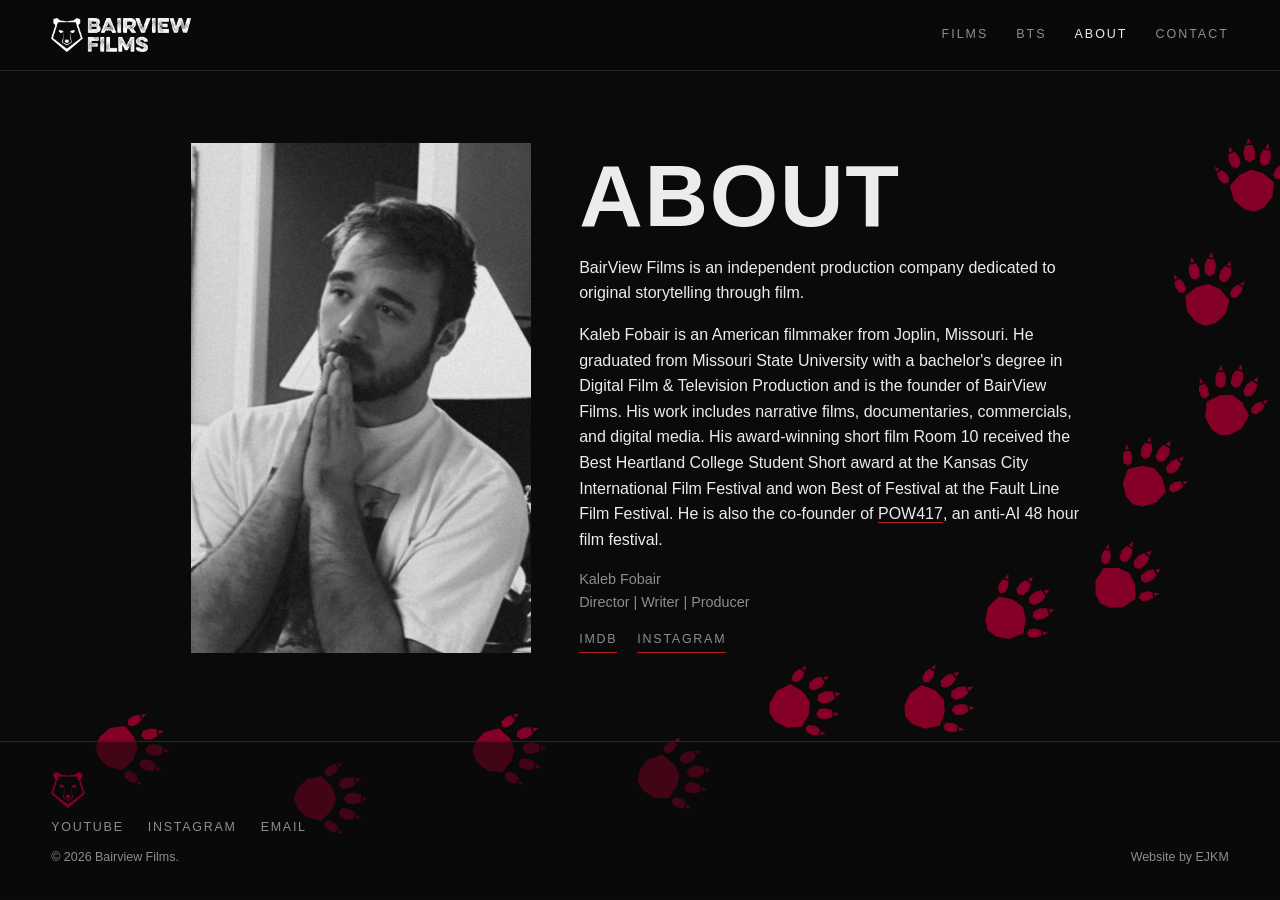
==== about.html @ 6b361c8d "Paw: pad sticks out at the top instead of notching in" ====
<!doctype html>
<html lang="en">
<head>
<meta charset="utf-8">
<meta name="viewport" content="width=device-width, initial-scale=1">
<title>About | Bairview Films</title>
<meta name="description" content="BairView Films is an independent production company dedicated to original storytelling through film.">
<meta property="og:title" content="About | Bairview Films">
<meta property="og:description" content="BairView Films is an independent production company dedicated to original storytelling through film.">
<meta property="og:image" content="https://bairviewfilms.com/assets/reel-poster.jpg">
<link rel="icon" type="image/png" href="assets/favicon.png">
<link rel="stylesheet" href="style.css">
<script>if ("scrollRestoration" in history) history.scrollRestoration = "manual";</script>
</head>
<body>
<header class="top">
  <a class="brand" href="index.html"><img src="assets/logo.png" alt="Bairview Films"></a>
  <nav>
    <a href="index.html">Films</a>
    <a href="bts.html">BTS</a>
    <a href="about.html" aria-current="page">About</a>
    <a href="contact.html">Contact</a>
  </nav>
</header>
<main>
<div class="paws" aria-hidden="true">
<svg width="0" height="0" style="position:absolute" aria-hidden="true"><defs><g id="paw-l"><path d="M200.0,186.0 L262.0,208.0 L318.0,262.0 L302.0,340.0 L252.0,392.0 L200.0,410.0 L148.0,392.0 L98.0,340.0 L82.0,262.0 L138.0,208.0Z"/><path d="M26.2,220.4 L17.5,191.4 L44.0,173.5 L67.6,192.5 L83.0,222.4 L73.2,245.5 L48.2,245.9Z"/><path d="M87.3,128.1 L88.3,93.8 L124.0,83.5 L143.0,112.1 L149.0,149.7 L129.9,171.3 L102.2,163.2Z"/><path d="M169.0,89.0 L180.2,54.0 L219.8,54.0 L231.0,89.0 L226.0,129.4 L200.0,146.0 L174.0,129.4Z"/><path d="M257.0,112.1 L276.0,83.5 L311.7,93.8 L312.7,128.1 L297.8,163.2 L270.1,171.3 L251.0,149.7Z"/><path d="M332.4,192.5 L356.0,173.5 L382.5,191.4 L373.8,220.4 L351.8,245.9 L326.8,245.5 L317.0,222.4Z"/><path d="M17.4,180.6 L9.5,151.0 L34.0,169.4Z"/><path d="M92.5,83.2 L95.7,52.1 L114.8,76.8Z"/><path d="M187.6,45.0 L200.0,16.0 L212.4,45.0Z"/><path d="M285.2,76.8 L304.3,52.1 L307.5,83.2Z"/><path d="M366.0,169.4 L390.5,151.0 L382.6,180.6Z"/></g><g id="paw-r"><path d="M200.0,186.0 L138.0,208.0 L82.0,262.0 L98.0,340.0 L148.0,392.0 L200.0,410.0 L252.0,392.0 L302.0,340.0 L318.0,262.0 L262.0,208.0Z"/><path d="M373.8,220.4 L382.5,191.4 L356.0,173.5 L332.4,192.5 L317.0,222.4 L326.8,245.5 L351.8,245.9Z"/><path d="M312.7,128.1 L311.7,93.8 L276.0,83.5 L257.0,112.1 L251.0,149.7 L270.1,171.3 L297.8,163.2Z"/><path d="M231.0,89.0 L219.8,54.0 L180.2,54.0 L169.0,89.0 L174.0,129.4 L200.0,146.0 L226.0,129.4Z"/><path d="M143.0,112.1 L124.0,83.5 L88.3,93.8 L87.3,128.1 L102.2,163.2 L129.9,171.3 L149.0,149.7Z"/><path d="M67.6,192.5 L44.0,173.5 L17.5,191.4 L26.2,220.4 L48.2,245.9 L73.2,245.5 L83.0,222.4Z"/><path d="M382.6,180.6 L390.5,151.0 L366.0,169.4Z"/><path d="M307.5,83.2 L304.3,52.1 L285.2,76.8Z"/><path d="M212.4,45.0 L200.0,16.0 L187.6,45.0Z"/><path d="M114.8,76.8 L95.7,52.1 L92.5,83.2Z"/><path d="M34.0,169.4 L9.5,151.0 L17.4,180.6Z"/></g></defs></svg>
<svg class="trail-wide" viewBox="0 0 1600 1000" preserveAspectRatio="xMidYMid slice" width="100%" height="100%" fill="#850026">
<g class="paw" style="--d:0.40s" transform="translate(234.7 831.8) rotate(93.5) scale(0.2091) translate(-200.0 -220.0)"><use href="#paw-l"/></g>
<g class="paw" style="--d:1.05s" transform="translate(455.2 887.1) rotate(90.2) scale(0.2091) translate(-200.0 -220.0)"><use href="#paw-r"/></g>
<g class="paw" style="--d:1.70s" transform="translate(653.6 833.1) rotate(86.1) scale(0.2091) translate(-200.0 -220.0)"><use href="#paw-l"/></g>
<g class="paw" style="--d:2.35s" transform="translate(836.6 861.3) rotate(81.1) scale(0.2091) translate(-200.0 -220.0)"><use href="#paw-r"/></g>
<g class="paw" style="--d:3.00s" transform="translate(982.0 781.5) rotate(74.6) scale(0.2091) translate(-200.0 -220.0)"><use href="#paw-l"/></g>
<g class="paw" style="--d:3.65s" transform="translate(1131.2 780.2) rotate(66.5) scale(0.2091) translate(-200.0 -220.0)"><use href="#paw-r"/></g>
<g class="paw" style="--d:4.30s" transform="translate(1219.5 678.4) rotate(56.4) scale(0.2091) translate(-200.0 -220.0)"><use href="#paw-l"/></g>
<g class="paw" style="--d:4.95s" transform="translate(1338.9 641.9) rotate(44.2) scale(0.2091) translate(-200.0 -220.0)"><use href="#paw-r"/></g>
<g class="paw" style="--d:5.60s" transform="translate(1367.7 526.2) rotate(30.8) scale(0.2091) translate(-200.0 -220.0)"><use href="#paw-l"/></g>
<g class="paw" style="--d:6.25s" transform="translate(1455.8 445.5) rotate(17.4) scale(0.2091) translate(-200.0 -220.0)"><use href="#paw-r"/></g>
<g class="paw" style="--d:6.90s" transform="translate(1431.2 322.5) rotate(5.3) scale(0.2091) translate(-200.0 -220.0)"><use href="#paw-l"/></g>
<g class="paw" style="--d:7.55s" transform="translate(1479.2 195.8) rotate(-4.7) scale(0.2091) translate(-200.0 -220.0)"><use href="#paw-r"/></g>
</svg>
<svg class="trail-tall" viewBox="0 0 400 1000" preserveAspectRatio="xMidYMid slice" width="100%" height="100%" fill="#850026">
<g class="paw" style="--d:0.40s" transform="translate(378.9 907.9) rotate(7.7) scale(0.1636) translate(-200.0 -220.0)"><use href="#paw-l"/></g>
<g class="paw" style="--d:1.05s" transform="translate(419.2 839.6) rotate(5.7) scale(0.1636) translate(-200.0 -220.0)"><use href="#paw-r"/></g>
<g class="paw" style="--d:1.70s" transform="translate(393.7 760.9) rotate(4.0) scale(0.1636) translate(-200.0 -220.0)"><use href="#paw-l"/></g>
<g class="paw" style="--d:2.35s" transform="translate(430.1 682.9) rotate(2.4) scale(0.1636) translate(-200.0 -220.0)"><use href="#paw-r"/></g>
<g class="paw" style="--d:3.00s" transform="translate(400.5 598.1) rotate(0.9) scale(0.1636) translate(-200.0 -220.0)"><use href="#paw-l"/></g>
<g class="paw" style="--d:3.65s" transform="translate(433.0 510.5) rotate(-0.4) scale(0.1636) translate(-200.0 -220.0)"><use href="#paw-r"/></g>
<g class="paw" style="--d:4.30s" transform="translate(399.4 419.4) rotate(-1.6) scale(0.1636) translate(-200.0 -220.0)"><use href="#paw-l"/></g>
<g class="paw" style="--d:4.95s" transform="translate(427.8 322.6) rotate(-2.7) scale(0.1636) translate(-200.0 -220.0)"><use href="#paw-r"/></g>
<g class="paw" style="--d:5.60s" transform="translate(390.2 224.9) rotate(-3.7) scale(0.1636) translate(-200.0 -220.0)"><use href="#paw-l"/></g>
<g class="paw" style="--d:6.25s" transform="translate(414.5 119.1) rotate(-4.7) scale(0.1636) translate(-200.0 -220.0)"><use href="#paw-r"/></g>
</svg>
</div>
<section class="wrap about">
  <img class="portrait" src="assets/kaleb.jpg" alt="Kaleb Fobair">
  <div>
    <h1>About</h1>
    <p>BairView Films is an independent production company dedicated to original storytelling through film.</p>
    <p>Kaleb Fobair is an American filmmaker from Joplin, Missouri. He graduated from Missouri State University with a bachelor&#x27;s degree in Digital Film &amp; Television Production and is the founder of BairView Films. His work includes narrative films, documentaries, commercials, and digital media. His award-winning short film Room 10 received the Best Heartland College Student Short award at the Kansas City International Film Festival and won Best of Festival at the Fault Line Film Festival. He is also the co-founder of <a href="https://pow417.com" rel="noopener">POW417</a>, an anti-AI 48 hour film festival.</p>
    <p class="facts">Kaleb Fobair<br>Director | Writer | Producer</p>
    <p class="ext"><a href="https://www.imdb.com/name/nm16239884/" rel="noopener">IMDb</a><a href="https://www.instagram.com/kalebfobair/" rel="noopener">Instagram</a></p>
  </div>
</section>
</main>
<footer>
  <img class="foot-bear" src="assets/bear.png" alt="">
  <div class="foot-links"><a href="https://www.youtube.com/@BairViewFilms" rel="noopener">YouTube</a><a href="https://www.instagram.com/bairviewfilms/" rel="noopener">Instagram</a><a href="mailto:kalebfobair@gmail.com">Email</a></div>
  <div class="foot-small"><span>&copy; 2026 Bairview Films.</span><a href="https://elishajkmiller.com" rel="noopener">Website by EJKM</a></div>
</footer>
</body>
</html>
---- style.css ----
:root { --bg:#0a0a0a; --fg:#ececec; --dim:#8d8d8d; --accent:#b3201f; --brand:#800e13; --line:#262626; }
* { box-sizing:border-box; margin:0; }
html { scroll-behavior:smooth; }
body { background:var(--bg); color:var(--fg); font:16px/1.6 "Helvetica Neue",Helvetica,Arial,sans-serif; }
a { color:inherit; text-decoration:none; }
.top { position:sticky; top:0; z-index:5; display:flex; justify-content:space-between; align-items:center; padding:18px 4vw; background:rgba(10,10,10,.92); border-bottom:1px solid var(--line); }
.brand { font-weight:700; letter-spacing:.22em; text-transform:uppercase; font-size:.95rem; }
nav { display:flex; gap:28px; }
nav a { text-transform:uppercase; letter-spacing:.16em; font-size:.78rem; color:var(--dim); }
nav a:hover, nav a[aria-current] { color:var(--fg); }
.hero { min-height:78vh; display:flex; align-items:flex-end; padding:0 4vw 8vh; background:#161616 center/cover; position:relative; }
.hero::before { content:""; position:absolute; inset:0; background:linear-gradient(to top,var(--bg) 5%,rgba(10,10,10,.1) 70%); }
.hero.short { min-height:55vh; }
.hero-inner { position:relative; max-width:720px; }
h1 { font-size:clamp(2.4rem,7vw,5.5rem); line-height:1.02; letter-spacing:.02em; text-transform:uppercase; margin:8px 0 14px; }
h2 { text-transform:uppercase; letter-spacing:.2em; font-size:.85rem; color:var(--dim); margin:36px 0 14px; }
.status { color:var(--accent); text-transform:uppercase; letter-spacing:.2em; font-size:.72rem; font-weight:700; }
.facts, .meta p { color:var(--dim); font-size:.9rem; }
.btn { display:inline-block; margin-top:20px; padding:12px 28px; background:var(--fg); color:var(--bg); text-transform:uppercase; letter-spacing:.16em; font-size:.78rem; font-weight:700; }
.btn:hover { background:var(--brand); color:var(--fg); }
.btn.ghost { background:none; color:var(--fg); border:1px solid var(--dim); }
.wrap { padding:8vh 4vw; }
.narrow { max-width:760px; margin:0 auto; }
.narrow p { margin-bottom:16px; }
.logline { font-size:1.35rem; line-height:1.45; }
.laurel-list { list-style:none; padding:0; }
.laurel-list li { padding:10px 0; border-bottom:1px solid var(--line); }
.grid { display:grid; grid-template-columns:repeat(auto-fill,minmax(260px,1fr)); gap:28px; }
.card .art { aspect-ratio:2/3; overflow:hidden; background:#161616; }
.card img, .ph { width:100%; height:100%; object-fit:cover; transition:transform .4s; }
.card:hover img, .card:hover .ph { transform:scale(1.04); }
.ph { display:flex; align-items:center; justify-content:center; padding:20px; text-align:center; background:linear-gradient(160deg,#1d1d1d,#0f0f0f); text-transform:uppercase; letter-spacing:.14em; font-weight:700; }
.meta { padding-top:14px; }
.meta h3 { font-size:1.15rem; text-transform:uppercase; letter-spacing:.08em; margin:4px 0; }
footer { background:rgba(10,10,10,.55); border-top:1px solid var(--line); padding:30px 4vw; display:grid; gap:10px; }
.foot-brand { font-weight:700; letter-spacing:.22em; text-transform:uppercase; }
.foot-links { display:flex; gap:24px; text-transform:uppercase; letter-spacing:.14em; font-size:.78rem; color:var(--dim); }
.foot-links a:hover { color:var(--fg); }
.foot-small { color:var(--dim); font-size:.78rem; display:flex; justify-content:space-between; flex-wrap:wrap; gap:6px 24px; }
.foot-small a:hover { color:var(--fg); }
@media (max-width:600px) { nav { gap:16px; } .brand { font-size:.8rem; } }
.video { aspect-ratio:16/9; margin-bottom:20px; } .video iframe { width:100%; height:100%; border:0; }

.brand img { display:block; height:34px; width:auto; }
.film-top { display:grid; grid-template-columns:200px 1fr; gap:32px; align-items:start; margin-bottom:8px; }
.film-top:not(:has(.poster)) { grid-template-columns:1fr; }
.poster { width:100%; display:block; }
.ext { display:flex; gap:20px; flex-wrap:wrap; text-transform:uppercase; letter-spacing:.14em; font-size:.78rem; color:var(--dim); }
.ext a { border-bottom:1px solid var(--line); padding-bottom:2px; }
.ext a:hover { color:var(--fg); border-color:var(--brand); }
.laurels { display:flex; flex-wrap:wrap; gap:8px 20px; align-items:center; }
.laurels img { height:110px; width:auto; }
.about { display:grid; grid-template-columns:minmax(220px,340px) 1fr; gap:48px; max-width:1000px; margin:0 auto; align-items:start; }
.about p { margin-bottom:16px; }
.portrait { width:100%; display:block; }
.foot-bear { height:36px; width:auto; }
@media (max-width:700px) { .film-top, .about { grid-template-columns:1fr; } .poster { max-width:220px; } .portrait { max-width:300px; } .laurels img { height:84px; } }
.reel { position:fixed; inset:0; z-index:-1; background:#000; }
.reel video { display:block; width:100%; height:100%; object-fit:cover; }
.over { background:linear-gradient(to bottom,rgba(10,10,10,.3),rgba(10,10,10,.55)); padding-top:28px; min-height:calc(100vh - 70px); }
.over h2 { margin-top:0; }
@media (max-aspect-ratio:1/1) { .reel video { object-fit:contain; object-position:center 30%; } }
#films { scroll-margin-top:70px; }
.car-nav { position:absolute; top:50%; transform:translateY(-50%); z-index:2; width:40px; height:40px; border:0; border-radius:50%; background:rgba(0,0,0,.55); color:#fff; font-size:28px; line-height:1; cursor:pointer; padding:0; }
.car-nav:hover { background:var(--brand); }
.car-lb { position:fixed; inset:0; z-index:1000; background:rgba(0,0,0,.93); display:flex; align-items:center; justify-content:center; padding:24px 16px; cursor:zoom-out; }
.car-lb[hidden] { display:none; }
.car-lb img { max-width:100%; max-height:100%; object-fit:contain; cursor:default; }
.car-x { position:absolute; top:12px; right:14px; z-index:2; width:44px; height:44px; border:0; border-radius:50%; background:#fff; color:#111; font:400 30px/44px Arial,sans-serif; text-align:center; padding:0; cursor:pointer; }
.car-x:hover, .car-x:focus-visible { background:var(--accent); color:#fff; }
.car-lb .car-nav { width:48px; height:48px; font-size:32px; }
@media (max-width:600px) { .car-nav { width:34px; height:34px; font-size:24px; } .car-prev { left:6px; } .car-next { right:6px; } }
.car-prev { left:16px; }
.car-next { right:16px; }
.strip { padding-top:6vh; padding-bottom:0; }
.strip-row { max-width:1080px; margin:0 auto; display:flex; align-items:flex-start; }
.poster-col { flex:none; }
.poster-col .ext { margin-top:14px; }
.strip > .ext { max-width:1080px; margin:14px auto 0; }
.back { padding-top:0; padding-left:max(4vw,calc((100% - 1080px) / 2)); padding-right:max(4vw,calc((100% - 1080px) / 2)); text-align:right; }
.strip-row .poster { height:300px; width:auto; display:block; }
.rail { flex:1; min-width:0; overflow:hidden; height:300px; }
.rail-track { display:flex; height:100%; width:max-content; animation:rail-run var(--dur,60s) linear infinite; }
.rail-t { flex:none; width:300px; height:100%; padding:0; border:3px solid var(--avg,#2a2a2a); background:#111; cursor:zoom-in; }
.rail-t:focus-visible { outline:3px solid var(--accent); outline-offset:-3px; }
.rail-t img { width:100%; height:100%; object-fit:cover; display:block; }
@keyframes rail-run { to { transform:translateX(-50%); } }
@media (prefers-reduced-motion:reduce) { .rail { overflow-x:auto; } .rail-track { animation:none; } }
@media (max-width:700px) { .strip-row { flex-direction:column; align-items:stretch; } .poster-col { margin:0 auto 12px; } .rail { height:200px; } .rail-t { width:240px; } }
.card img.whole { object-fit:contain; }
.about p a { border-bottom:1px solid var(--accent); transition:color .2s; }
.about p a:hover { color:var(--accent); }
[hidden] { display:none !important; }
.lead { color:var(--dim); font-size:1.1rem; margin-bottom:8px; }
.bts { max-width:1180px; margin:0 auto; }
.bts h2 a:hover { color:var(--fg); }
.bts h2 { margin-top:56px; }
.bts .video { max-width:760px; }
.cform { margin-top:24px; }
.cform label { display:block; margin:18px 0 6px; font-size:.82rem; text-transform:uppercase; letter-spacing:.12em; color:var(--dim); }
.cform .opt { text-transform:none; letter-spacing:0; font-size:.78rem; opacity:.7; margin-left:6px; }
.cform input[type=text], .cform input[type=email], .cform input[type=url], .cform input[type=date], .cform select, .cform textarea { width:100%; padding:12px 14px; background:#141414; color:var(--fg); border:1px solid var(--line); border-radius:0; font:inherit; }
.cform input:focus, .cform select:focus, .cform textarea:focus { outline:2px solid var(--brand); outline-offset:0; border-color:var(--brand); }
.cform .row2 { display:grid; grid-template-columns:1fr 1fr; gap:0 20px; }
.cform fieldset { border:0; padding:0; margin:0; min-width:0; }
.cform legend { padding:0; margin:28px 0 12px; font-size:.82rem; text-transform:uppercase; letter-spacing:.12em; color:var(--dim); }
.types { display:flex; flex-wrap:wrap; gap:10px; }
.types legend { width:100%; margin-top:36px; }
.cform .pick { margin:0; cursor:pointer; }
.pick input { position:absolute; opacity:0; pointer-events:none; }
.pick span { display:block; padding:11px 20px; border:1px solid var(--dim); color:var(--fg); letter-spacing:.1em; font-size:.78rem; text-transform:uppercase; font-weight:700; }
.pick:hover span { border-color:var(--fg); }
.pick input:checked + span { background:var(--fg); color:var(--bg); border-color:var(--fg); }
.pick input:focus-visible + span { outline:3px solid var(--accent); outline-offset:2px; }
.cform small { display:block; margin-top:6px; color:var(--dim); }
.cform .note a { border-bottom:1px solid var(--accent); }
.cform .note { margin-top:16px; }
.cform .hp { position:absolute; left:-9999px; width:1px; height:1px; opacity:0; }
.cform .btn { border:0; cursor:pointer; font-family:inherit; margin-top:24px; }
.cform .btn:disabled { opacity:.5; cursor:default; }
.status-line { margin-top:14px; color:var(--dim); min-height:1.6em; }
@media (max-width:600px) { .cform .row2 { grid-template-columns:1fr; } }

.top { gap:12px; }
@media (max-width:600px) {
  .top { padding:14px 4vw; }
  .brand img { height:28px; }
  nav { gap:14px; }
  nav a { font-size:.7rem; letter-spacing:.1em; }
}
@media (max-width:400px) {
  .top { padding:12px 3vw; }
  .brand img { height:24px; }
  nav { gap:10px; }
  nav a { font-size:.64rem; letter-spacing:.06em; }
}

.vthumb { position:relative; display:block; aspect-ratio:16/9; background:#111; overflow:hidden; }
.vthumb i { position:absolute; left:12px; top:12px; width:40px; height:40px; border-radius:50%; background:rgba(10,10,10,.7); border:2px solid var(--fg); }
.vthumb i::after { content:""; position:absolute; left:15px; top:10px; border-left:12px solid var(--fg); border-top:8px solid transparent; border-bottom:8px solid transparent; }

.bts .strip-row { max-width:none; }
.vid-col { flex:none; width:min(420px,45%); }
.vid-col .vthumb { width:100%; border:0; padding:0; cursor:pointer; }
.vid-col .vthumb.playing { cursor:default; }
.vtabs { display:flex; flex-wrap:wrap; gap:6px; margin-top:8px; }
.vtabs button { padding:6px 12px; background:var(--bg); border:1px solid var(--line); color:var(--dim); font:inherit; font-size:.72rem; letter-spacing:.12em; text-transform:uppercase; cursor:pointer; }
.vtabs button:hover { color:var(--fg); border-color:var(--dim); }
.vtabs button.on { background:var(--fg); color:var(--bg); border-color:var(--fg); }
.vcap { margin:8px 0 0; font-size:.8rem; line-height:1.4; color:var(--dim); }
@media (max-width:700px) { .vid-col { width:100%; margin-bottom:12px; } }

.vthumb img, .vthumb iframe { width:100%; height:100%; object-fit:cover; display:block; border:0; transition:opacity .2s; }
.vthumb:hover img { opacity:.8; }
.vthumb:hover i { background:var(--brand); }
.vthumb:focus-visible { outline:3px solid var(--accent); outline-offset:3px; }
@media (max-width:700px) { .bts .rail { flex:none; height:200px; } }

/* BTS page: claw marks in the BairView palette red #800E13. A fixed layer of small inline SVGs (assets/claws.html,
   made by make_claws.py): the fade runs on the compositor and only each tiny SVG repaints for the scratch-in. */
.claws { position:fixed; inset:0; z-index:-1; pointer-events:none; overflow:hidden; }
.claw { position:absolute; fill:#800E13; will-change:opacity; animation:claw-fade 10s both infinite; }
.claw path { clip-path:inset(0 0 100% 0); animation:claw-draw 10s both infinite; }
@keyframes claw-draw { 0% { clip-path:inset(0 0 100% 0); animation-timing-function:cubic-bezier(.2,.7,.3,1); } 8%,92% { clip-path:inset(0); } 93%,100% { clip-path:inset(0 0 100% 0); } }
@keyframes claw-fade { 0%,78% { opacity:1; } 92%,100% { opacity:0; } }
@media (prefers-reduced-motion:reduce) { .claw, .claw path { animation:none; clip-path:none; } }
.bts .rail { contain:paint; }
.bts .rail-track { will-change:transform; }

/* About page: a trail of bear paw prints (assets/paws.html, made by make_paws.py) in the bear logo's red #850026.
   One fixed layer; each print fades in once, one after another, then stays. */
.paws { position:fixed; inset:0; z-index:-1; pointer-events:none; overflow:hidden; }
.paws svg { display:block; position:absolute; inset:0; }
.paws .trail-tall { display:none; }
@media (max-aspect-ratio:1/1) { .paws .trail-wide { display:none; } .paws .trail-tall { display:block; } }
.paw { opacity:0; animation:paw-in .6s ease-out var(--d) both; }
@keyframes paw-in { from { opacity:0; } to { opacity:1; } }
@media (prefers-reduced-motion:reduce) { .paw { animation:none; opacity:1; } }
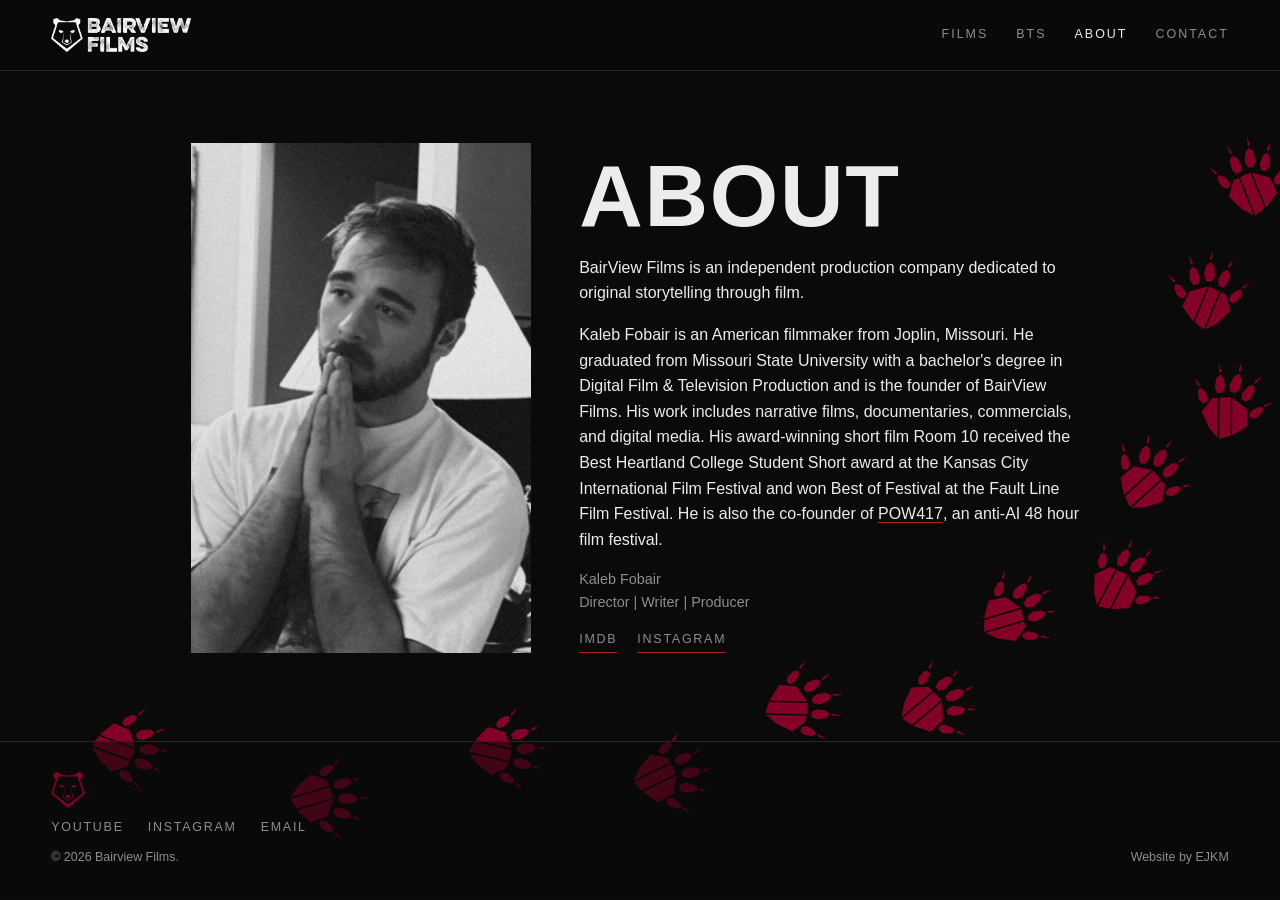
==== commit 426893d1: "Paw redesign: slashed faceted pad, blade toes, curved claw marks" ====
--- a/about.html
+++ b/about.html
@@ -24,32 +24,32 @@
 </header>
 <main>
 <div class="paws" aria-hidden="true">
-<svg width="0" height="0" style="position:absolute" aria-hidden="true"><defs><g id="paw-l"><path d="M200.0,186.0 L262.0,208.0 L318.0,262.0 L302.0,340.0 L252.0,392.0 L200.0,410.0 L148.0,392.0 L98.0,340.0 L82.0,262.0 L138.0,208.0Z"/><path d="M26.2,220.4 L17.5,191.4 L44.0,173.5 L67.6,192.5 L83.0,222.4 L73.2,245.5 L48.2,245.9Z"/><path d="M87.3,128.1 L88.3,93.8 L124.0,83.5 L143.0,112.1 L149.0,149.7 L129.9,171.3 L102.2,163.2Z"/><path d="M169.0,89.0 L180.2,54.0 L219.8,54.0 L231.0,89.0 L226.0,129.4 L200.0,146.0 L174.0,129.4Z"/><path d="M257.0,112.1 L276.0,83.5 L311.7,93.8 L312.7,128.1 L297.8,163.2 L270.1,171.3 L251.0,149.7Z"/><path d="M332.4,192.5 L356.0,173.5 L382.5,191.4 L373.8,220.4 L351.8,245.9 L326.8,245.5 L317.0,222.4Z"/><path d="M17.4,180.6 L9.5,151.0 L34.0,169.4Z"/><path d="M92.5,83.2 L95.7,52.1 L114.8,76.8Z"/><path d="M187.6,45.0 L200.0,16.0 L212.4,45.0Z"/><path d="M285.2,76.8 L304.3,52.1 L307.5,83.2Z"/><path d="M366.0,169.4 L390.5,151.0 L382.6,180.6Z"/></g><g id="paw-r"><path d="M200.0,186.0 L138.0,208.0 L82.0,262.0 L98.0,340.0 L148.0,392.0 L200.0,410.0 L252.0,392.0 L302.0,340.0 L318.0,262.0 L262.0,208.0Z"/><path d="M373.8,220.4 L382.5,191.4 L356.0,173.5 L332.4,192.5 L317.0,222.4 L326.8,245.5 L351.8,245.9Z"/><path d="M312.7,128.1 L311.7,93.8 L276.0,83.5 L257.0,112.1 L251.0,149.7 L270.1,171.3 L297.8,163.2Z"/><path d="M231.0,89.0 L219.8,54.0 L180.2,54.0 L169.0,89.0 L174.0,129.4 L200.0,146.0 L226.0,129.4Z"/><path d="M143.0,112.1 L124.0,83.5 L88.3,93.8 L87.3,128.1 L102.2,163.2 L129.9,171.3 L149.0,149.7Z"/><path d="M67.6,192.5 L44.0,173.5 L17.5,191.4 L26.2,220.4 L48.2,245.9 L73.2,245.5 L83.0,222.4Z"/><path d="M382.6,180.6 L390.5,151.0 L366.0,169.4Z"/><path d="M307.5,83.2 L304.3,52.1 L285.2,76.8Z"/><path d="M212.4,45.0 L200.0,16.0 L187.6,45.0Z"/><path d="M114.8,76.8 L95.7,52.1 L92.5,83.2Z"/><path d="M34.0,169.4 L9.5,151.0 L17.4,180.6Z"/></g></defs></svg>
+<svg width="0" height="0" style="position:absolute" aria-hidden="true"><defs><g id="paw-l"><path d="M172.3,414.1 L169.1,412.0 L103.1,338.0 L137.1,248.0 L234.1,211.9Z"/><path d="M243.6,211.7 L302.7,233.7 L235.0,455.3 L180.1,419.2Z"/><path d="M311.2,236.8 L341.1,248.0 L375.1,338.0 L309.1,412.0 L244.7,454.3Z"/><path d="M68.4,277.8 L48.7,238.7 L52.7,213.6 L77.8,217.6 L108.9,248.4 L115.3,279.4 L95.9,293.5Z"/><path d="M131.4,184.0 L125.5,133.8 L139.8,108.0 L165.6,122.3 L187.2,168.0 L181.9,204.1 L155.1,211.8Z"/><path d="M208.1,147.8 L216.8,95.0 L239.1,73.0 L261.5,95.0 L270.1,147.8 L254.0,183.0 L224.3,183.0Z"/><path d="M291.1,168.0 L312.7,122.3 L338.5,108.0 L352.8,133.8 L346.9,184.0 L323.2,211.8 L296.4,204.1Z"/><path d="M369.4,248.4 L400.5,217.6 L425.6,213.6 L429.6,238.7 L409.8,277.8 L382.4,293.5 L363.0,279.4Z"/><path d="M47.4,206.3 L43.7,205.3 L40.0,204.2 L36.5,203.1 L34.8,200.6 L33.0,198.3 L31.1,195.9 L29.2,193.6 L27.3,191.3 L25.3,189.0 L23.4,186.7 L21.5,184.4 L19.6,182.0 L17.8,179.6 L16.0,177.2 L14.3,174.7 L12.8,172.2 L11.3,169.5 L10.0,166.7 L10.0,166.7 L12.3,168.8 L14.6,170.8 L17.0,172.8 L19.4,174.7 L21.9,176.7 L24.4,178.5 L26.9,180.4 L29.5,182.2 L32.1,184.1 L34.6,185.9 L37.2,187.8 L39.7,189.7 L42.2,191.6 L44.6,193.5 L46.9,195.5 L47.4,198.9 L47.5,202.5 L47.4,206.3Z"/><path d="M137.3,99.4 L134.2,97.2 L131.1,94.9 L128.2,92.6 L127.4,89.7 L126.5,86.9 L125.6,84.0 L124.6,81.2 L123.6,78.3 L122.5,75.5 L121.5,72.7 L120.5,69.9 L119.5,67.0 L118.6,64.2 L117.8,61.3 L117.1,58.4 L116.5,55.4 L116.0,52.4 L115.7,49.4 L115.7,49.4 L117.2,52.1 L118.7,54.8 L120.2,57.5 L121.8,60.1 L123.5,62.8 L125.2,65.4 L126.9,68.0 L128.7,70.6 L130.5,73.2 L132.3,75.8 L134.1,78.5 L135.8,81.1 L137.5,83.7 L139.1,86.4 L140.6,89.1 L139.8,92.4 L138.7,95.8 L137.3,99.4Z"/><path d="M239.1,64.0 L236.8,61.0 L234.8,58.0 L233.1,55.0 L233.7,52.0 L234.3,49.0 L235.1,46.0 L235.9,43.0 L236.7,40.0 L237.5,37.0 L238.3,34.0 L239.1,31.0 L239.9,28.0 L240.7,25.0 L241.5,22.0 L242.2,19.0 L242.8,16.0 L243.5,13.0 L244.1,10.0 L244.1,10.0 L244.7,13.0 L245.2,16.0 L245.4,19.0 L245.6,22.0 L245.8,25.0 L245.8,28.0 L245.9,31.0 L245.8,34.0 L245.8,37.0 L245.8,40.0 L245.7,43.0 L245.7,46.0 L245.7,49.0 L245.8,52.0 L245.9,55.0 L243.8,58.0 L241.6,61.0 L239.1,64.0Z"/><path d="M341.0,99.4 L339.5,95.8 L338.5,92.4 L337.7,89.1 L339.2,86.4 L340.8,83.7 L342.5,81.1 L344.2,78.5 L346.0,75.8 L347.8,73.2 L349.6,70.6 L351.3,68.0 L353.1,65.4 L354.8,62.8 L356.5,60.1 L358.1,57.5 L359.6,54.8 L361.1,52.1 L362.6,49.4 L362.6,49.4 L362.3,52.4 L361.8,55.4 L361.2,58.4 L360.5,61.3 L359.7,64.2 L358.8,67.0 L357.8,69.9 L356.8,72.7 L355.8,75.5 L354.7,78.3 L353.7,81.2 L352.7,84.0 L351.8,86.9 L350.9,89.7 L350.1,92.6 L347.2,94.9 L344.1,97.2 L341.0,99.4Z"/><path d="M430.9,206.3 L430.8,202.5 L430.9,198.9 L431.4,195.5 L433.7,193.5 L436.1,191.6 L438.6,189.7 L441.1,187.8 L443.6,185.9 L446.2,184.1 L448.8,182.2 L451.4,180.4 L453.9,178.5 L456.4,176.7 L458.9,174.7 L461.3,172.8 L463.7,170.8 L466.0,168.8 L468.3,166.7 L468.3,166.7 L467.0,169.5 L465.5,172.2 L463.9,174.7 L462.3,177.2 L460.5,179.6 L458.7,182.0 L456.8,184.4 L454.9,186.7 L453.0,189.0 L451.0,191.3 L449.1,193.6 L447.2,195.9 L445.3,198.3 L443.5,200.6 L441.8,203.1 L438.2,204.2 L434.6,205.3 L430.9,206.3Z"/></g><g id="paw-r"><path d="M306.7,414.1 L309.9,412.0 L375.9,338.0 L341.9,248.0 L244.9,211.9Z"/><path d="M235.4,211.7 L176.3,233.7 L244.0,455.3 L298.9,419.2Z"/><path d="M167.8,236.8 L137.9,248.0 L103.9,338.0 L169.9,412.0 L234.3,454.3Z"/><path d="M410.6,277.8 L430.3,238.7 L426.3,213.6 L401.2,217.6 L370.1,248.4 L363.7,279.4 L383.1,293.5Z"/><path d="M347.6,184.0 L353.5,133.8 L339.2,108.0 L313.4,122.3 L291.8,168.0 L297.1,204.1 L323.9,211.8Z"/><path d="M270.9,147.8 L262.2,95.0 L239.9,73.0 L217.5,95.0 L208.9,147.8 L225.0,183.0 L254.7,183.0Z"/><path d="M187.9,168.0 L166.3,122.3 L140.5,108.0 L126.2,133.8 L132.1,184.0 L155.8,211.8 L182.6,204.1Z"/><path d="M109.6,248.4 L78.5,217.6 L53.4,213.6 L49.4,238.7 L69.2,277.8 L96.6,293.5 L116.0,279.4Z"/><path d="M431.6,206.3 L435.3,205.3 L439.0,204.2 L442.5,203.1 L444.2,200.6 L446.0,198.3 L447.9,195.9 L449.8,193.6 L451.7,191.3 L453.7,189.0 L455.6,186.7 L457.5,184.4 L459.4,182.0 L461.2,179.6 L463.0,177.2 L464.7,174.7 L466.2,172.2 L467.7,169.5 L469.0,166.7 L469.0,166.7 L466.7,168.8 L464.4,170.8 L462.0,172.8 L459.6,174.7 L457.1,176.7 L454.6,178.5 L452.1,180.4 L449.5,182.2 L446.9,184.1 L444.4,185.9 L441.8,187.8 L439.3,189.7 L436.8,191.6 L434.4,193.5 L432.1,195.5 L431.6,198.9 L431.5,202.5 L431.6,206.3Z"/><path d="M341.7,99.4 L344.8,97.2 L347.9,94.9 L350.8,92.6 L351.6,89.7 L352.5,86.9 L353.4,84.0 L354.4,81.2 L355.4,78.3 L356.5,75.5 L357.5,72.7 L358.5,69.9 L359.5,67.0 L360.4,64.2 L361.2,61.3 L361.9,58.4 L362.5,55.4 L363.0,52.4 L363.3,49.4 L363.3,49.4 L361.8,52.1 L360.3,54.8 L358.8,57.5 L357.2,60.1 L355.5,62.8 L353.8,65.4 L352.1,68.0 L350.3,70.6 L348.5,73.2 L346.7,75.8 L344.9,78.5 L343.2,81.1 L341.5,83.7 L339.9,86.4 L338.4,89.1 L339.2,92.4 L340.3,95.8 L341.7,99.4Z"/><path d="M239.9,64.0 L242.2,61.0 L244.2,58.0 L245.9,55.0 L245.3,52.0 L244.7,49.0 L243.9,46.0 L243.1,43.0 L242.3,40.0 L241.5,37.0 L240.7,34.0 L239.9,31.0 L239.1,28.0 L238.3,25.0 L237.5,22.0 L236.8,19.0 L236.2,16.0 L235.5,13.0 L234.9,10.0 L234.9,10.0 L234.3,13.0 L233.8,16.0 L233.6,19.0 L233.4,22.0 L233.2,25.0 L233.2,28.0 L233.1,31.0 L233.2,34.0 L233.2,37.0 L233.2,40.0 L233.3,43.0 L233.3,46.0 L233.3,49.0 L233.2,52.0 L233.1,55.0 L235.2,58.0 L237.4,61.0 L239.9,64.0Z"/><path d="M138.0,99.4 L139.5,95.8 L140.5,92.4 L141.3,89.1 L139.8,86.4 L138.2,83.7 L136.5,81.1 L134.8,78.5 L133.0,75.8 L131.2,73.2 L129.4,70.6 L127.7,68.0 L125.9,65.4 L124.2,62.8 L122.5,60.1 L120.9,57.5 L119.4,54.8 L117.9,52.1 L116.4,49.4 L116.4,49.4 L116.7,52.4 L117.2,55.4 L117.8,58.4 L118.5,61.3 L119.3,64.2 L120.2,67.0 L121.2,69.9 L122.2,72.7 L123.2,75.5 L124.3,78.3 L125.3,81.2 L126.3,84.0 L127.2,86.9 L128.1,89.7 L128.9,92.6 L131.8,94.9 L134.9,97.2 L138.0,99.4Z"/><path d="M48.1,206.3 L48.2,202.5 L48.1,198.9 L47.6,195.5 L45.3,193.5 L42.9,191.6 L40.4,189.7 L37.9,187.8 L35.4,185.9 L32.8,184.1 L30.2,182.2 L27.6,180.4 L25.1,178.5 L22.6,176.7 L20.1,174.7 L17.7,172.8 L15.3,170.8 L13.0,168.8 L10.7,166.7 L10.7,166.7 L12.0,169.5 L13.5,172.2 L15.1,174.7 L16.7,177.2 L18.5,179.6 L20.3,182.0 L22.2,184.4 L24.1,186.7 L26.0,189.0 L28.0,191.3 L29.9,193.6 L31.8,195.9 L33.7,198.3 L35.5,200.6 L37.2,203.1 L40.8,204.2 L44.4,205.3 L48.1,206.3Z"/></g></defs></svg>
 <svg class="trail-wide" viewBox="0 0 1600 1000" preserveAspectRatio="xMidYMid slice" width="100%" height="100%" fill="#850026">
-<g class="paw" style="--d:0.40s" transform="translate(234.7 831.8) rotate(93.5) scale(0.2091) translate(-200.0 -220.0)"><use href="#paw-l"/></g>
-<g class="paw" style="--d:1.05s" transform="translate(455.2 887.1) rotate(90.2) scale(0.2091) translate(-200.0 -220.0)"><use href="#paw-r"/></g>
-<g class="paw" style="--d:1.70s" transform="translate(653.6 833.1) rotate(86.1) scale(0.2091) translate(-200.0 -220.0)"><use href="#paw-l"/></g>
-<g class="paw" style="--d:2.35s" transform="translate(836.6 861.3) rotate(81.1) scale(0.2091) translate(-200.0 -220.0)"><use href="#paw-r"/></g>
-<g class="paw" style="--d:3.00s" transform="translate(982.0 781.5) rotate(74.6) scale(0.2091) translate(-200.0 -220.0)"><use href="#paw-l"/></g>
-<g class="paw" style="--d:3.65s" transform="translate(1131.2 780.2) rotate(66.5) scale(0.2091) translate(-200.0 -220.0)"><use href="#paw-r"/></g>
-<g class="paw" style="--d:4.30s" transform="translate(1219.5 678.4) rotate(56.4) scale(0.2091) translate(-200.0 -220.0)"><use href="#paw-l"/></g>
-<g class="paw" style="--d:4.95s" transform="translate(1338.9 641.9) rotate(44.2) scale(0.2091) translate(-200.0 -220.0)"><use href="#paw-r"/></g>
-<g class="paw" style="--d:5.60s" transform="translate(1367.7 526.2) rotate(30.8) scale(0.2091) translate(-200.0 -220.0)"><use href="#paw-l"/></g>
-<g class="paw" style="--d:6.25s" transform="translate(1455.8 445.5) rotate(17.4) scale(0.2091) translate(-200.0 -220.0)"><use href="#paw-r"/></g>
-<g class="paw" style="--d:6.90s" transform="translate(1431.2 322.5) rotate(5.3) scale(0.2091) translate(-200.0 -220.0)"><use href="#paw-l"/></g>
-<g class="paw" style="--d:7.55s" transform="translate(1479.2 195.8) rotate(-4.7) scale(0.2091) translate(-200.0 -220.0)"><use href="#paw-r"/></g>
+<g class="paw" style="--d:0.40s" transform="translate(234.7 831.8) rotate(93.5) scale(0.1974) translate(-239.5 -233.0)"><use href="#paw-l"/></g>
+<g class="paw" style="--d:1.05s" transform="translate(455.2 887.1) rotate(90.2) scale(0.1974) translate(-239.5 -233.0)"><use href="#paw-r"/></g>
+<g class="paw" style="--d:1.70s" transform="translate(653.6 833.1) rotate(86.1) scale(0.1974) translate(-239.5 -233.0)"><use href="#paw-l"/></g>
+<g class="paw" style="--d:2.35s" transform="translate(836.6 861.3) rotate(81.1) scale(0.1974) translate(-239.5 -233.0)"><use href="#paw-r"/></g>
+<g class="paw" style="--d:3.00s" transform="translate(982.0 781.5) rotate(74.6) scale(0.1974) translate(-239.5 -233.0)"><use href="#paw-l"/></g>
+<g class="paw" style="--d:3.65s" transform="translate(1131.2 780.2) rotate(66.5) scale(0.1974) translate(-239.5 -233.0)"><use href="#paw-r"/></g>
+<g class="paw" style="--d:4.30s" transform="translate(1219.5 678.4) rotate(56.4) scale(0.1974) translate(-239.5 -233.0)"><use href="#paw-l"/></g>
+<g class="paw" style="--d:4.95s" transform="translate(1338.9 641.9) rotate(44.2) scale(0.1974) translate(-239.5 -233.0)"><use href="#paw-r"/></g>
+<g class="paw" style="--d:5.60s" transform="translate(1367.7 526.2) rotate(30.8) scale(0.1974) translate(-239.5 -233.0)"><use href="#paw-l"/></g>
+<g class="paw" style="--d:6.25s" transform="translate(1455.8 445.5) rotate(17.4) scale(0.1974) translate(-239.5 -233.0)"><use href="#paw-r"/></g>
+<g class="paw" style="--d:6.90s" transform="translate(1431.2 322.5) rotate(5.3) scale(0.1974) translate(-239.5 -233.0)"><use href="#paw-l"/></g>
+<g class="paw" style="--d:7.55s" transform="translate(1479.2 195.8) rotate(-4.7) scale(0.1974) translate(-239.5 -233.0)"><use href="#paw-r"/></g>
 </svg>
 <svg class="trail-tall" viewBox="0 0 400 1000" preserveAspectRatio="xMidYMid slice" width="100%" height="100%" fill="#850026">
-<g class="paw" style="--d:0.40s" transform="translate(378.9 907.9) rotate(7.7) scale(0.1636) translate(-200.0 -220.0)"><use href="#paw-l"/></g>
-<g class="paw" style="--d:1.05s" transform="translate(419.2 839.6) rotate(5.7) scale(0.1636) translate(-200.0 -220.0)"><use href="#paw-r"/></g>
-<g class="paw" style="--d:1.70s" transform="translate(393.7 760.9) rotate(4.0) scale(0.1636) translate(-200.0 -220.0)"><use href="#paw-l"/></g>
-<g class="paw" style="--d:2.35s" transform="translate(430.1 682.9) rotate(2.4) scale(0.1636) translate(-200.0 -220.0)"><use href="#paw-r"/></g>
-<g class="paw" style="--d:3.00s" transform="translate(400.5 598.1) rotate(0.9) scale(0.1636) translate(-200.0 -220.0)"><use href="#paw-l"/></g>
-<g class="paw" style="--d:3.65s" transform="translate(433.0 510.5) rotate(-0.4) scale(0.1636) translate(-200.0 -220.0)"><use href="#paw-r"/></g>
-<g class="paw" style="--d:4.30s" transform="translate(399.4 419.4) rotate(-1.6) scale(0.1636) translate(-200.0 -220.0)"><use href="#paw-l"/></g>
-<g class="paw" style="--d:4.95s" transform="translate(427.8 322.6) rotate(-2.7) scale(0.1636) translate(-200.0 -220.0)"><use href="#paw-r"/></g>
-<g class="paw" style="--d:5.60s" transform="translate(390.2 224.9) rotate(-3.7) scale(0.1636) translate(-200.0 -220.0)"><use href="#paw-l"/></g>
-<g class="paw" style="--d:6.25s" transform="translate(414.5 119.1) rotate(-4.7) scale(0.1636) translate(-200.0 -220.0)"><use href="#paw-r"/></g>
+<g class="paw" style="--d:0.40s" transform="translate(378.9 907.9) rotate(7.7) scale(0.1545) translate(-239.5 -233.0)"><use href="#paw-l"/></g>
+<g class="paw" style="--d:1.05s" transform="translate(419.2 839.6) rotate(5.7) scale(0.1545) translate(-239.5 -233.0)"><use href="#paw-r"/></g>
+<g class="paw" style="--d:1.70s" transform="translate(393.7 760.9) rotate(4.0) scale(0.1545) translate(-239.5 -233.0)"><use href="#paw-l"/></g>
+<g class="paw" style="--d:2.35s" transform="translate(430.1 682.9) rotate(2.4) scale(0.1545) translate(-239.5 -233.0)"><use href="#paw-r"/></g>
+<g class="paw" style="--d:3.00s" transform="translate(400.5 598.1) rotate(0.9) scale(0.1545) translate(-239.5 -233.0)"><use href="#paw-l"/></g>
+<g class="paw" style="--d:3.65s" transform="translate(433.0 510.5) rotate(-0.4) scale(0.1545) translate(-239.5 -233.0)"><use href="#paw-r"/></g>
+<g class="paw" style="--d:4.30s" transform="translate(399.4 419.4) rotate(-1.6) scale(0.1545) translate(-239.5 -233.0)"><use href="#paw-l"/></g>
+<g class="paw" style="--d:4.95s" transform="translate(427.8 322.6) rotate(-2.7) scale(0.1545) translate(-239.5 -233.0)"><use href="#paw-r"/></g>
+<g class="paw" style="--d:5.60s" transform="translate(390.2 224.9) rotate(-3.7) scale(0.1545) translate(-239.5 -233.0)"><use href="#paw-l"/></g>
+<g class="paw" style="--d:6.25s" transform="translate(414.5 119.1) rotate(-4.7) scale(0.1545) translate(-239.5 -233.0)"><use href="#paw-r"/></g>
 </svg>
 </div>
 <section class="wrap about">
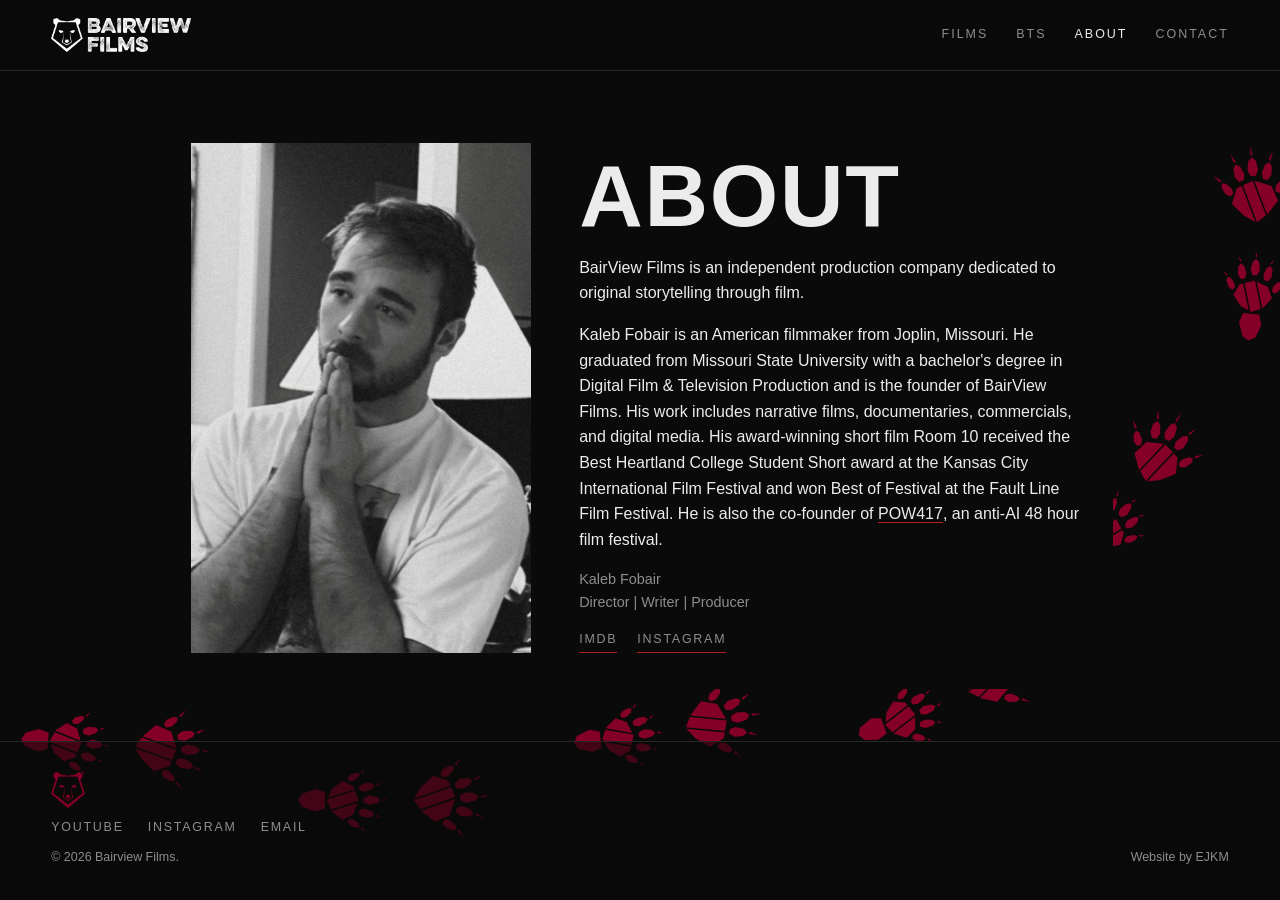
==== commit 168f1d30: "Bear tracks: front and hind prints, trail walks in pairs" ====
--- a/about.html
+++ b/about.html
@@ -24,32 +24,30 @@
 </header>
 <main>
 <div class="paws" aria-hidden="true">
-<svg width="0" height="0" style="position:absolute" aria-hidden="true"><defs><g id="paw-l"><path d="M172.3,414.1 L169.1,412.0 L103.1,338.0 L137.1,248.0 L234.1,211.9Z"/><path d="M243.6,211.7 L302.7,233.7 L235.0,455.3 L180.1,419.2Z"/><path d="M311.2,236.8 L341.1,248.0 L375.1,338.0 L309.1,412.0 L244.7,454.3Z"/><path d="M68.4,277.8 L48.7,238.7 L52.7,213.6 L77.8,217.6 L108.9,248.4 L115.3,279.4 L95.9,293.5Z"/><path d="M131.4,184.0 L125.5,133.8 L139.8,108.0 L165.6,122.3 L187.2,168.0 L181.9,204.1 L155.1,211.8Z"/><path d="M208.1,147.8 L216.8,95.0 L239.1,73.0 L261.5,95.0 L270.1,147.8 L254.0,183.0 L224.3,183.0Z"/><path d="M291.1,168.0 L312.7,122.3 L338.5,108.0 L352.8,133.8 L346.9,184.0 L323.2,211.8 L296.4,204.1Z"/><path d="M369.4,248.4 L400.5,217.6 L425.6,213.6 L429.6,238.7 L409.8,277.8 L382.4,293.5 L363.0,279.4Z"/><path d="M47.4,206.3 L43.7,205.3 L40.0,204.2 L36.5,203.1 L34.8,200.6 L33.0,198.3 L31.1,195.9 L29.2,193.6 L27.3,191.3 L25.3,189.0 L23.4,186.7 L21.5,184.4 L19.6,182.0 L17.8,179.6 L16.0,177.2 L14.3,174.7 L12.8,172.2 L11.3,169.5 L10.0,166.7 L10.0,166.7 L12.3,168.8 L14.6,170.8 L17.0,172.8 L19.4,174.7 L21.9,176.7 L24.4,178.5 L26.9,180.4 L29.5,182.2 L32.1,184.1 L34.6,185.9 L37.2,187.8 L39.7,189.7 L42.2,191.6 L44.6,193.5 L46.9,195.5 L47.4,198.9 L47.5,202.5 L47.4,206.3Z"/><path d="M137.3,99.4 L134.2,97.2 L131.1,94.9 L128.2,92.6 L127.4,89.7 L126.5,86.9 L125.6,84.0 L124.6,81.2 L123.6,78.3 L122.5,75.5 L121.5,72.7 L120.5,69.9 L119.5,67.0 L118.6,64.2 L117.8,61.3 L117.1,58.4 L116.5,55.4 L116.0,52.4 L115.7,49.4 L115.7,49.4 L117.2,52.1 L118.7,54.8 L120.2,57.5 L121.8,60.1 L123.5,62.8 L125.2,65.4 L126.9,68.0 L128.7,70.6 L130.5,73.2 L132.3,75.8 L134.1,78.5 L135.8,81.1 L137.5,83.7 L139.1,86.4 L140.6,89.1 L139.8,92.4 L138.7,95.8 L137.3,99.4Z"/><path d="M239.1,64.0 L236.8,61.0 L234.8,58.0 L233.1,55.0 L233.7,52.0 L234.3,49.0 L235.1,46.0 L235.9,43.0 L236.7,40.0 L237.5,37.0 L238.3,34.0 L239.1,31.0 L239.9,28.0 L240.7,25.0 L241.5,22.0 L242.2,19.0 L242.8,16.0 L243.5,13.0 L244.1,10.0 L244.1,10.0 L244.7,13.0 L245.2,16.0 L245.4,19.0 L245.6,22.0 L245.8,25.0 L245.8,28.0 L245.9,31.0 L245.8,34.0 L245.8,37.0 L245.8,40.0 L245.7,43.0 L245.7,46.0 L245.7,49.0 L245.8,52.0 L245.9,55.0 L243.8,58.0 L241.6,61.0 L239.1,64.0Z"/><path d="M341.0,99.4 L339.5,95.8 L338.5,92.4 L337.7,89.1 L339.2,86.4 L340.8,83.7 L342.5,81.1 L344.2,78.5 L346.0,75.8 L347.8,73.2 L349.6,70.6 L351.3,68.0 L353.1,65.4 L354.8,62.8 L356.5,60.1 L358.1,57.5 L359.6,54.8 L361.1,52.1 L362.6,49.4 L362.6,49.4 L362.3,52.4 L361.8,55.4 L361.2,58.4 L360.5,61.3 L359.7,64.2 L358.8,67.0 L357.8,69.9 L356.8,72.7 L355.8,75.5 L354.7,78.3 L353.7,81.2 L352.7,84.0 L351.8,86.9 L350.9,89.7 L350.1,92.6 L347.2,94.9 L344.1,97.2 L341.0,99.4Z"/><path d="M430.9,206.3 L430.8,202.5 L430.9,198.9 L431.4,195.5 L433.7,193.5 L436.1,191.6 L438.6,189.7 L441.1,187.8 L443.6,185.9 L446.2,184.1 L448.8,182.2 L451.4,180.4 L453.9,178.5 L456.4,176.7 L458.9,174.7 L461.3,172.8 L463.7,170.8 L466.0,168.8 L468.3,166.7 L468.3,166.7 L467.0,169.5 L465.5,172.2 L463.9,174.7 L462.3,177.2 L460.5,179.6 L458.7,182.0 L456.8,184.4 L454.9,186.7 L453.0,189.0 L451.0,191.3 L449.1,193.6 L447.2,195.9 L445.3,198.3 L443.5,200.6 L441.8,203.1 L438.2,204.2 L434.6,205.3 L430.9,206.3Z"/></g><g id="paw-r"><path d="M306.7,414.1 L309.9,412.0 L375.9,338.0 L341.9,248.0 L244.9,211.9Z"/><path d="M235.4,211.7 L176.3,233.7 L244.0,455.3 L298.9,419.2Z"/><path d="M167.8,236.8 L137.9,248.0 L103.9,338.0 L169.9,412.0 L234.3,454.3Z"/><path d="M410.6,277.8 L430.3,238.7 L426.3,213.6 L401.2,217.6 L370.1,248.4 L363.7,279.4 L383.1,293.5Z"/><path d="M347.6,184.0 L353.5,133.8 L339.2,108.0 L313.4,122.3 L291.8,168.0 L297.1,204.1 L323.9,211.8Z"/><path d="M270.9,147.8 L262.2,95.0 L239.9,73.0 L217.5,95.0 L208.9,147.8 L225.0,183.0 L254.7,183.0Z"/><path d="M187.9,168.0 L166.3,122.3 L140.5,108.0 L126.2,133.8 L132.1,184.0 L155.8,211.8 L182.6,204.1Z"/><path d="M109.6,248.4 L78.5,217.6 L53.4,213.6 L49.4,238.7 L69.2,277.8 L96.6,293.5 L116.0,279.4Z"/><path d="M431.6,206.3 L435.3,205.3 L439.0,204.2 L442.5,203.1 L444.2,200.6 L446.0,198.3 L447.9,195.9 L449.8,193.6 L451.7,191.3 L453.7,189.0 L455.6,186.7 L457.5,184.4 L459.4,182.0 L461.2,179.6 L463.0,177.2 L464.7,174.7 L466.2,172.2 L467.7,169.5 L469.0,166.7 L469.0,166.7 L466.7,168.8 L464.4,170.8 L462.0,172.8 L459.6,174.7 L457.1,176.7 L454.6,178.5 L452.1,180.4 L449.5,182.2 L446.9,184.1 L444.4,185.9 L441.8,187.8 L439.3,189.7 L436.8,191.6 L434.4,193.5 L432.1,195.5 L431.6,198.9 L431.5,202.5 L431.6,206.3Z"/><path d="M341.7,99.4 L344.8,97.2 L347.9,94.9 L350.8,92.6 L351.6,89.7 L352.5,86.9 L353.4,84.0 L354.4,81.2 L355.4,78.3 L356.5,75.5 L357.5,72.7 L358.5,69.9 L359.5,67.0 L360.4,64.2 L361.2,61.3 L361.9,58.4 L362.5,55.4 L363.0,52.4 L363.3,49.4 L363.3,49.4 L361.8,52.1 L360.3,54.8 L358.8,57.5 L357.2,60.1 L355.5,62.8 L353.8,65.4 L352.1,68.0 L350.3,70.6 L348.5,73.2 L346.7,75.8 L344.9,78.5 L343.2,81.1 L341.5,83.7 L339.9,86.4 L338.4,89.1 L339.2,92.4 L340.3,95.8 L341.7,99.4Z"/><path d="M239.9,64.0 L242.2,61.0 L244.2,58.0 L245.9,55.0 L245.3,52.0 L244.7,49.0 L243.9,46.0 L243.1,43.0 L242.3,40.0 L241.5,37.0 L240.7,34.0 L239.9,31.0 L239.1,28.0 L238.3,25.0 L237.5,22.0 L236.8,19.0 L236.2,16.0 L235.5,13.0 L234.9,10.0 L234.9,10.0 L234.3,13.0 L233.8,16.0 L233.6,19.0 L233.4,22.0 L233.2,25.0 L233.2,28.0 L233.1,31.0 L233.2,34.0 L233.2,37.0 L233.2,40.0 L233.3,43.0 L233.3,46.0 L233.3,49.0 L233.2,52.0 L233.1,55.0 L235.2,58.0 L237.4,61.0 L239.9,64.0Z"/><path d="M138.0,99.4 L139.5,95.8 L140.5,92.4 L141.3,89.1 L139.8,86.4 L138.2,83.7 L136.5,81.1 L134.8,78.5 L133.0,75.8 L131.2,73.2 L129.4,70.6 L127.7,68.0 L125.9,65.4 L124.2,62.8 L122.5,60.1 L120.9,57.5 L119.4,54.8 L117.9,52.1 L116.4,49.4 L116.4,49.4 L116.7,52.4 L117.2,55.4 L117.8,58.4 L118.5,61.3 L119.3,64.2 L120.2,67.0 L121.2,69.9 L122.2,72.7 L123.2,75.5 L124.3,78.3 L125.3,81.2 L126.3,84.0 L127.2,86.9 L128.1,89.7 L128.9,92.6 L131.8,94.9 L134.9,97.2 L138.0,99.4Z"/><path d="M48.1,206.3 L48.2,202.5 L48.1,198.9 L47.6,195.5 L45.3,193.5 L42.9,191.6 L40.4,189.7 L37.9,187.8 L35.4,185.9 L32.8,184.1 L30.2,182.2 L27.6,180.4 L25.1,178.5 L22.6,176.7 L20.1,174.7 L17.7,172.8 L15.3,170.8 L13.0,168.8 L10.7,166.7 L10.7,166.7 L12.0,169.5 L13.5,172.2 L15.1,174.7 L16.7,177.2 L18.5,179.6 L20.3,182.0 L22.2,184.4 L24.1,186.7 L26.0,189.0 L28.0,191.3 L29.9,193.6 L31.8,195.9 L33.7,198.3 L35.5,200.6 L37.2,203.1 L40.8,204.2 L44.4,205.3 L48.1,206.3Z"/></g></defs></svg>
+<svg width="0" height="0" style="position:absolute" aria-hidden="true"><defs><g id="paw-fl"><path d="M172.3,414.1 L169.1,412.0 L103.1,338.0 L137.1,248.0 L234.1,211.9Z"/><path d="M243.6,211.7 L302.7,233.7 L235.0,455.3 L180.1,419.2Z"/><path d="M311.2,236.8 L341.1,248.0 L375.1,338.0 L309.1,412.0 L244.7,454.3Z"/><path d="M68.4,277.8 L48.7,238.7 L52.7,213.6 L77.8,217.6 L108.9,248.4 L115.3,279.4 L95.9,293.5Z"/><path d="M131.4,184.0 L125.5,133.8 L139.8,108.0 L165.6,122.3 L187.2,168.0 L181.9,204.1 L155.1,211.8Z"/><path d="M208.1,147.8 L216.8,95.0 L239.1,73.0 L261.5,95.0 L270.1,147.8 L254.0,183.0 L224.3,183.0Z"/><path d="M291.1,168.0 L312.7,122.3 L338.5,108.0 L352.8,133.8 L346.9,184.0 L323.2,211.8 L296.4,204.1Z"/><path d="M369.4,248.4 L400.5,217.6 L425.6,213.6 L429.6,238.7 L409.8,277.8 L382.4,293.5 L363.0,279.4Z"/><path d="M47.4,206.3 L43.7,205.3 L40.0,204.2 L36.5,203.1 L34.8,200.6 L33.0,198.3 L31.1,195.9 L29.2,193.6 L27.3,191.3 L25.3,189.0 L23.4,186.7 L21.5,184.4 L19.6,182.0 L17.8,179.6 L16.0,177.2 L14.3,174.7 L12.8,172.2 L11.3,169.5 L10.0,166.7 L10.0,166.7 L12.3,168.8 L14.6,170.8 L17.0,172.8 L19.4,174.7 L21.9,176.7 L24.4,178.5 L26.9,180.4 L29.5,182.2 L32.1,184.1 L34.6,185.9 L37.2,187.8 L39.7,189.7 L42.2,191.6 L44.6,193.5 L46.9,195.5 L47.4,198.9 L47.5,202.5 L47.4,206.3Z"/><path d="M137.3,99.4 L134.2,97.2 L131.1,94.9 L128.2,92.6 L127.4,89.7 L126.5,86.9 L125.6,84.0 L124.6,81.2 L123.6,78.3 L122.5,75.5 L121.5,72.7 L120.5,69.9 L119.5,67.0 L118.6,64.2 L117.8,61.3 L117.1,58.4 L116.5,55.4 L116.0,52.4 L115.7,49.4 L115.7,49.4 L117.2,52.1 L118.7,54.8 L120.2,57.5 L121.8,60.1 L123.5,62.8 L125.2,65.4 L126.9,68.0 L128.7,70.6 L130.5,73.2 L132.3,75.8 L134.1,78.5 L135.8,81.1 L137.5,83.7 L139.1,86.4 L140.6,89.1 L139.8,92.4 L138.7,95.8 L137.3,99.4Z"/><path d="M239.1,64.0 L236.8,61.0 L234.8,58.0 L233.1,55.0 L233.7,52.0 L234.3,49.0 L235.1,46.0 L235.9,43.0 L236.7,40.0 L237.5,37.0 L238.3,34.0 L239.1,31.0 L239.9,28.0 L240.7,25.0 L241.5,22.0 L242.2,19.0 L242.8,16.0 L243.5,13.0 L244.1,10.0 L244.1,10.0 L244.7,13.0 L245.2,16.0 L245.4,19.0 L245.6,22.0 L245.8,25.0 L245.8,28.0 L245.9,31.0 L245.8,34.0 L245.8,37.0 L245.8,40.0 L245.7,43.0 L245.7,46.0 L245.7,49.0 L245.8,52.0 L245.9,55.0 L243.8,58.0 L241.6,61.0 L239.1,64.0Z"/><path d="M341.0,99.4 L339.5,95.8 L338.5,92.4 L337.7,89.1 L339.2,86.4 L340.8,83.7 L342.5,81.1 L344.2,78.5 L346.0,75.8 L347.8,73.2 L349.6,70.6 L351.3,68.0 L353.1,65.4 L354.8,62.8 L356.5,60.1 L358.1,57.5 L359.6,54.8 L361.1,52.1 L362.6,49.4 L362.6,49.4 L362.3,52.4 L361.8,55.4 L361.2,58.4 L360.5,61.3 L359.7,64.2 L358.8,67.0 L357.8,69.9 L356.8,72.7 L355.8,75.5 L354.7,78.3 L353.7,81.2 L352.7,84.0 L351.8,86.9 L350.9,89.7 L350.1,92.6 L347.2,94.9 L344.1,97.2 L341.0,99.4Z"/><path d="M430.9,206.3 L430.8,202.5 L430.9,198.9 L431.4,195.5 L433.7,193.5 L436.1,191.6 L438.6,189.7 L441.1,187.8 L443.6,185.9 L446.2,184.1 L448.8,182.2 L451.4,180.4 L453.9,178.5 L456.4,176.7 L458.9,174.7 L461.3,172.8 L463.7,170.8 L466.0,168.8 L468.3,166.7 L468.3,166.7 L467.0,169.5 L465.5,172.2 L463.9,174.7 L462.3,177.2 L460.5,179.6 L458.7,182.0 L456.8,184.4 L454.9,186.7 L453.0,189.0 L451.0,191.3 L449.1,193.6 L447.2,195.9 L445.3,198.3 L443.5,200.6 L441.8,203.1 L438.2,204.2 L434.6,205.3 L430.9,206.3Z"/></g><g id="paw-fr"><path d="M306.7,414.1 L309.9,412.0 L375.9,338.0 L341.9,248.0 L244.9,211.9Z"/><path d="M235.4,211.7 L176.3,233.7 L244.0,455.3 L298.9,419.2Z"/><path d="M167.8,236.8 L137.9,248.0 L103.9,338.0 L169.9,412.0 L234.3,454.3Z"/><path d="M410.6,277.8 L430.3,238.7 L426.3,213.6 L401.2,217.6 L370.1,248.4 L363.7,279.4 L383.1,293.5Z"/><path d="M347.6,184.0 L353.5,133.8 L339.2,108.0 L313.4,122.3 L291.8,168.0 L297.1,204.1 L323.9,211.8Z"/><path d="M270.9,147.8 L262.2,95.0 L239.9,73.0 L217.5,95.0 L208.9,147.8 L225.0,183.0 L254.7,183.0Z"/><path d="M187.9,168.0 L166.3,122.3 L140.5,108.0 L126.2,133.8 L132.1,184.0 L155.8,211.8 L182.6,204.1Z"/><path d="M109.6,248.4 L78.5,217.6 L53.4,213.6 L49.4,238.7 L69.2,277.8 L96.6,293.5 L116.0,279.4Z"/><path d="M431.6,206.3 L435.3,205.3 L439.0,204.2 L442.5,203.1 L444.2,200.6 L446.0,198.3 L447.9,195.9 L449.8,193.6 L451.7,191.3 L453.7,189.0 L455.6,186.7 L457.5,184.4 L459.4,182.0 L461.2,179.6 L463.0,177.2 L464.7,174.7 L466.2,172.2 L467.7,169.5 L469.0,166.7 L469.0,166.7 L466.7,168.8 L464.4,170.8 L462.0,172.8 L459.6,174.7 L457.1,176.7 L454.6,178.5 L452.1,180.4 L449.5,182.2 L446.9,184.1 L444.4,185.9 L441.8,187.8 L439.3,189.7 L436.8,191.6 L434.4,193.5 L432.1,195.5 L431.6,198.9 L431.5,202.5 L431.6,206.3Z"/><path d="M341.7,99.4 L344.8,97.2 L347.9,94.9 L350.8,92.6 L351.6,89.7 L352.5,86.9 L353.4,84.0 L354.4,81.2 L355.4,78.3 L356.5,75.5 L357.5,72.7 L358.5,69.9 L359.5,67.0 L360.4,64.2 L361.2,61.3 L361.9,58.4 L362.5,55.4 L363.0,52.4 L363.3,49.4 L363.3,49.4 L361.8,52.1 L360.3,54.8 L358.8,57.5 L357.2,60.1 L355.5,62.8 L353.8,65.4 L352.1,68.0 L350.3,70.6 L348.5,73.2 L346.7,75.8 L344.9,78.5 L343.2,81.1 L341.5,83.7 L339.9,86.4 L338.4,89.1 L339.2,92.4 L340.3,95.8 L341.7,99.4Z"/><path d="M239.9,64.0 L242.2,61.0 L244.2,58.0 L245.9,55.0 L245.3,52.0 L244.7,49.0 L243.9,46.0 L243.1,43.0 L242.3,40.0 L241.5,37.0 L240.7,34.0 L239.9,31.0 L239.1,28.0 L238.3,25.0 L237.5,22.0 L236.8,19.0 L236.2,16.0 L235.5,13.0 L234.9,10.0 L234.9,10.0 L234.3,13.0 L233.8,16.0 L233.6,19.0 L233.4,22.0 L233.2,25.0 L233.2,28.0 L233.1,31.0 L233.2,34.0 L233.2,37.0 L233.2,40.0 L233.3,43.0 L233.3,46.0 L233.3,49.0 L233.2,52.0 L233.1,55.0 L235.2,58.0 L237.4,61.0 L239.9,64.0Z"/><path d="M138.0,99.4 L139.5,95.8 L140.5,92.4 L141.3,89.1 L139.8,86.4 L138.2,83.7 L136.5,81.1 L134.8,78.5 L133.0,75.8 L131.2,73.2 L129.4,70.6 L127.7,68.0 L125.9,65.4 L124.2,62.8 L122.5,60.1 L120.9,57.5 L119.4,54.8 L117.9,52.1 L116.4,49.4 L116.4,49.4 L116.7,52.4 L117.2,55.4 L117.8,58.4 L118.5,61.3 L119.3,64.2 L120.2,67.0 L121.2,69.9 L122.2,72.7 L123.2,75.5 L124.3,78.3 L125.3,81.2 L126.3,84.0 L127.2,86.9 L128.1,89.7 L128.9,92.6 L131.8,94.9 L134.9,97.2 L138.0,99.4Z"/><path d="M48.1,206.3 L48.2,202.5 L48.1,198.9 L47.6,195.5 L45.3,193.5 L42.9,191.6 L40.4,189.7 L37.9,187.8 L35.4,185.9 L32.8,184.1 L30.2,182.2 L27.6,180.4 L25.1,178.5 L22.6,176.7 L20.1,174.7 L17.7,172.8 L15.3,170.8 L13.0,168.8 L10.7,166.7 L10.7,166.7 L12.0,169.5 L13.5,172.2 L15.1,174.7 L16.7,177.2 L18.5,179.6 L20.3,182.0 L22.2,184.4 L24.1,186.7 L26.0,189.0 L28.0,191.3 L29.9,193.6 L31.8,195.9 L33.7,198.3 L35.5,200.6 L37.2,203.1 L40.8,204.2 L44.4,205.3 L48.1,206.3Z"/></g><g id="paw-hl"><path d="M131.9,337.8 L128.1,336.0 L80.1,274.0 L110.1,210.0 L178.4,185.6Z"/><path d="M194.1,180.0 L249.4,199.8 L199.3,363.6 L194.1,366.0 L140.2,341.5 L189.0,181.8Z"/><path d="M257.9,202.8 L278.1,210.0 L308.1,274.0 L260.1,336.0 L210.2,358.7Z"/><path d="M146.1,376.0 L242.1,376.0 L260.1,432.0 L232.1,512.0 L194.1,534.0 L156.1,512.0 L128.1,436.0Z"/><path d="M44.9,228.7 L31.3,193.3 L36.6,172.2 L57.5,178.2 L81.3,207.7 L84.3,234.7 L66.8,244.8Z"/><path d="M95.1,151.4 L92.7,106.7 L106.5,85.0 L127.9,99.3 L144.0,141.0 L137.4,172.5 L113.9,177.5Z"/><path d="M167.1,117.6 L174.6,70.6 L194.1,51.0 L213.5,70.6 L221.1,117.6 L207.0,149.0 L181.1,149.0Z"/><path d="M244.2,141.0 L260.2,99.3 L281.6,85.0 L295.4,106.7 L293.1,151.4 L274.2,177.5 L250.8,172.5Z"/><path d="M306.9,207.7 L330.7,178.2 L351.6,172.2 L356.9,193.3 L343.2,228.7 L321.3,244.8 L303.8,234.7Z"/><path d="M32.1,164.4 L29.5,163.9 L27.0,163.3 L24.5,162.6 L23.6,161.1 L22.6,159.6 L21.5,158.2 L20.4,156.8 L19.3,155.4 L18.1,154.0 L17.0,152.6 L15.9,151.2 L14.8,149.8 L13.8,148.3 L12.8,146.8 L11.9,145.3 L11.2,143.7 L10.5,142.0 L10.0,140.2 L10.0,140.2 L11.4,141.5 L12.8,142.7 L14.2,143.9 L15.7,145.1 L17.3,146.3 L18.9,147.4 L20.5,148.5 L22.2,149.6 L23.9,150.7 L25.6,151.7 L27.3,152.8 L28.9,153.9 L30.5,155.1 L32.0,156.3 L33.4,157.5 L33.2,159.6 L32.8,162.0 L32.1,164.4Z"/><path d="M104.6,76.2 L102.3,74.9 L100.1,73.5 L98.0,72.2 L97.6,70.4 L97.1,68.7 L96.5,67.0 L95.9,65.3 L95.3,63.6 L94.6,62.0 L94.0,60.3 L93.3,58.6 L92.7,56.9 L92.2,55.2 L91.8,53.5 L91.4,51.7 L91.2,50.0 L91.0,48.2 L91.1,46.4 L91.1,46.4 L92.1,48.0 L93.0,49.6 L94.0,51.2 L95.0,52.8 L96.2,54.4 L97.4,55.9 L98.6,57.5 L99.9,59.0 L101.1,60.6 L102.4,62.1 L103.6,63.7 L104.9,65.2 L106.0,66.8 L107.1,68.4 L108.1,70.0 L107.2,72.0 L106.1,74.1 L104.6,76.2Z"/><path d="M194.1,42.0 L192.2,40.2 L190.6,38.4 L189.3,36.7 L189.8,34.9 L190.4,33.1 L191.1,31.3 L191.8,29.6 L192.5,27.8 L193.2,26.0 L194.0,24.2 L194.7,22.4 L195.5,20.7 L196.1,18.9 L196.8,17.1 L197.4,15.3 L198.0,13.6 L198.5,11.8 L199.1,10.0 L199.1,10.0 L199.5,11.8 L199.8,13.6 L200.0,15.3 L200.1,17.1 L200.2,18.9 L200.2,20.7 L200.1,22.4 L200.0,24.2 L199.9,26.0 L199.8,27.8 L199.7,29.6 L199.6,31.3 L199.5,33.1 L199.5,34.9 L199.5,36.7 L197.8,38.4 L196.0,40.2 L194.1,42.0Z"/><path d="M283.5,76.2 L282.1,74.1 L280.9,72.0 L280.0,70.0 L281.0,68.4 L282.1,66.8 L283.3,65.2 L284.5,63.7 L285.7,62.1 L287.0,60.6 L288.3,59.0 L289.5,57.5 L290.8,55.9 L292.0,54.4 L293.1,52.8 L294.2,51.2 L295.1,49.6 L296.1,48.0 L297.0,46.4 L297.0,46.4 L297.1,48.2 L297.0,50.0 L296.7,51.7 L296.4,53.5 L295.9,55.2 L295.4,56.9 L294.8,58.6 L294.2,60.3 L293.5,62.0 L292.8,63.6 L292.2,65.3 L291.6,67.0 L291.0,68.7 L290.5,70.4 L290.1,72.2 L288.0,73.5 L285.8,74.9 L283.5,76.2Z"/><path d="M356.1,164.4 L355.3,162.0 L354.9,159.6 L354.7,157.5 L356.1,156.3 L357.6,155.1 L359.2,153.9 L360.9,152.8 L362.5,151.7 L364.2,150.7 L365.9,149.6 L367.6,148.5 L369.2,147.4 L370.8,146.3 L372.4,145.1 L373.9,143.9 L375.4,142.7 L376.7,141.5 L378.1,140.2 L378.1,140.2 L377.6,142.0 L377.0,143.7 L376.2,145.3 L375.3,146.8 L374.3,148.3 L373.3,149.8 L372.2,151.2 L371.1,152.6 L370.0,154.0 L368.8,155.4 L367.7,156.8 L366.6,158.2 L365.5,159.6 L364.5,161.1 L363.6,162.6 L361.2,163.3 L358.6,163.9 L356.1,164.4Z"/></g><g id="paw-hr"><path d="M257.1,337.8 L260.9,336.0 L308.9,274.0 L278.9,210.0 L210.6,185.6Z"/><path d="M194.9,180.0 L139.6,199.8 L189.7,363.6 L194.9,366.0 L248.8,341.5 L200.0,181.8Z"/><path d="M131.1,202.8 L110.9,210.0 L80.9,274.0 L128.9,336.0 L178.8,358.7Z"/><path d="M242.9,376.0 L146.9,376.0 L128.9,432.0 L156.9,512.0 L194.9,534.0 L232.9,512.0 L260.9,436.0Z"/><path d="M344.1,228.7 L357.7,193.3 L352.4,172.2 L331.5,178.2 L307.7,207.7 L304.7,234.7 L322.2,244.8Z"/><path d="M293.9,151.4 L296.3,106.7 L282.5,85.0 L261.1,99.3 L245.0,141.0 L251.6,172.5 L275.1,177.5Z"/><path d="M221.9,117.6 L214.4,70.6 L194.9,51.0 L175.5,70.6 L167.9,117.6 L182.0,149.0 L207.9,149.0Z"/><path d="M144.8,141.0 L128.8,99.3 L107.4,85.0 L93.6,106.7 L95.9,151.4 L114.8,177.5 L138.2,172.5Z"/><path d="M82.1,207.7 L58.3,178.2 L37.4,172.2 L32.1,193.3 L45.8,228.7 L67.7,244.8 L85.2,234.7Z"/><path d="M356.9,164.4 L359.5,163.9 L362.0,163.3 L364.5,162.6 L365.4,161.1 L366.4,159.6 L367.5,158.2 L368.6,156.8 L369.7,155.4 L370.9,154.0 L372.0,152.6 L373.1,151.2 L374.2,149.8 L375.2,148.3 L376.2,146.8 L377.1,145.3 L377.8,143.7 L378.5,142.0 L379.0,140.2 L379.0,140.2 L377.6,141.5 L376.2,142.7 L374.8,143.9 L373.3,145.1 L371.7,146.3 L370.1,147.4 L368.5,148.5 L366.8,149.6 L365.1,150.7 L363.4,151.7 L361.7,152.8 L360.1,153.9 L358.5,155.1 L357.0,156.3 L355.6,157.5 L355.8,159.6 L356.2,162.0 L356.9,164.4Z"/><path d="M284.4,76.2 L286.7,74.9 L288.9,73.5 L291.0,72.2 L291.4,70.4 L291.9,68.7 L292.5,67.0 L293.1,65.3 L293.7,63.6 L294.4,62.0 L295.0,60.3 L295.7,58.6 L296.3,56.9 L296.8,55.2 L297.2,53.5 L297.6,51.7 L297.8,50.0 L298.0,48.2 L297.9,46.4 L297.9,46.4 L296.9,48.0 L296.0,49.6 L295.0,51.2 L294.0,52.8 L292.8,54.4 L291.6,55.9 L290.4,57.5 L289.1,59.0 L287.9,60.6 L286.6,62.1 L285.4,63.7 L284.1,65.2 L283.0,66.8 L281.9,68.4 L280.9,70.0 L281.8,72.0 L282.9,74.1 L284.4,76.2Z"/><path d="M194.9,42.0 L196.8,40.2 L198.4,38.4 L199.7,36.7 L199.2,34.9 L198.6,33.1 L197.9,31.3 L197.2,29.6 L196.5,27.8 L195.8,26.0 L195.0,24.2 L194.3,22.4 L193.5,20.7 L192.9,18.9 L192.2,17.1 L191.6,15.3 L191.0,13.6 L190.5,11.8 L189.9,10.0 L189.9,10.0 L189.5,11.8 L189.2,13.6 L189.0,15.3 L188.9,17.1 L188.8,18.9 L188.8,20.7 L188.9,22.4 L189.0,24.2 L189.1,26.0 L189.2,27.8 L189.3,29.6 L189.4,31.3 L189.5,33.1 L189.5,34.9 L189.5,36.7 L191.2,38.4 L193.0,40.2 L194.9,42.0Z"/><path d="M105.5,76.2 L106.9,74.1 L108.1,72.0 L109.0,70.0 L108.0,68.4 L106.9,66.8 L105.7,65.2 L104.5,63.7 L103.3,62.1 L102.0,60.6 L100.7,59.0 L99.5,57.5 L98.2,55.9 L97.0,54.4 L95.9,52.8 L94.8,51.2 L93.9,49.6 L92.9,48.0 L92.0,46.4 L92.0,46.4 L91.9,48.2 L92.0,50.0 L92.3,51.7 L92.6,53.5 L93.1,55.2 L93.6,56.9 L94.2,58.6 L94.8,60.3 L95.5,62.0 L96.2,63.6 L96.8,65.3 L97.4,67.0 L98.0,68.7 L98.5,70.4 L98.9,72.2 L101.0,73.5 L103.2,74.9 L105.5,76.2Z"/><path d="M32.9,164.4 L33.7,162.0 L34.1,159.6 L34.3,157.5 L32.9,156.3 L31.4,155.1 L29.8,153.9 L28.1,152.8 L26.5,151.7 L24.8,150.7 L23.1,149.6 L21.4,148.5 L19.8,147.4 L18.2,146.3 L16.6,145.1 L15.1,143.9 L13.6,142.7 L12.3,141.5 L10.9,140.2 L10.9,140.2 L11.4,142.0 L12.0,143.7 L12.8,145.3 L13.7,146.8 L14.7,148.3 L15.7,149.8 L16.8,151.2 L17.9,152.6 L19.0,154.0 L20.2,155.4 L21.3,156.8 L22.4,158.2 L23.5,159.6 L24.5,161.1 L25.4,162.6 L27.8,163.3 L30.4,163.9 L32.9,164.4Z"/></g></defs></svg>
 <svg class="trail-wide" viewBox="0 0 1600 1000" preserveAspectRatio="xMidYMid slice" width="100%" height="100%" fill="#850026">
-<g class="paw" style="--d:0.40s" transform="translate(234.7 831.8) rotate(93.5) scale(0.1974) translate(-239.5 -233.0)"><use href="#paw-l"/></g>
-<g class="paw" style="--d:1.05s" transform="translate(455.2 887.1) rotate(90.2) scale(0.1974) translate(-239.5 -233.0)"><use href="#paw-r"/></g>
-<g class="paw" style="--d:1.70s" transform="translate(653.6 833.1) rotate(86.1) scale(0.1974) translate(-239.5 -233.0)"><use href="#paw-l"/></g>
-<g class="paw" style="--d:2.35s" transform="translate(836.6 861.3) rotate(81.1) scale(0.1974) translate(-239.5 -233.0)"><use href="#paw-r"/></g>
-<g class="paw" style="--d:3.00s" transform="translate(982.0 781.5) rotate(74.6) scale(0.1974) translate(-239.5 -233.0)"><use href="#paw-l"/></g>
-<g class="paw" style="--d:3.65s" transform="translate(1131.2 780.2) rotate(66.5) scale(0.1974) translate(-239.5 -233.0)"><use href="#paw-r"/></g>
-<g class="paw" style="--d:4.30s" transform="translate(1219.5 678.4) rotate(56.4) scale(0.1974) translate(-239.5 -233.0)"><use href="#paw-l"/></g>
-<g class="paw" style="--d:4.95s" transform="translate(1338.9 641.9) rotate(44.2) scale(0.1974) translate(-239.5 -233.0)"><use href="#paw-r"/></g>
-<g class="paw" style="--d:5.60s" transform="translate(1367.7 526.2) rotate(30.8) scale(0.1974) translate(-239.5 -233.0)"><use href="#paw-l"/></g>
-<g class="paw" style="--d:6.25s" transform="translate(1455.8 445.5) rotate(17.4) scale(0.1974) translate(-239.5 -233.0)"><use href="#paw-r"/></g>
-<g class="paw" style="--d:6.90s" transform="translate(1431.2 322.5) rotate(5.3) scale(0.1974) translate(-239.5 -233.0)"><use href="#paw-l"/></g>
-<g class="paw" style="--d:7.55s" transform="translate(1479.2 195.8) rotate(-4.7) scale(0.1974) translate(-239.5 -233.0)"><use href="#paw-r"/></g>
+<g class="paw" style="--d:0.40s" transform="translate(281.0 832.4) rotate(92.9) scale(0.1888) translate(-239.5 -233.0)"><use href="#paw-fl"/></g>
+<g class="paw" style="--d:0.95s" transform="translate(161.9 824.8) rotate(94.3) scale(0.1888) translate(-194.5 -272.0)"><use href="#paw-hl"/></g>
+<g class="paw" style="--d:1.50s" transform="translate(590.7 886.6) rotate(87.6) scale(0.1888) translate(-239.5 -233.0)"><use href="#paw-fr"/></g>
+<g class="paw" style="--d:2.05s" transform="translate(469.7 889.1) rotate(89.9) scale(0.1888) translate(-194.5 -272.0)"><use href="#paw-hr"/></g>
+<g class="paw" style="--d:2.60s" transform="translate(892.2 800.6) rotate(78.6) scale(0.1888) translate(-239.5 -233.0)"><use href="#paw-fl"/></g>
+<g class="paw" style="--d:3.15s" transform="translate(775.7 819.4) rotate(82.8) scale(0.1888) translate(-194.5 -272.0)"><use href="#paw-hl"/></g>
+<g class="paw" style="--d:3.70s" transform="translate(1201.7 747.7) rotate(61.0) scale(0.1888) translate(-239.5 -233.0)"><use href="#paw-fr"/></g>
+<g class="paw" style="--d:4.25s" transform="translate(1089.3 799.4) rotate(69.4) scale(0.1888) translate(-194.5 -272.0)"><use href="#paw-hr"/></g>
+<g class="paw" style="--d:4.80s" transform="translate(1381.3 497.2) rotate(26.4) scale(0.1888) translate(-239.5 -233.0)"><use href="#paw-fl"/></g>
+<g class="paw" style="--d:5.35s" transform="translate(1318.1 590.7) rotate(41.4) scale(0.1888) translate(-194.5 -272.0)"><use href="#paw-hl"/></g>
+<g class="paw" style="--d:5.90s" transform="translate(1481.9 205.0) rotate(-4.0) scale(0.1888) translate(-239.5 -233.0)"><use href="#paw-fr"/></g>
+<g class="paw" style="--d:6.45s" transform="translate(1480.8 329.1) rotate(5.4) scale(0.1888) translate(-194.5 -272.0)"><use href="#paw-hr"/></g>
 </svg>
 <svg class="trail-tall" viewBox="0 0 400 1000" preserveAspectRatio="xMidYMid slice" width="100%" height="100%" fill="#850026">
-<g class="paw" style="--d:0.40s" transform="translate(378.9 907.9) rotate(7.7) scale(0.1545) translate(-239.5 -233.0)"><use href="#paw-l"/></g>
-<g class="paw" style="--d:1.05s" transform="translate(419.2 839.6) rotate(5.7) scale(0.1545) translate(-239.5 -233.0)"><use href="#paw-r"/></g>
-<g class="paw" style="--d:1.70s" transform="translate(393.7 760.9) rotate(4.0) scale(0.1545) translate(-239.5 -233.0)"><use href="#paw-l"/></g>
-<g class="paw" style="--d:2.35s" transform="translate(430.1 682.9) rotate(2.4) scale(0.1545) translate(-239.5 -233.0)"><use href="#paw-r"/></g>
-<g class="paw" style="--d:3.00s" transform="translate(400.5 598.1) rotate(0.9) scale(0.1545) translate(-239.5 -233.0)"><use href="#paw-l"/></g>
-<g class="paw" style="--d:3.65s" transform="translate(433.0 510.5) rotate(-0.4) scale(0.1545) translate(-239.5 -233.0)"><use href="#paw-r"/></g>
-<g class="paw" style="--d:4.30s" transform="translate(399.4 419.4) rotate(-1.6) scale(0.1545) translate(-239.5 -233.0)"><use href="#paw-l"/></g>
-<g class="paw" style="--d:4.95s" transform="translate(427.8 322.6) rotate(-2.7) scale(0.1545) translate(-239.5 -233.0)"><use href="#paw-r"/></g>
-<g class="paw" style="--d:5.60s" transform="translate(390.2 224.9) rotate(-3.7) scale(0.1545) translate(-239.5 -233.0)"><use href="#paw-l"/></g>
-<g class="paw" style="--d:6.25s" transform="translate(414.5 119.1) rotate(-4.7) scale(0.1545) translate(-239.5 -233.0)"><use href="#paw-r"/></g>
+<g class="paw" style="--d:0.40s" transform="translate(386.1 829.0) rotate(5.6) scale(0.1416) translate(-239.5 -233.0)"><use href="#paw-fl"/></g>
+<g class="paw" style="--d:0.95s" transform="translate(375.6 917.6) rotate(8.0) scale(0.1416) translate(-194.5 -272.0)"><use href="#paw-hl"/></g>
+<g class="paw" style="--d:1.50s" transform="translate(434.7 591.4) rotate(0.8) scale(0.1416) translate(-239.5 -233.0)"><use href="#paw-fr"/></g>
+<g class="paw" style="--d:2.05s" transform="translate(432.1 681.8) rotate(2.4) scale(0.1416) translate(-194.5 -272.0)"><use href="#paw-hr"/></g>
+<g class="paw" style="--d:2.60s" transform="translate(395.0 351.9) rotate(-2.4) scale(0.1416) translate(-239.5 -233.0)"><use href="#paw-fl"/></g>
+<g class="paw" style="--d:3.15s" transform="translate(397.9 441.6) rotate(-1.3) scale(0.1416) translate(-194.5 -272.0)"><use href="#paw-hl"/></g>
+<g class="paw" style="--d:3.70s" transform="translate(415.8 110.2) rotate(-4.7) scale(0.1416) translate(-239.5 -233.0)"><use href="#paw-fr"/></g>
+<g class="paw" style="--d:4.25s" transform="translate(422.6 200.2) rotate(-3.9) scale(0.1416) translate(-194.5 -272.0)"><use href="#paw-hr"/></g>
 </svg>
 </div>
 <section class="wrap about">
--- a/style.css
+++ b/style.css
@@ -176,3 +176,4 @@
 .paw { opacity:0; animation:paw-in .6s ease-out var(--d) both; }
 @keyframes paw-in { from { opacity:0; } to { opacity:1; } }
 @media (prefers-reduced-motion:reduce) { .paw { animation:none; opacity:1; } }
+.about > div { background:var(--bg); padding:20px 24px; margin:-20px -24px; }
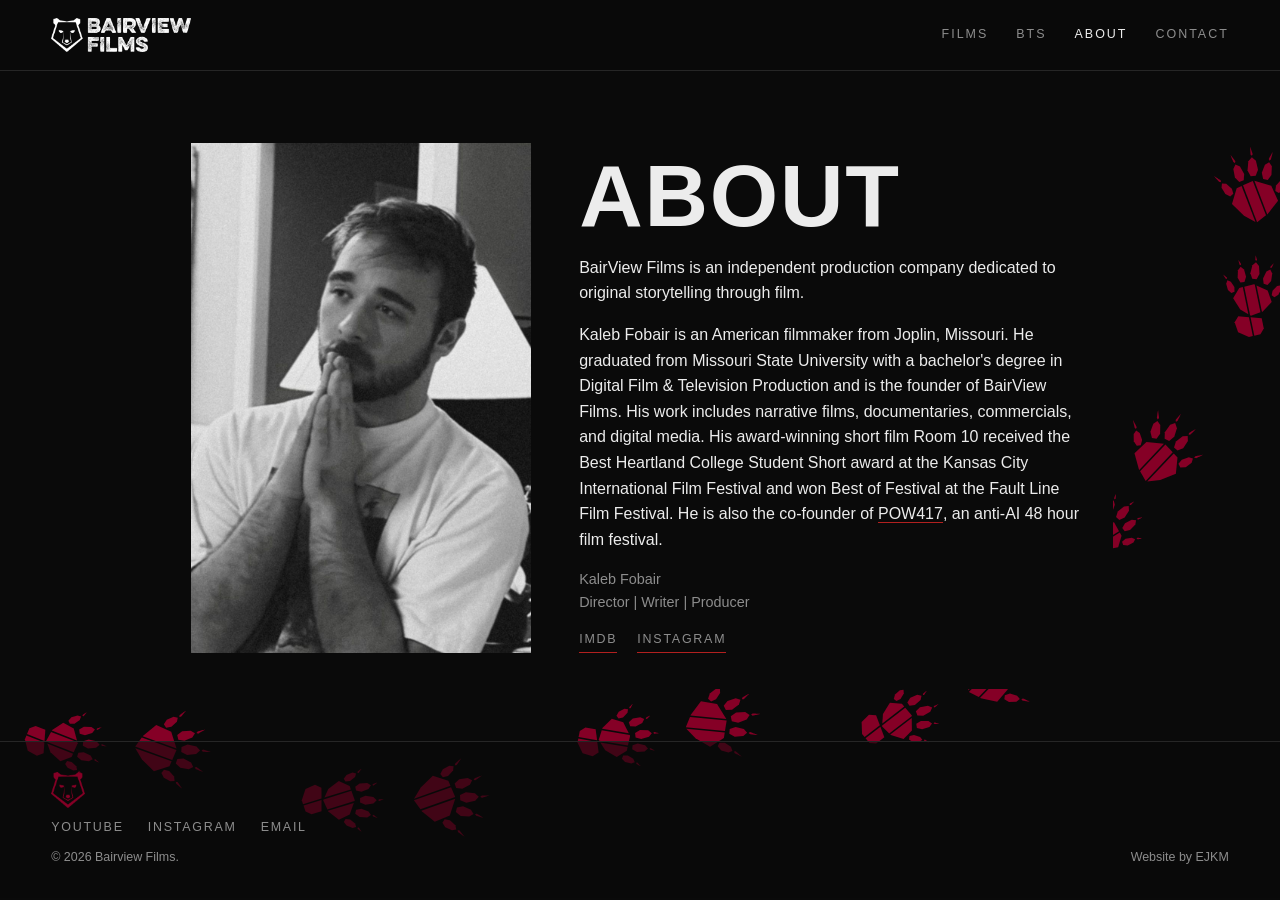
==== commit ad134e87: "Hind print: shorter, wider heel cut by the same slashes as the pad" ====
--- a/about.html
+++ b/about.html
@@ -24,30 +24,30 @@
 </header>
 <main>
 <div class="paws" aria-hidden="true">
-<svg width="0" height="0" style="position:absolute" aria-hidden="true"><defs><g id="paw-fl"><path d="M172.3,414.1 L169.1,412.0 L103.1,338.0 L137.1,248.0 L234.1,211.9Z"/><path d="M243.6,211.7 L302.7,233.7 L235.0,455.3 L180.1,419.2Z"/><path d="M311.2,236.8 L341.1,248.0 L375.1,338.0 L309.1,412.0 L244.7,454.3Z"/><path d="M68.4,277.8 L48.7,238.7 L52.7,213.6 L77.8,217.6 L108.9,248.4 L115.3,279.4 L95.9,293.5Z"/><path d="M131.4,184.0 L125.5,133.8 L139.8,108.0 L165.6,122.3 L187.2,168.0 L181.9,204.1 L155.1,211.8Z"/><path d="M208.1,147.8 L216.8,95.0 L239.1,73.0 L261.5,95.0 L270.1,147.8 L254.0,183.0 L224.3,183.0Z"/><path d="M291.1,168.0 L312.7,122.3 L338.5,108.0 L352.8,133.8 L346.9,184.0 L323.2,211.8 L296.4,204.1Z"/><path d="M369.4,248.4 L400.5,217.6 L425.6,213.6 L429.6,238.7 L409.8,277.8 L382.4,293.5 L363.0,279.4Z"/><path d="M47.4,206.3 L43.7,205.3 L40.0,204.2 L36.5,203.1 L34.8,200.6 L33.0,198.3 L31.1,195.9 L29.2,193.6 L27.3,191.3 L25.3,189.0 L23.4,186.7 L21.5,184.4 L19.6,182.0 L17.8,179.6 L16.0,177.2 L14.3,174.7 L12.8,172.2 L11.3,169.5 L10.0,166.7 L10.0,166.7 L12.3,168.8 L14.6,170.8 L17.0,172.8 L19.4,174.7 L21.9,176.7 L24.4,178.5 L26.9,180.4 L29.5,182.2 L32.1,184.1 L34.6,185.9 L37.2,187.8 L39.7,189.7 L42.2,191.6 L44.6,193.5 L46.9,195.5 L47.4,198.9 L47.5,202.5 L47.4,206.3Z"/><path d="M137.3,99.4 L134.2,97.2 L131.1,94.9 L128.2,92.6 L127.4,89.7 L126.5,86.9 L125.6,84.0 L124.6,81.2 L123.6,78.3 L122.5,75.5 L121.5,72.7 L120.5,69.9 L119.5,67.0 L118.6,64.2 L117.8,61.3 L117.1,58.4 L116.5,55.4 L116.0,52.4 L115.7,49.4 L115.7,49.4 L117.2,52.1 L118.7,54.8 L120.2,57.5 L121.8,60.1 L123.5,62.8 L125.2,65.4 L126.9,68.0 L128.7,70.6 L130.5,73.2 L132.3,75.8 L134.1,78.5 L135.8,81.1 L137.5,83.7 L139.1,86.4 L140.6,89.1 L139.8,92.4 L138.7,95.8 L137.3,99.4Z"/><path d="M239.1,64.0 L236.8,61.0 L234.8,58.0 L233.1,55.0 L233.7,52.0 L234.3,49.0 L235.1,46.0 L235.9,43.0 L236.7,40.0 L237.5,37.0 L238.3,34.0 L239.1,31.0 L239.9,28.0 L240.7,25.0 L241.5,22.0 L242.2,19.0 L242.8,16.0 L243.5,13.0 L244.1,10.0 L244.1,10.0 L244.7,13.0 L245.2,16.0 L245.4,19.0 L245.6,22.0 L245.8,25.0 L245.8,28.0 L245.9,31.0 L245.8,34.0 L245.8,37.0 L245.8,40.0 L245.7,43.0 L245.7,46.0 L245.7,49.0 L245.8,52.0 L245.9,55.0 L243.8,58.0 L241.6,61.0 L239.1,64.0Z"/><path d="M341.0,99.4 L339.5,95.8 L338.5,92.4 L337.7,89.1 L339.2,86.4 L340.8,83.7 L342.5,81.1 L344.2,78.5 L346.0,75.8 L347.8,73.2 L349.6,70.6 L351.3,68.0 L353.1,65.4 L354.8,62.8 L356.5,60.1 L358.1,57.5 L359.6,54.8 L361.1,52.1 L362.6,49.4 L362.6,49.4 L362.3,52.4 L361.8,55.4 L361.2,58.4 L360.5,61.3 L359.7,64.2 L358.8,67.0 L357.8,69.9 L356.8,72.7 L355.8,75.5 L354.7,78.3 L353.7,81.2 L352.7,84.0 L351.8,86.9 L350.9,89.7 L350.1,92.6 L347.2,94.9 L344.1,97.2 L341.0,99.4Z"/><path d="M430.9,206.3 L430.8,202.5 L430.9,198.9 L431.4,195.5 L433.7,193.5 L436.1,191.6 L438.6,189.7 L441.1,187.8 L443.6,185.9 L446.2,184.1 L448.8,182.2 L451.4,180.4 L453.9,178.5 L456.4,176.7 L458.9,174.7 L461.3,172.8 L463.7,170.8 L466.0,168.8 L468.3,166.7 L468.3,166.7 L467.0,169.5 L465.5,172.2 L463.9,174.7 L462.3,177.2 L460.5,179.6 L458.7,182.0 L456.8,184.4 L454.9,186.7 L453.0,189.0 L451.0,191.3 L449.1,193.6 L447.2,195.9 L445.3,198.3 L443.5,200.6 L441.8,203.1 L438.2,204.2 L434.6,205.3 L430.9,206.3Z"/></g><g id="paw-fr"><path d="M306.7,414.1 L309.9,412.0 L375.9,338.0 L341.9,248.0 L244.9,211.9Z"/><path d="M235.4,211.7 L176.3,233.7 L244.0,455.3 L298.9,419.2Z"/><path d="M167.8,236.8 L137.9,248.0 L103.9,338.0 L169.9,412.0 L234.3,454.3Z"/><path d="M410.6,277.8 L430.3,238.7 L426.3,213.6 L401.2,217.6 L370.1,248.4 L363.7,279.4 L383.1,293.5Z"/><path d="M347.6,184.0 L353.5,133.8 L339.2,108.0 L313.4,122.3 L291.8,168.0 L297.1,204.1 L323.9,211.8Z"/><path d="M270.9,147.8 L262.2,95.0 L239.9,73.0 L217.5,95.0 L208.9,147.8 L225.0,183.0 L254.7,183.0Z"/><path d="M187.9,168.0 L166.3,122.3 L140.5,108.0 L126.2,133.8 L132.1,184.0 L155.8,211.8 L182.6,204.1Z"/><path d="M109.6,248.4 L78.5,217.6 L53.4,213.6 L49.4,238.7 L69.2,277.8 L96.6,293.5 L116.0,279.4Z"/><path d="M431.6,206.3 L435.3,205.3 L439.0,204.2 L442.5,203.1 L444.2,200.6 L446.0,198.3 L447.9,195.9 L449.8,193.6 L451.7,191.3 L453.7,189.0 L455.6,186.7 L457.5,184.4 L459.4,182.0 L461.2,179.6 L463.0,177.2 L464.7,174.7 L466.2,172.2 L467.7,169.5 L469.0,166.7 L469.0,166.7 L466.7,168.8 L464.4,170.8 L462.0,172.8 L459.6,174.7 L457.1,176.7 L454.6,178.5 L452.1,180.4 L449.5,182.2 L446.9,184.1 L444.4,185.9 L441.8,187.8 L439.3,189.7 L436.8,191.6 L434.4,193.5 L432.1,195.5 L431.6,198.9 L431.5,202.5 L431.6,206.3Z"/><path d="M341.7,99.4 L344.8,97.2 L347.9,94.9 L350.8,92.6 L351.6,89.7 L352.5,86.9 L353.4,84.0 L354.4,81.2 L355.4,78.3 L356.5,75.5 L357.5,72.7 L358.5,69.9 L359.5,67.0 L360.4,64.2 L361.2,61.3 L361.9,58.4 L362.5,55.4 L363.0,52.4 L363.3,49.4 L363.3,49.4 L361.8,52.1 L360.3,54.8 L358.8,57.5 L357.2,60.1 L355.5,62.8 L353.8,65.4 L352.1,68.0 L350.3,70.6 L348.5,73.2 L346.7,75.8 L344.9,78.5 L343.2,81.1 L341.5,83.7 L339.9,86.4 L338.4,89.1 L339.2,92.4 L340.3,95.8 L341.7,99.4Z"/><path d="M239.9,64.0 L242.2,61.0 L244.2,58.0 L245.9,55.0 L245.3,52.0 L244.7,49.0 L243.9,46.0 L243.1,43.0 L242.3,40.0 L241.5,37.0 L240.7,34.0 L239.9,31.0 L239.1,28.0 L238.3,25.0 L237.5,22.0 L236.8,19.0 L236.2,16.0 L235.5,13.0 L234.9,10.0 L234.9,10.0 L234.3,13.0 L233.8,16.0 L233.6,19.0 L233.4,22.0 L233.2,25.0 L233.2,28.0 L233.1,31.0 L233.2,34.0 L233.2,37.0 L233.2,40.0 L233.3,43.0 L233.3,46.0 L233.3,49.0 L233.2,52.0 L233.1,55.0 L235.2,58.0 L237.4,61.0 L239.9,64.0Z"/><path d="M138.0,99.4 L139.5,95.8 L140.5,92.4 L141.3,89.1 L139.8,86.4 L138.2,83.7 L136.5,81.1 L134.8,78.5 L133.0,75.8 L131.2,73.2 L129.4,70.6 L127.7,68.0 L125.9,65.4 L124.2,62.8 L122.5,60.1 L120.9,57.5 L119.4,54.8 L117.9,52.1 L116.4,49.4 L116.4,49.4 L116.7,52.4 L117.2,55.4 L117.8,58.4 L118.5,61.3 L119.3,64.2 L120.2,67.0 L121.2,69.9 L122.2,72.7 L123.2,75.5 L124.3,78.3 L125.3,81.2 L126.3,84.0 L127.2,86.9 L128.1,89.7 L128.9,92.6 L131.8,94.9 L134.9,97.2 L138.0,99.4Z"/><path d="M48.1,206.3 L48.2,202.5 L48.1,198.9 L47.6,195.5 L45.3,193.5 L42.9,191.6 L40.4,189.7 L37.9,187.8 L35.4,185.9 L32.8,184.1 L30.2,182.2 L27.6,180.4 L25.1,178.5 L22.6,176.7 L20.1,174.7 L17.7,172.8 L15.3,170.8 L13.0,168.8 L10.7,166.7 L10.7,166.7 L12.0,169.5 L13.5,172.2 L15.1,174.7 L16.7,177.2 L18.5,179.6 L20.3,182.0 L22.2,184.4 L24.1,186.7 L26.0,189.0 L28.0,191.3 L29.9,193.6 L31.8,195.9 L33.7,198.3 L35.5,200.6 L37.2,203.1 L40.8,204.2 L44.4,205.3 L48.1,206.3Z"/></g><g id="paw-hl"><path d="M131.9,337.8 L128.1,336.0 L80.1,274.0 L110.1,210.0 L178.4,185.6Z"/><path d="M194.1,180.0 L249.4,199.8 L199.3,363.6 L194.1,366.0 L140.2,341.5 L189.0,181.8Z"/><path d="M257.9,202.8 L278.1,210.0 L308.1,274.0 L260.1,336.0 L210.2,358.7Z"/><path d="M146.1,376.0 L242.1,376.0 L260.1,432.0 L232.1,512.0 L194.1,534.0 L156.1,512.0 L128.1,436.0Z"/><path d="M44.9,228.7 L31.3,193.3 L36.6,172.2 L57.5,178.2 L81.3,207.7 L84.3,234.7 L66.8,244.8Z"/><path d="M95.1,151.4 L92.7,106.7 L106.5,85.0 L127.9,99.3 L144.0,141.0 L137.4,172.5 L113.9,177.5Z"/><path d="M167.1,117.6 L174.6,70.6 L194.1,51.0 L213.5,70.6 L221.1,117.6 L207.0,149.0 L181.1,149.0Z"/><path d="M244.2,141.0 L260.2,99.3 L281.6,85.0 L295.4,106.7 L293.1,151.4 L274.2,177.5 L250.8,172.5Z"/><path d="M306.9,207.7 L330.7,178.2 L351.6,172.2 L356.9,193.3 L343.2,228.7 L321.3,244.8 L303.8,234.7Z"/><path d="M32.1,164.4 L29.5,163.9 L27.0,163.3 L24.5,162.6 L23.6,161.1 L22.6,159.6 L21.5,158.2 L20.4,156.8 L19.3,155.4 L18.1,154.0 L17.0,152.6 L15.9,151.2 L14.8,149.8 L13.8,148.3 L12.8,146.8 L11.9,145.3 L11.2,143.7 L10.5,142.0 L10.0,140.2 L10.0,140.2 L11.4,141.5 L12.8,142.7 L14.2,143.9 L15.7,145.1 L17.3,146.3 L18.9,147.4 L20.5,148.5 L22.2,149.6 L23.9,150.7 L25.6,151.7 L27.3,152.8 L28.9,153.9 L30.5,155.1 L32.0,156.3 L33.4,157.5 L33.2,159.6 L32.8,162.0 L32.1,164.4Z"/><path d="M104.6,76.2 L102.3,74.9 L100.1,73.5 L98.0,72.2 L97.6,70.4 L97.1,68.7 L96.5,67.0 L95.9,65.3 L95.3,63.6 L94.6,62.0 L94.0,60.3 L93.3,58.6 L92.7,56.9 L92.2,55.2 L91.8,53.5 L91.4,51.7 L91.2,50.0 L91.0,48.2 L91.1,46.4 L91.1,46.4 L92.1,48.0 L93.0,49.6 L94.0,51.2 L95.0,52.8 L96.2,54.4 L97.4,55.9 L98.6,57.5 L99.9,59.0 L101.1,60.6 L102.4,62.1 L103.6,63.7 L104.9,65.2 L106.0,66.8 L107.1,68.4 L108.1,70.0 L107.2,72.0 L106.1,74.1 L104.6,76.2Z"/><path d="M194.1,42.0 L192.2,40.2 L190.6,38.4 L189.3,36.7 L189.8,34.9 L190.4,33.1 L191.1,31.3 L191.8,29.6 L192.5,27.8 L193.2,26.0 L194.0,24.2 L194.7,22.4 L195.5,20.7 L196.1,18.9 L196.8,17.1 L197.4,15.3 L198.0,13.6 L198.5,11.8 L199.1,10.0 L199.1,10.0 L199.5,11.8 L199.8,13.6 L200.0,15.3 L200.1,17.1 L200.2,18.9 L200.2,20.7 L200.1,22.4 L200.0,24.2 L199.9,26.0 L199.8,27.8 L199.7,29.6 L199.6,31.3 L199.5,33.1 L199.5,34.9 L199.5,36.7 L197.8,38.4 L196.0,40.2 L194.1,42.0Z"/><path d="M283.5,76.2 L282.1,74.1 L280.9,72.0 L280.0,70.0 L281.0,68.4 L282.1,66.8 L283.3,65.2 L284.5,63.7 L285.7,62.1 L287.0,60.6 L288.3,59.0 L289.5,57.5 L290.8,55.9 L292.0,54.4 L293.1,52.8 L294.2,51.2 L295.1,49.6 L296.1,48.0 L297.0,46.4 L297.0,46.4 L297.1,48.2 L297.0,50.0 L296.7,51.7 L296.4,53.5 L295.9,55.2 L295.4,56.9 L294.8,58.6 L294.2,60.3 L293.5,62.0 L292.8,63.6 L292.2,65.3 L291.6,67.0 L291.0,68.7 L290.5,70.4 L290.1,72.2 L288.0,73.5 L285.8,74.9 L283.5,76.2Z"/><path d="M356.1,164.4 L355.3,162.0 L354.9,159.6 L354.7,157.5 L356.1,156.3 L357.6,155.1 L359.2,153.9 L360.9,152.8 L362.5,151.7 L364.2,150.7 L365.9,149.6 L367.6,148.5 L369.2,147.4 L370.8,146.3 L372.4,145.1 L373.9,143.9 L375.4,142.7 L376.7,141.5 L378.1,140.2 L378.1,140.2 L377.6,142.0 L377.0,143.7 L376.2,145.3 L375.3,146.8 L374.3,148.3 L373.3,149.8 L372.2,151.2 L371.1,152.6 L370.0,154.0 L368.8,155.4 L367.7,156.8 L366.6,158.2 L365.5,159.6 L364.5,161.1 L363.6,162.6 L361.2,163.3 L358.6,163.9 L356.1,164.4Z"/></g><g id="paw-hr"><path d="M257.1,337.8 L260.9,336.0 L308.9,274.0 L278.9,210.0 L210.6,185.6Z"/><path d="M194.9,180.0 L139.6,199.8 L189.7,363.6 L194.9,366.0 L248.8,341.5 L200.0,181.8Z"/><path d="M131.1,202.8 L110.9,210.0 L80.9,274.0 L128.9,336.0 L178.8,358.7Z"/><path d="M242.9,376.0 L146.9,376.0 L128.9,432.0 L156.9,512.0 L194.9,534.0 L232.9,512.0 L260.9,436.0Z"/><path d="M344.1,228.7 L357.7,193.3 L352.4,172.2 L331.5,178.2 L307.7,207.7 L304.7,234.7 L322.2,244.8Z"/><path d="M293.9,151.4 L296.3,106.7 L282.5,85.0 L261.1,99.3 L245.0,141.0 L251.6,172.5 L275.1,177.5Z"/><path d="M221.9,117.6 L214.4,70.6 L194.9,51.0 L175.5,70.6 L167.9,117.6 L182.0,149.0 L207.9,149.0Z"/><path d="M144.8,141.0 L128.8,99.3 L107.4,85.0 L93.6,106.7 L95.9,151.4 L114.8,177.5 L138.2,172.5Z"/><path d="M82.1,207.7 L58.3,178.2 L37.4,172.2 L32.1,193.3 L45.8,228.7 L67.7,244.8 L85.2,234.7Z"/><path d="M356.9,164.4 L359.5,163.9 L362.0,163.3 L364.5,162.6 L365.4,161.1 L366.4,159.6 L367.5,158.2 L368.6,156.8 L369.7,155.4 L370.9,154.0 L372.0,152.6 L373.1,151.2 L374.2,149.8 L375.2,148.3 L376.2,146.8 L377.1,145.3 L377.8,143.7 L378.5,142.0 L379.0,140.2 L379.0,140.2 L377.6,141.5 L376.2,142.7 L374.8,143.9 L373.3,145.1 L371.7,146.3 L370.1,147.4 L368.5,148.5 L366.8,149.6 L365.1,150.7 L363.4,151.7 L361.7,152.8 L360.1,153.9 L358.5,155.1 L357.0,156.3 L355.6,157.5 L355.8,159.6 L356.2,162.0 L356.9,164.4Z"/><path d="M284.4,76.2 L286.7,74.9 L288.9,73.5 L291.0,72.2 L291.4,70.4 L291.9,68.7 L292.5,67.0 L293.1,65.3 L293.7,63.6 L294.4,62.0 L295.0,60.3 L295.7,58.6 L296.3,56.9 L296.8,55.2 L297.2,53.5 L297.6,51.7 L297.8,50.0 L298.0,48.2 L297.9,46.4 L297.9,46.4 L296.9,48.0 L296.0,49.6 L295.0,51.2 L294.0,52.8 L292.8,54.4 L291.6,55.9 L290.4,57.5 L289.1,59.0 L287.9,60.6 L286.6,62.1 L285.4,63.7 L284.1,65.2 L283.0,66.8 L281.9,68.4 L280.9,70.0 L281.8,72.0 L282.9,74.1 L284.4,76.2Z"/><path d="M194.9,42.0 L196.8,40.2 L198.4,38.4 L199.7,36.7 L199.2,34.9 L198.6,33.1 L197.9,31.3 L197.2,29.6 L196.5,27.8 L195.8,26.0 L195.0,24.2 L194.3,22.4 L193.5,20.7 L192.9,18.9 L192.2,17.1 L191.6,15.3 L191.0,13.6 L190.5,11.8 L189.9,10.0 L189.9,10.0 L189.5,11.8 L189.2,13.6 L189.0,15.3 L188.9,17.1 L188.8,18.9 L188.8,20.7 L188.9,22.4 L189.0,24.2 L189.1,26.0 L189.2,27.8 L189.3,29.6 L189.4,31.3 L189.5,33.1 L189.5,34.9 L189.5,36.7 L191.2,38.4 L193.0,40.2 L194.9,42.0Z"/><path d="M105.5,76.2 L106.9,74.1 L108.1,72.0 L109.0,70.0 L108.0,68.4 L106.9,66.8 L105.7,65.2 L104.5,63.7 L103.3,62.1 L102.0,60.6 L100.7,59.0 L99.5,57.5 L98.2,55.9 L97.0,54.4 L95.9,52.8 L94.8,51.2 L93.9,49.6 L92.9,48.0 L92.0,46.4 L92.0,46.4 L91.9,48.2 L92.0,50.0 L92.3,51.7 L92.6,53.5 L93.1,55.2 L93.6,56.9 L94.2,58.6 L94.8,60.3 L95.5,62.0 L96.2,63.6 L96.8,65.3 L97.4,67.0 L98.0,68.7 L98.5,70.4 L98.9,72.2 L101.0,73.5 L103.2,74.9 L105.5,76.2Z"/><path d="M32.9,164.4 L33.7,162.0 L34.1,159.6 L34.3,157.5 L32.9,156.3 L31.4,155.1 L29.8,153.9 L28.1,152.8 L26.5,151.7 L24.8,150.7 L23.1,149.6 L21.4,148.5 L19.8,147.4 L18.2,146.3 L16.6,145.1 L15.1,143.9 L13.6,142.7 L12.3,141.5 L10.9,140.2 L10.9,140.2 L11.4,142.0 L12.0,143.7 L12.8,145.3 L13.7,146.8 L14.7,148.3 L15.7,149.8 L16.8,151.2 L17.9,152.6 L19.0,154.0 L20.2,155.4 L21.3,156.8 L22.4,158.2 L23.5,159.6 L24.5,161.1 L25.4,162.6 L27.8,163.3 L30.4,163.9 L32.9,164.4Z"/></g></defs></svg>
+<svg width="0" height="0" style="position:absolute" aria-hidden="true"><defs><g id="paw-fl"><path d="M172.3,414.1 L169.1,412.0 L103.1,338.0 L137.1,248.0 L234.1,211.9Z"/><path d="M243.6,211.7 L302.7,233.7 L235.0,455.3 L180.1,419.2Z"/><path d="M311.2,236.8 L341.1,248.0 L375.1,338.0 L309.1,412.0 L244.7,454.3Z"/><path d="M68.4,277.8 L48.7,238.7 L52.7,213.6 L77.8,217.6 L108.9,248.4 L115.3,279.4 L95.9,293.5Z"/><path d="M131.4,184.0 L125.5,133.8 L139.8,108.0 L165.6,122.3 L187.2,168.0 L181.9,204.1 L155.1,211.8Z"/><path d="M208.1,147.8 L216.8,95.0 L239.1,73.0 L261.5,95.0 L270.1,147.8 L254.0,183.0 L224.3,183.0Z"/><path d="M291.1,168.0 L312.7,122.3 L338.5,108.0 L352.8,133.8 L346.9,184.0 L323.2,211.8 L296.4,204.1Z"/><path d="M369.4,248.4 L400.5,217.6 L425.6,213.6 L429.6,238.7 L409.8,277.8 L382.4,293.5 L363.0,279.4Z"/><path d="M47.4,206.3 L43.7,205.3 L40.0,204.2 L36.5,203.1 L34.8,200.6 L33.0,198.3 L31.1,195.9 L29.2,193.6 L27.3,191.3 L25.3,189.0 L23.4,186.7 L21.5,184.4 L19.6,182.0 L17.8,179.6 L16.0,177.2 L14.3,174.7 L12.8,172.2 L11.3,169.5 L10.0,166.7 L10.0,166.7 L12.3,168.8 L14.6,170.8 L17.0,172.8 L19.4,174.7 L21.9,176.7 L24.4,178.5 L26.9,180.4 L29.5,182.2 L32.1,184.1 L34.6,185.9 L37.2,187.8 L39.7,189.7 L42.2,191.6 L44.6,193.5 L46.9,195.5 L47.4,198.9 L47.5,202.5 L47.4,206.3Z"/><path d="M137.3,99.4 L134.2,97.2 L131.1,94.9 L128.2,92.6 L127.4,89.7 L126.5,86.9 L125.6,84.0 L124.6,81.2 L123.6,78.3 L122.5,75.5 L121.5,72.7 L120.5,69.9 L119.5,67.0 L118.6,64.2 L117.8,61.3 L117.1,58.4 L116.5,55.4 L116.0,52.4 L115.7,49.4 L115.7,49.4 L117.2,52.1 L118.7,54.8 L120.2,57.5 L121.8,60.1 L123.5,62.8 L125.2,65.4 L126.9,68.0 L128.7,70.6 L130.5,73.2 L132.3,75.8 L134.1,78.5 L135.8,81.1 L137.5,83.7 L139.1,86.4 L140.6,89.1 L139.8,92.4 L138.7,95.8 L137.3,99.4Z"/><path d="M239.1,64.0 L236.8,61.0 L234.8,58.0 L233.1,55.0 L233.7,52.0 L234.3,49.0 L235.1,46.0 L235.9,43.0 L236.7,40.0 L237.5,37.0 L238.3,34.0 L239.1,31.0 L239.9,28.0 L240.7,25.0 L241.5,22.0 L242.2,19.0 L242.8,16.0 L243.5,13.0 L244.1,10.0 L244.1,10.0 L244.7,13.0 L245.2,16.0 L245.4,19.0 L245.6,22.0 L245.8,25.0 L245.8,28.0 L245.9,31.0 L245.8,34.0 L245.8,37.0 L245.8,40.0 L245.7,43.0 L245.7,46.0 L245.7,49.0 L245.8,52.0 L245.9,55.0 L243.8,58.0 L241.6,61.0 L239.1,64.0Z"/><path d="M341.0,99.4 L339.5,95.8 L338.5,92.4 L337.7,89.1 L339.2,86.4 L340.8,83.7 L342.5,81.1 L344.2,78.5 L346.0,75.8 L347.8,73.2 L349.6,70.6 L351.3,68.0 L353.1,65.4 L354.8,62.8 L356.5,60.1 L358.1,57.5 L359.6,54.8 L361.1,52.1 L362.6,49.4 L362.6,49.4 L362.3,52.4 L361.8,55.4 L361.2,58.4 L360.5,61.3 L359.7,64.2 L358.8,67.0 L357.8,69.9 L356.8,72.7 L355.8,75.5 L354.7,78.3 L353.7,81.2 L352.7,84.0 L351.8,86.9 L350.9,89.7 L350.1,92.6 L347.2,94.9 L344.1,97.2 L341.0,99.4Z"/><path d="M430.9,206.3 L430.8,202.5 L430.9,198.9 L431.4,195.5 L433.7,193.5 L436.1,191.6 L438.6,189.7 L441.1,187.8 L443.6,185.9 L446.2,184.1 L448.8,182.2 L451.4,180.4 L453.9,178.5 L456.4,176.7 L458.9,174.7 L461.3,172.8 L463.7,170.8 L466.0,168.8 L468.3,166.7 L468.3,166.7 L467.0,169.5 L465.5,172.2 L463.9,174.7 L462.3,177.2 L460.5,179.6 L458.7,182.0 L456.8,184.4 L454.9,186.7 L453.0,189.0 L451.0,191.3 L449.1,193.6 L447.2,195.9 L445.3,198.3 L443.5,200.6 L441.8,203.1 L438.2,204.2 L434.6,205.3 L430.9,206.3Z"/></g><g id="paw-fr"><path d="M306.7,414.1 L309.9,412.0 L375.9,338.0 L341.9,248.0 L244.9,211.9Z"/><path d="M235.4,211.7 L176.3,233.7 L244.0,455.3 L298.9,419.2Z"/><path d="M167.8,236.8 L137.9,248.0 L103.9,338.0 L169.9,412.0 L234.3,454.3Z"/><path d="M410.6,277.8 L430.3,238.7 L426.3,213.6 L401.2,217.6 L370.1,248.4 L363.7,279.4 L383.1,293.5Z"/><path d="M347.6,184.0 L353.5,133.8 L339.2,108.0 L313.4,122.3 L291.8,168.0 L297.1,204.1 L323.9,211.8Z"/><path d="M270.9,147.8 L262.2,95.0 L239.9,73.0 L217.5,95.0 L208.9,147.8 L225.0,183.0 L254.7,183.0Z"/><path d="M187.9,168.0 L166.3,122.3 L140.5,108.0 L126.2,133.8 L132.1,184.0 L155.8,211.8 L182.6,204.1Z"/><path d="M109.6,248.4 L78.5,217.6 L53.4,213.6 L49.4,238.7 L69.2,277.8 L96.6,293.5 L116.0,279.4Z"/><path d="M431.6,206.3 L435.3,205.3 L439.0,204.2 L442.5,203.1 L444.2,200.6 L446.0,198.3 L447.9,195.9 L449.8,193.6 L451.7,191.3 L453.7,189.0 L455.6,186.7 L457.5,184.4 L459.4,182.0 L461.2,179.6 L463.0,177.2 L464.7,174.7 L466.2,172.2 L467.7,169.5 L469.0,166.7 L469.0,166.7 L466.7,168.8 L464.4,170.8 L462.0,172.8 L459.6,174.7 L457.1,176.7 L454.6,178.5 L452.1,180.4 L449.5,182.2 L446.9,184.1 L444.4,185.9 L441.8,187.8 L439.3,189.7 L436.8,191.6 L434.4,193.5 L432.1,195.5 L431.6,198.9 L431.5,202.5 L431.6,206.3Z"/><path d="M341.7,99.4 L344.8,97.2 L347.9,94.9 L350.8,92.6 L351.6,89.7 L352.5,86.9 L353.4,84.0 L354.4,81.2 L355.4,78.3 L356.5,75.5 L357.5,72.7 L358.5,69.9 L359.5,67.0 L360.4,64.2 L361.2,61.3 L361.9,58.4 L362.5,55.4 L363.0,52.4 L363.3,49.4 L363.3,49.4 L361.8,52.1 L360.3,54.8 L358.8,57.5 L357.2,60.1 L355.5,62.8 L353.8,65.4 L352.1,68.0 L350.3,70.6 L348.5,73.2 L346.7,75.8 L344.9,78.5 L343.2,81.1 L341.5,83.7 L339.9,86.4 L338.4,89.1 L339.2,92.4 L340.3,95.8 L341.7,99.4Z"/><path d="M239.9,64.0 L242.2,61.0 L244.2,58.0 L245.9,55.0 L245.3,52.0 L244.7,49.0 L243.9,46.0 L243.1,43.0 L242.3,40.0 L241.5,37.0 L240.7,34.0 L239.9,31.0 L239.1,28.0 L238.3,25.0 L237.5,22.0 L236.8,19.0 L236.2,16.0 L235.5,13.0 L234.9,10.0 L234.9,10.0 L234.3,13.0 L233.8,16.0 L233.6,19.0 L233.4,22.0 L233.2,25.0 L233.2,28.0 L233.1,31.0 L233.2,34.0 L233.2,37.0 L233.2,40.0 L233.3,43.0 L233.3,46.0 L233.3,49.0 L233.2,52.0 L233.1,55.0 L235.2,58.0 L237.4,61.0 L239.9,64.0Z"/><path d="M138.0,99.4 L139.5,95.8 L140.5,92.4 L141.3,89.1 L139.8,86.4 L138.2,83.7 L136.5,81.1 L134.8,78.5 L133.0,75.8 L131.2,73.2 L129.4,70.6 L127.7,68.0 L125.9,65.4 L124.2,62.8 L122.5,60.1 L120.9,57.5 L119.4,54.8 L117.9,52.1 L116.4,49.4 L116.4,49.4 L116.7,52.4 L117.2,55.4 L117.8,58.4 L118.5,61.3 L119.3,64.2 L120.2,67.0 L121.2,69.9 L122.2,72.7 L123.2,75.5 L124.3,78.3 L125.3,81.2 L126.3,84.0 L127.2,86.9 L128.1,89.7 L128.9,92.6 L131.8,94.9 L134.9,97.2 L138.0,99.4Z"/><path d="M48.1,206.3 L48.2,202.5 L48.1,198.9 L47.6,195.5 L45.3,193.5 L42.9,191.6 L40.4,189.7 L37.9,187.8 L35.4,185.9 L32.8,184.1 L30.2,182.2 L27.6,180.4 L25.1,178.5 L22.6,176.7 L20.1,174.7 L17.7,172.8 L15.3,170.8 L13.0,168.8 L10.7,166.7 L10.7,166.7 L12.0,169.5 L13.5,172.2 L15.1,174.7 L16.7,177.2 L18.5,179.6 L20.3,182.0 L22.2,184.4 L24.1,186.7 L26.0,189.0 L28.0,191.3 L29.9,193.6 L31.8,195.9 L33.7,198.3 L35.5,200.6 L37.2,203.1 L40.8,204.2 L44.4,205.3 L48.1,206.3Z"/></g><g id="paw-hl"><path d="M131.9,337.8 L128.1,336.0 L80.1,274.0 L110.1,210.0 L178.4,185.6Z"/><path d="M194.1,180.0 L249.4,199.8 L199.3,363.6 L194.1,366.0 L140.2,341.5 L189.0,181.8Z"/><path d="M257.9,202.8 L278.1,210.0 L308.1,274.0 L260.1,336.0 L210.2,358.7Z"/><path d="M129.6,376.0 L195.5,376.0 L163.2,481.7 L128.1,470.0 L111.7,434.7Z"/><path d="M204.9,376.0 L268.1,376.0 L286.1,414.0 L260.1,470.0 L194.1,492.0 L171.7,484.6Z"/><path d="M44.9,228.7 L31.3,193.3 L36.6,172.2 L57.5,178.2 L81.3,207.7 L84.3,234.7 L66.8,244.8Z"/><path d="M95.1,151.4 L92.7,106.7 L106.5,85.0 L127.9,99.3 L144.0,141.0 L137.4,172.5 L113.9,177.5Z"/><path d="M167.1,117.6 L174.6,70.6 L194.1,51.0 L213.5,70.6 L221.1,117.6 L207.0,149.0 L181.1,149.0Z"/><path d="M244.2,141.0 L260.2,99.3 L281.6,85.0 L295.4,106.7 L293.1,151.4 L274.2,177.5 L250.8,172.5Z"/><path d="M306.9,207.7 L330.7,178.2 L351.6,172.2 L356.9,193.3 L343.2,228.7 L321.3,244.8 L303.8,234.7Z"/><path d="M32.1,164.4 L29.5,163.9 L27.0,163.3 L24.5,162.6 L23.6,161.1 L22.6,159.6 L21.5,158.2 L20.4,156.8 L19.3,155.4 L18.1,154.0 L17.0,152.6 L15.9,151.2 L14.8,149.8 L13.8,148.3 L12.8,146.8 L11.9,145.3 L11.2,143.7 L10.5,142.0 L10.0,140.2 L10.0,140.2 L11.4,141.5 L12.8,142.7 L14.2,143.9 L15.7,145.1 L17.3,146.3 L18.9,147.4 L20.5,148.5 L22.2,149.6 L23.9,150.7 L25.6,151.7 L27.3,152.8 L28.9,153.9 L30.5,155.1 L32.0,156.3 L33.4,157.5 L33.2,159.6 L32.8,162.0 L32.1,164.4Z"/><path d="M104.6,76.2 L102.3,74.9 L100.1,73.5 L98.0,72.2 L97.6,70.4 L97.1,68.7 L96.5,67.0 L95.9,65.3 L95.3,63.6 L94.6,62.0 L94.0,60.3 L93.3,58.6 L92.7,56.9 L92.2,55.2 L91.8,53.5 L91.4,51.7 L91.2,50.0 L91.0,48.2 L91.1,46.4 L91.1,46.4 L92.1,48.0 L93.0,49.6 L94.0,51.2 L95.0,52.8 L96.2,54.4 L97.4,55.9 L98.6,57.5 L99.9,59.0 L101.1,60.6 L102.4,62.1 L103.6,63.7 L104.9,65.2 L106.0,66.8 L107.1,68.4 L108.1,70.0 L107.2,72.0 L106.1,74.1 L104.6,76.2Z"/><path d="M194.1,42.0 L192.2,40.2 L190.6,38.4 L189.3,36.7 L189.8,34.9 L190.4,33.1 L191.1,31.3 L191.8,29.6 L192.5,27.8 L193.2,26.0 L194.0,24.2 L194.7,22.4 L195.5,20.7 L196.1,18.9 L196.8,17.1 L197.4,15.3 L198.0,13.6 L198.5,11.8 L199.1,10.0 L199.1,10.0 L199.5,11.8 L199.8,13.6 L200.0,15.3 L200.1,17.1 L200.2,18.9 L200.2,20.7 L200.1,22.4 L200.0,24.2 L199.9,26.0 L199.8,27.8 L199.7,29.6 L199.6,31.3 L199.5,33.1 L199.5,34.9 L199.5,36.7 L197.8,38.4 L196.0,40.2 L194.1,42.0Z"/><path d="M283.5,76.2 L282.1,74.1 L280.9,72.0 L280.0,70.0 L281.0,68.4 L282.1,66.8 L283.3,65.2 L284.5,63.7 L285.7,62.1 L287.0,60.6 L288.3,59.0 L289.5,57.5 L290.8,55.9 L292.0,54.4 L293.1,52.8 L294.2,51.2 L295.1,49.6 L296.1,48.0 L297.0,46.4 L297.0,46.4 L297.1,48.2 L297.0,50.0 L296.7,51.7 L296.4,53.5 L295.9,55.2 L295.4,56.9 L294.8,58.6 L294.2,60.3 L293.5,62.0 L292.8,63.6 L292.2,65.3 L291.6,67.0 L291.0,68.7 L290.5,70.4 L290.1,72.2 L288.0,73.5 L285.8,74.9 L283.5,76.2Z"/><path d="M356.1,164.4 L355.3,162.0 L354.9,159.6 L354.7,157.5 L356.1,156.3 L357.6,155.1 L359.2,153.9 L360.9,152.8 L362.5,151.7 L364.2,150.7 L365.9,149.6 L367.6,148.5 L369.2,147.4 L370.8,146.3 L372.4,145.1 L373.9,143.9 L375.4,142.7 L376.7,141.5 L378.1,140.2 L378.1,140.2 L377.6,142.0 L377.0,143.7 L376.2,145.3 L375.3,146.8 L374.3,148.3 L373.3,149.8 L372.2,151.2 L371.1,152.6 L370.0,154.0 L368.8,155.4 L367.7,156.8 L366.6,158.2 L365.5,159.6 L364.5,161.1 L363.6,162.6 L361.2,163.3 L358.6,163.9 L356.1,164.4Z"/></g><g id="paw-hr"><path d="M257.1,337.8 L260.9,336.0 L308.9,274.0 L278.9,210.0 L210.6,185.6Z"/><path d="M194.9,180.0 L139.6,199.8 L189.7,363.6 L194.9,366.0 L248.8,341.5 L200.0,181.8Z"/><path d="M131.1,202.8 L110.9,210.0 L80.9,274.0 L128.9,336.0 L178.8,358.7Z"/><path d="M259.4,376.0 L193.5,376.0 L225.8,481.7 L260.9,470.0 L277.3,434.7Z"/><path d="M184.1,376.0 L120.9,376.0 L102.9,414.0 L128.9,470.0 L194.9,492.0 L217.3,484.6Z"/><path d="M344.1,228.7 L357.7,193.3 L352.4,172.2 L331.5,178.2 L307.7,207.7 L304.7,234.7 L322.2,244.8Z"/><path d="M293.9,151.4 L296.3,106.7 L282.5,85.0 L261.1,99.3 L245.0,141.0 L251.6,172.5 L275.1,177.5Z"/><path d="M221.9,117.6 L214.4,70.6 L194.9,51.0 L175.5,70.6 L167.9,117.6 L182.0,149.0 L207.9,149.0Z"/><path d="M144.8,141.0 L128.8,99.3 L107.4,85.0 L93.6,106.7 L95.9,151.4 L114.8,177.5 L138.2,172.5Z"/><path d="M82.1,207.7 L58.3,178.2 L37.4,172.2 L32.1,193.3 L45.8,228.7 L67.7,244.8 L85.2,234.7Z"/><path d="M356.9,164.4 L359.5,163.9 L362.0,163.3 L364.5,162.6 L365.4,161.1 L366.4,159.6 L367.5,158.2 L368.6,156.8 L369.7,155.4 L370.9,154.0 L372.0,152.6 L373.1,151.2 L374.2,149.8 L375.2,148.3 L376.2,146.8 L377.1,145.3 L377.8,143.7 L378.5,142.0 L379.0,140.2 L379.0,140.2 L377.6,141.5 L376.2,142.7 L374.8,143.9 L373.3,145.1 L371.7,146.3 L370.1,147.4 L368.5,148.5 L366.8,149.6 L365.1,150.7 L363.4,151.7 L361.7,152.8 L360.1,153.9 L358.5,155.1 L357.0,156.3 L355.6,157.5 L355.8,159.6 L356.2,162.0 L356.9,164.4Z"/><path d="M284.4,76.2 L286.7,74.9 L288.9,73.5 L291.0,72.2 L291.4,70.4 L291.9,68.7 L292.5,67.0 L293.1,65.3 L293.7,63.6 L294.4,62.0 L295.0,60.3 L295.7,58.6 L296.3,56.9 L296.8,55.2 L297.2,53.5 L297.6,51.7 L297.8,50.0 L298.0,48.2 L297.9,46.4 L297.9,46.4 L296.9,48.0 L296.0,49.6 L295.0,51.2 L294.0,52.8 L292.8,54.4 L291.6,55.9 L290.4,57.5 L289.1,59.0 L287.9,60.6 L286.6,62.1 L285.4,63.7 L284.1,65.2 L283.0,66.8 L281.9,68.4 L280.9,70.0 L281.8,72.0 L282.9,74.1 L284.4,76.2Z"/><path d="M194.9,42.0 L196.8,40.2 L198.4,38.4 L199.7,36.7 L199.2,34.9 L198.6,33.1 L197.9,31.3 L197.2,29.6 L196.5,27.8 L195.8,26.0 L195.0,24.2 L194.3,22.4 L193.5,20.7 L192.9,18.9 L192.2,17.1 L191.6,15.3 L191.0,13.6 L190.5,11.8 L189.9,10.0 L189.9,10.0 L189.5,11.8 L189.2,13.6 L189.0,15.3 L188.9,17.1 L188.8,18.9 L188.8,20.7 L188.9,22.4 L189.0,24.2 L189.1,26.0 L189.2,27.8 L189.3,29.6 L189.4,31.3 L189.5,33.1 L189.5,34.9 L189.5,36.7 L191.2,38.4 L193.0,40.2 L194.9,42.0Z"/><path d="M105.5,76.2 L106.9,74.1 L108.1,72.0 L109.0,70.0 L108.0,68.4 L106.9,66.8 L105.7,65.2 L104.5,63.7 L103.3,62.1 L102.0,60.6 L100.7,59.0 L99.5,57.5 L98.2,55.9 L97.0,54.4 L95.9,52.8 L94.8,51.2 L93.9,49.6 L92.9,48.0 L92.0,46.4 L92.0,46.4 L91.9,48.2 L92.0,50.0 L92.3,51.7 L92.6,53.5 L93.1,55.2 L93.6,56.9 L94.2,58.6 L94.8,60.3 L95.5,62.0 L96.2,63.6 L96.8,65.3 L97.4,67.0 L98.0,68.7 L98.5,70.4 L98.9,72.2 L101.0,73.5 L103.2,74.9 L105.5,76.2Z"/><path d="M32.9,164.4 L33.7,162.0 L34.1,159.6 L34.3,157.5 L32.9,156.3 L31.4,155.1 L29.8,153.9 L28.1,152.8 L26.5,151.7 L24.8,150.7 L23.1,149.6 L21.4,148.5 L19.8,147.4 L18.2,146.3 L16.6,145.1 L15.1,143.9 L13.6,142.7 L12.3,141.5 L10.9,140.2 L10.9,140.2 L11.4,142.0 L12.0,143.7 L12.8,145.3 L13.7,146.8 L14.7,148.3 L15.7,149.8 L16.8,151.2 L17.9,152.6 L19.0,154.0 L20.2,155.4 L21.3,156.8 L22.4,158.2 L23.5,159.6 L24.5,161.1 L25.4,162.6 L27.8,163.3 L30.4,163.9 L32.9,164.4Z"/></g></defs></svg>
 <svg class="trail-wide" viewBox="0 0 1600 1000" preserveAspectRatio="xMidYMid slice" width="100%" height="100%" fill="#850026">
 <g class="paw" style="--d:0.40s" transform="translate(281.0 832.4) rotate(92.9) scale(0.1888) translate(-239.5 -233.0)"><use href="#paw-fl"/></g>
-<g class="paw" style="--d:0.95s" transform="translate(161.9 824.8) rotate(94.3) scale(0.1888) translate(-194.5 -272.0)"><use href="#paw-hl"/></g>
+<g class="paw" style="--d:0.95s" transform="translate(161.9 824.8) rotate(94.3) scale(0.1888) translate(-194.5 -251.0)"><use href="#paw-hl"/></g>
 <g class="paw" style="--d:1.50s" transform="translate(590.7 886.6) rotate(87.6) scale(0.1888) translate(-239.5 -233.0)"><use href="#paw-fr"/></g>
-<g class="paw" style="--d:2.05s" transform="translate(469.7 889.1) rotate(89.9) scale(0.1888) translate(-194.5 -272.0)"><use href="#paw-hr"/></g>
+<g class="paw" style="--d:2.05s" transform="translate(469.7 889.1) rotate(89.9) scale(0.1888) translate(-194.5 -251.0)"><use href="#paw-hr"/></g>
 <g class="paw" style="--d:2.60s" transform="translate(892.2 800.6) rotate(78.6) scale(0.1888) translate(-239.5 -233.0)"><use href="#paw-fl"/></g>
-<g class="paw" style="--d:3.15s" transform="translate(775.7 819.4) rotate(82.8) scale(0.1888) translate(-194.5 -272.0)"><use href="#paw-hl"/></g>
+<g class="paw" style="--d:3.15s" transform="translate(775.7 819.4) rotate(82.8) scale(0.1888) translate(-194.5 -251.0)"><use href="#paw-hl"/></g>
 <g class="paw" style="--d:3.70s" transform="translate(1201.7 747.7) rotate(61.0) scale(0.1888) translate(-239.5 -233.0)"><use href="#paw-fr"/></g>
-<g class="paw" style="--d:4.25s" transform="translate(1089.3 799.4) rotate(69.4) scale(0.1888) translate(-194.5 -272.0)"><use href="#paw-hr"/></g>
+<g class="paw" style="--d:4.25s" transform="translate(1089.3 799.4) rotate(69.4) scale(0.1888) translate(-194.5 -251.0)"><use href="#paw-hr"/></g>
 <g class="paw" style="--d:4.80s" transform="translate(1381.3 497.2) rotate(26.4) scale(0.1888) translate(-239.5 -233.0)"><use href="#paw-fl"/></g>
-<g class="paw" style="--d:5.35s" transform="translate(1318.1 590.7) rotate(41.4) scale(0.1888) translate(-194.5 -272.0)"><use href="#paw-hl"/></g>
+<g class="paw" style="--d:5.35s" transform="translate(1318.1 590.7) rotate(41.4) scale(0.1888) translate(-194.5 -251.0)"><use href="#paw-hl"/></g>
 <g class="paw" style="--d:5.90s" transform="translate(1481.9 205.0) rotate(-4.0) scale(0.1888) translate(-239.5 -233.0)"><use href="#paw-fr"/></g>
-<g class="paw" style="--d:6.45s" transform="translate(1480.8 329.1) rotate(5.4) scale(0.1888) translate(-194.5 -272.0)"><use href="#paw-hr"/></g>
+<g class="paw" style="--d:6.45s" transform="translate(1480.8 329.1) rotate(5.4) scale(0.1888) translate(-194.5 -251.0)"><use href="#paw-hr"/></g>
 </svg>
 <svg class="trail-tall" viewBox="0 0 400 1000" preserveAspectRatio="xMidYMid slice" width="100%" height="100%" fill="#850026">
 <g class="paw" style="--d:0.40s" transform="translate(386.1 829.0) rotate(5.6) scale(0.1416) translate(-239.5 -233.0)"><use href="#paw-fl"/></g>
-<g class="paw" style="--d:0.95s" transform="translate(375.6 917.6) rotate(8.0) scale(0.1416) translate(-194.5 -272.0)"><use href="#paw-hl"/></g>
+<g class="paw" style="--d:0.95s" transform="translate(375.6 917.6) rotate(8.0) scale(0.1416) translate(-194.5 -251.0)"><use href="#paw-hl"/></g>
 <g class="paw" style="--d:1.50s" transform="translate(434.7 591.4) rotate(0.8) scale(0.1416) translate(-239.5 -233.0)"><use href="#paw-fr"/></g>
-<g class="paw" style="--d:2.05s" transform="translate(432.1 681.8) rotate(2.4) scale(0.1416) translate(-194.5 -272.0)"><use href="#paw-hr"/></g>
+<g class="paw" style="--d:2.05s" transform="translate(432.1 681.8) rotate(2.4) scale(0.1416) translate(-194.5 -251.0)"><use href="#paw-hr"/></g>
 <g class="paw" style="--d:2.60s" transform="translate(395.0 351.9) rotate(-2.4) scale(0.1416) translate(-239.5 -233.0)"><use href="#paw-fl"/></g>
-<g class="paw" style="--d:3.15s" transform="translate(397.9 441.6) rotate(-1.3) scale(0.1416) translate(-194.5 -272.0)"><use href="#paw-hl"/></g>
+<g class="paw" style="--d:3.15s" transform="translate(397.9 441.6) rotate(-1.3) scale(0.1416) translate(-194.5 -251.0)"><use href="#paw-hl"/></g>
 <g class="paw" style="--d:3.70s" transform="translate(415.8 110.2) rotate(-4.7) scale(0.1416) translate(-239.5 -233.0)"><use href="#paw-fr"/></g>
-<g class="paw" style="--d:4.25s" transform="translate(422.6 200.2) rotate(-3.9) scale(0.1416) translate(-194.5 -272.0)"><use href="#paw-hr"/></g>
+<g class="paw" style="--d:4.25s" transform="translate(422.6 200.2) rotate(-3.9) scale(0.1416) translate(-194.5 -251.0)"><use href="#paw-hr"/></g>
 </svg>
 </div>
 <section class="wrap about">
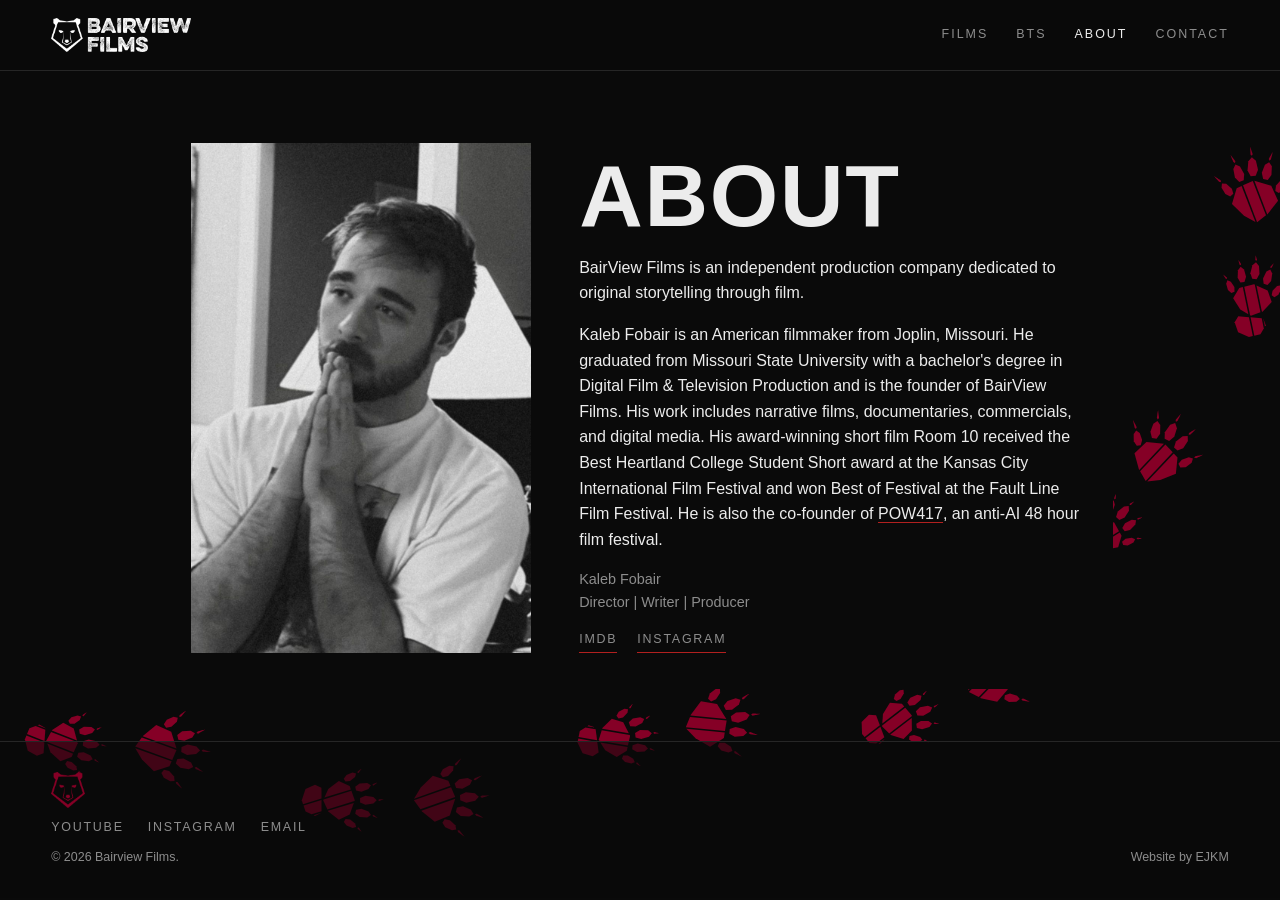
==== commit 8dc2b131: "Hind heel: keep the small sliver the cut leaves" ====
--- a/about.html
+++ b/about.html
@@ -24,7 +24,7 @@
 </header>
 <main>
 <div class="paws" aria-hidden="true">
-<svg width="0" height="0" style="position:absolute" aria-hidden="true"><defs><g id="paw-fl"><path d="M172.3,414.1 L169.1,412.0 L103.1,338.0 L137.1,248.0 L234.1,211.9Z"/><path d="M243.6,211.7 L302.7,233.7 L235.0,455.3 L180.1,419.2Z"/><path d="M311.2,236.8 L341.1,248.0 L375.1,338.0 L309.1,412.0 L244.7,454.3Z"/><path d="M68.4,277.8 L48.7,238.7 L52.7,213.6 L77.8,217.6 L108.9,248.4 L115.3,279.4 L95.9,293.5Z"/><path d="M131.4,184.0 L125.5,133.8 L139.8,108.0 L165.6,122.3 L187.2,168.0 L181.9,204.1 L155.1,211.8Z"/><path d="M208.1,147.8 L216.8,95.0 L239.1,73.0 L261.5,95.0 L270.1,147.8 L254.0,183.0 L224.3,183.0Z"/><path d="M291.1,168.0 L312.7,122.3 L338.5,108.0 L352.8,133.8 L346.9,184.0 L323.2,211.8 L296.4,204.1Z"/><path d="M369.4,248.4 L400.5,217.6 L425.6,213.6 L429.6,238.7 L409.8,277.8 L382.4,293.5 L363.0,279.4Z"/><path d="M47.4,206.3 L43.7,205.3 L40.0,204.2 L36.5,203.1 L34.8,200.6 L33.0,198.3 L31.1,195.9 L29.2,193.6 L27.3,191.3 L25.3,189.0 L23.4,186.7 L21.5,184.4 L19.6,182.0 L17.8,179.6 L16.0,177.2 L14.3,174.7 L12.8,172.2 L11.3,169.5 L10.0,166.7 L10.0,166.7 L12.3,168.8 L14.6,170.8 L17.0,172.8 L19.4,174.7 L21.9,176.7 L24.4,178.5 L26.9,180.4 L29.5,182.2 L32.1,184.1 L34.6,185.9 L37.2,187.8 L39.7,189.7 L42.2,191.6 L44.6,193.5 L46.9,195.5 L47.4,198.9 L47.5,202.5 L47.4,206.3Z"/><path d="M137.3,99.4 L134.2,97.2 L131.1,94.9 L128.2,92.6 L127.4,89.7 L126.5,86.9 L125.6,84.0 L124.6,81.2 L123.6,78.3 L122.5,75.5 L121.5,72.7 L120.5,69.9 L119.5,67.0 L118.6,64.2 L117.8,61.3 L117.1,58.4 L116.5,55.4 L116.0,52.4 L115.7,49.4 L115.7,49.4 L117.2,52.1 L118.7,54.8 L120.2,57.5 L121.8,60.1 L123.5,62.8 L125.2,65.4 L126.9,68.0 L128.7,70.6 L130.5,73.2 L132.3,75.8 L134.1,78.5 L135.8,81.1 L137.5,83.7 L139.1,86.4 L140.6,89.1 L139.8,92.4 L138.7,95.8 L137.3,99.4Z"/><path d="M239.1,64.0 L236.8,61.0 L234.8,58.0 L233.1,55.0 L233.7,52.0 L234.3,49.0 L235.1,46.0 L235.9,43.0 L236.7,40.0 L237.5,37.0 L238.3,34.0 L239.1,31.0 L239.9,28.0 L240.7,25.0 L241.5,22.0 L242.2,19.0 L242.8,16.0 L243.5,13.0 L244.1,10.0 L244.1,10.0 L244.7,13.0 L245.2,16.0 L245.4,19.0 L245.6,22.0 L245.8,25.0 L245.8,28.0 L245.9,31.0 L245.8,34.0 L245.8,37.0 L245.8,40.0 L245.7,43.0 L245.7,46.0 L245.7,49.0 L245.8,52.0 L245.9,55.0 L243.8,58.0 L241.6,61.0 L239.1,64.0Z"/><path d="M341.0,99.4 L339.5,95.8 L338.5,92.4 L337.7,89.1 L339.2,86.4 L340.8,83.7 L342.5,81.1 L344.2,78.5 L346.0,75.8 L347.8,73.2 L349.6,70.6 L351.3,68.0 L353.1,65.4 L354.8,62.8 L356.5,60.1 L358.1,57.5 L359.6,54.8 L361.1,52.1 L362.6,49.4 L362.6,49.4 L362.3,52.4 L361.8,55.4 L361.2,58.4 L360.5,61.3 L359.7,64.2 L358.8,67.0 L357.8,69.9 L356.8,72.7 L355.8,75.5 L354.7,78.3 L353.7,81.2 L352.7,84.0 L351.8,86.9 L350.9,89.7 L350.1,92.6 L347.2,94.9 L344.1,97.2 L341.0,99.4Z"/><path d="M430.9,206.3 L430.8,202.5 L430.9,198.9 L431.4,195.5 L433.7,193.5 L436.1,191.6 L438.6,189.7 L441.1,187.8 L443.6,185.9 L446.2,184.1 L448.8,182.2 L451.4,180.4 L453.9,178.5 L456.4,176.7 L458.9,174.7 L461.3,172.8 L463.7,170.8 L466.0,168.8 L468.3,166.7 L468.3,166.7 L467.0,169.5 L465.5,172.2 L463.9,174.7 L462.3,177.2 L460.5,179.6 L458.7,182.0 L456.8,184.4 L454.9,186.7 L453.0,189.0 L451.0,191.3 L449.1,193.6 L447.2,195.9 L445.3,198.3 L443.5,200.6 L441.8,203.1 L438.2,204.2 L434.6,205.3 L430.9,206.3Z"/></g><g id="paw-fr"><path d="M306.7,414.1 L309.9,412.0 L375.9,338.0 L341.9,248.0 L244.9,211.9Z"/><path d="M235.4,211.7 L176.3,233.7 L244.0,455.3 L298.9,419.2Z"/><path d="M167.8,236.8 L137.9,248.0 L103.9,338.0 L169.9,412.0 L234.3,454.3Z"/><path d="M410.6,277.8 L430.3,238.7 L426.3,213.6 L401.2,217.6 L370.1,248.4 L363.7,279.4 L383.1,293.5Z"/><path d="M347.6,184.0 L353.5,133.8 L339.2,108.0 L313.4,122.3 L291.8,168.0 L297.1,204.1 L323.9,211.8Z"/><path d="M270.9,147.8 L262.2,95.0 L239.9,73.0 L217.5,95.0 L208.9,147.8 L225.0,183.0 L254.7,183.0Z"/><path d="M187.9,168.0 L166.3,122.3 L140.5,108.0 L126.2,133.8 L132.1,184.0 L155.8,211.8 L182.6,204.1Z"/><path d="M109.6,248.4 L78.5,217.6 L53.4,213.6 L49.4,238.7 L69.2,277.8 L96.6,293.5 L116.0,279.4Z"/><path d="M431.6,206.3 L435.3,205.3 L439.0,204.2 L442.5,203.1 L444.2,200.6 L446.0,198.3 L447.9,195.9 L449.8,193.6 L451.7,191.3 L453.7,189.0 L455.6,186.7 L457.5,184.4 L459.4,182.0 L461.2,179.6 L463.0,177.2 L464.7,174.7 L466.2,172.2 L467.7,169.5 L469.0,166.7 L469.0,166.7 L466.7,168.8 L464.4,170.8 L462.0,172.8 L459.6,174.7 L457.1,176.7 L454.6,178.5 L452.1,180.4 L449.5,182.2 L446.9,184.1 L444.4,185.9 L441.8,187.8 L439.3,189.7 L436.8,191.6 L434.4,193.5 L432.1,195.5 L431.6,198.9 L431.5,202.5 L431.6,206.3Z"/><path d="M341.7,99.4 L344.8,97.2 L347.9,94.9 L350.8,92.6 L351.6,89.7 L352.5,86.9 L353.4,84.0 L354.4,81.2 L355.4,78.3 L356.5,75.5 L357.5,72.7 L358.5,69.9 L359.5,67.0 L360.4,64.2 L361.2,61.3 L361.9,58.4 L362.5,55.4 L363.0,52.4 L363.3,49.4 L363.3,49.4 L361.8,52.1 L360.3,54.8 L358.8,57.5 L357.2,60.1 L355.5,62.8 L353.8,65.4 L352.1,68.0 L350.3,70.6 L348.5,73.2 L346.7,75.8 L344.9,78.5 L343.2,81.1 L341.5,83.7 L339.9,86.4 L338.4,89.1 L339.2,92.4 L340.3,95.8 L341.7,99.4Z"/><path d="M239.9,64.0 L242.2,61.0 L244.2,58.0 L245.9,55.0 L245.3,52.0 L244.7,49.0 L243.9,46.0 L243.1,43.0 L242.3,40.0 L241.5,37.0 L240.7,34.0 L239.9,31.0 L239.1,28.0 L238.3,25.0 L237.5,22.0 L236.8,19.0 L236.2,16.0 L235.5,13.0 L234.9,10.0 L234.9,10.0 L234.3,13.0 L233.8,16.0 L233.6,19.0 L233.4,22.0 L233.2,25.0 L233.2,28.0 L233.1,31.0 L233.2,34.0 L233.2,37.0 L233.2,40.0 L233.3,43.0 L233.3,46.0 L233.3,49.0 L233.2,52.0 L233.1,55.0 L235.2,58.0 L237.4,61.0 L239.9,64.0Z"/><path d="M138.0,99.4 L139.5,95.8 L140.5,92.4 L141.3,89.1 L139.8,86.4 L138.2,83.7 L136.5,81.1 L134.8,78.5 L133.0,75.8 L131.2,73.2 L129.4,70.6 L127.7,68.0 L125.9,65.4 L124.2,62.8 L122.5,60.1 L120.9,57.5 L119.4,54.8 L117.9,52.1 L116.4,49.4 L116.4,49.4 L116.7,52.4 L117.2,55.4 L117.8,58.4 L118.5,61.3 L119.3,64.2 L120.2,67.0 L121.2,69.9 L122.2,72.7 L123.2,75.5 L124.3,78.3 L125.3,81.2 L126.3,84.0 L127.2,86.9 L128.1,89.7 L128.9,92.6 L131.8,94.9 L134.9,97.2 L138.0,99.4Z"/><path d="M48.1,206.3 L48.2,202.5 L48.1,198.9 L47.6,195.5 L45.3,193.5 L42.9,191.6 L40.4,189.7 L37.9,187.8 L35.4,185.9 L32.8,184.1 L30.2,182.2 L27.6,180.4 L25.1,178.5 L22.6,176.7 L20.1,174.7 L17.7,172.8 L15.3,170.8 L13.0,168.8 L10.7,166.7 L10.7,166.7 L12.0,169.5 L13.5,172.2 L15.1,174.7 L16.7,177.2 L18.5,179.6 L20.3,182.0 L22.2,184.4 L24.1,186.7 L26.0,189.0 L28.0,191.3 L29.9,193.6 L31.8,195.9 L33.7,198.3 L35.5,200.6 L37.2,203.1 L40.8,204.2 L44.4,205.3 L48.1,206.3Z"/></g><g id="paw-hl"><path d="M131.9,337.8 L128.1,336.0 L80.1,274.0 L110.1,210.0 L178.4,185.6Z"/><path d="M194.1,180.0 L249.4,199.8 L199.3,363.6 L194.1,366.0 L140.2,341.5 L189.0,181.8Z"/><path d="M257.9,202.8 L278.1,210.0 L308.1,274.0 L260.1,336.0 L210.2,358.7Z"/><path d="M129.6,376.0 L195.5,376.0 L163.2,481.7 L128.1,470.0 L111.7,434.7Z"/><path d="M204.9,376.0 L268.1,376.0 L286.1,414.0 L260.1,470.0 L194.1,492.0 L171.7,484.6Z"/><path d="M44.9,228.7 L31.3,193.3 L36.6,172.2 L57.5,178.2 L81.3,207.7 L84.3,234.7 L66.8,244.8Z"/><path d="M95.1,151.4 L92.7,106.7 L106.5,85.0 L127.9,99.3 L144.0,141.0 L137.4,172.5 L113.9,177.5Z"/><path d="M167.1,117.6 L174.6,70.6 L194.1,51.0 L213.5,70.6 L221.1,117.6 L207.0,149.0 L181.1,149.0Z"/><path d="M244.2,141.0 L260.2,99.3 L281.6,85.0 L295.4,106.7 L293.1,151.4 L274.2,177.5 L250.8,172.5Z"/><path d="M306.9,207.7 L330.7,178.2 L351.6,172.2 L356.9,193.3 L343.2,228.7 L321.3,244.8 L303.8,234.7Z"/><path d="M32.1,164.4 L29.5,163.9 L27.0,163.3 L24.5,162.6 L23.6,161.1 L22.6,159.6 L21.5,158.2 L20.4,156.8 L19.3,155.4 L18.1,154.0 L17.0,152.6 L15.9,151.2 L14.8,149.8 L13.8,148.3 L12.8,146.8 L11.9,145.3 L11.2,143.7 L10.5,142.0 L10.0,140.2 L10.0,140.2 L11.4,141.5 L12.8,142.7 L14.2,143.9 L15.7,145.1 L17.3,146.3 L18.9,147.4 L20.5,148.5 L22.2,149.6 L23.9,150.7 L25.6,151.7 L27.3,152.8 L28.9,153.9 L30.5,155.1 L32.0,156.3 L33.4,157.5 L33.2,159.6 L32.8,162.0 L32.1,164.4Z"/><path d="M104.6,76.2 L102.3,74.9 L100.1,73.5 L98.0,72.2 L97.6,70.4 L97.1,68.7 L96.5,67.0 L95.9,65.3 L95.3,63.6 L94.6,62.0 L94.0,60.3 L93.3,58.6 L92.7,56.9 L92.2,55.2 L91.8,53.5 L91.4,51.7 L91.2,50.0 L91.0,48.2 L91.1,46.4 L91.1,46.4 L92.1,48.0 L93.0,49.6 L94.0,51.2 L95.0,52.8 L96.2,54.4 L97.4,55.9 L98.6,57.5 L99.9,59.0 L101.1,60.6 L102.4,62.1 L103.6,63.7 L104.9,65.2 L106.0,66.8 L107.1,68.4 L108.1,70.0 L107.2,72.0 L106.1,74.1 L104.6,76.2Z"/><path d="M194.1,42.0 L192.2,40.2 L190.6,38.4 L189.3,36.7 L189.8,34.9 L190.4,33.1 L191.1,31.3 L191.8,29.6 L192.5,27.8 L193.2,26.0 L194.0,24.2 L194.7,22.4 L195.5,20.7 L196.1,18.9 L196.8,17.1 L197.4,15.3 L198.0,13.6 L198.5,11.8 L199.1,10.0 L199.1,10.0 L199.5,11.8 L199.8,13.6 L200.0,15.3 L200.1,17.1 L200.2,18.9 L200.2,20.7 L200.1,22.4 L200.0,24.2 L199.9,26.0 L199.8,27.8 L199.7,29.6 L199.6,31.3 L199.5,33.1 L199.5,34.9 L199.5,36.7 L197.8,38.4 L196.0,40.2 L194.1,42.0Z"/><path d="M283.5,76.2 L282.1,74.1 L280.9,72.0 L280.0,70.0 L281.0,68.4 L282.1,66.8 L283.3,65.2 L284.5,63.7 L285.7,62.1 L287.0,60.6 L288.3,59.0 L289.5,57.5 L290.8,55.9 L292.0,54.4 L293.1,52.8 L294.2,51.2 L295.1,49.6 L296.1,48.0 L297.0,46.4 L297.0,46.4 L297.1,48.2 L297.0,50.0 L296.7,51.7 L296.4,53.5 L295.9,55.2 L295.4,56.9 L294.8,58.6 L294.2,60.3 L293.5,62.0 L292.8,63.6 L292.2,65.3 L291.6,67.0 L291.0,68.7 L290.5,70.4 L290.1,72.2 L288.0,73.5 L285.8,74.9 L283.5,76.2Z"/><path d="M356.1,164.4 L355.3,162.0 L354.9,159.6 L354.7,157.5 L356.1,156.3 L357.6,155.1 L359.2,153.9 L360.9,152.8 L362.5,151.7 L364.2,150.7 L365.9,149.6 L367.6,148.5 L369.2,147.4 L370.8,146.3 L372.4,145.1 L373.9,143.9 L375.4,142.7 L376.7,141.5 L378.1,140.2 L378.1,140.2 L377.6,142.0 L377.0,143.7 L376.2,145.3 L375.3,146.8 L374.3,148.3 L373.3,149.8 L372.2,151.2 L371.1,152.6 L370.0,154.0 L368.8,155.4 L367.7,156.8 L366.6,158.2 L365.5,159.6 L364.5,161.1 L363.6,162.6 L361.2,163.3 L358.6,163.9 L356.1,164.4Z"/></g><g id="paw-hr"><path d="M257.1,337.8 L260.9,336.0 L308.9,274.0 L278.9,210.0 L210.6,185.6Z"/><path d="M194.9,180.0 L139.6,199.8 L189.7,363.6 L194.9,366.0 L248.8,341.5 L200.0,181.8Z"/><path d="M131.1,202.8 L110.9,210.0 L80.9,274.0 L128.9,336.0 L178.8,358.7Z"/><path d="M259.4,376.0 L193.5,376.0 L225.8,481.7 L260.9,470.0 L277.3,434.7Z"/><path d="M184.1,376.0 L120.9,376.0 L102.9,414.0 L128.9,470.0 L194.9,492.0 L217.3,484.6Z"/><path d="M344.1,228.7 L357.7,193.3 L352.4,172.2 L331.5,178.2 L307.7,207.7 L304.7,234.7 L322.2,244.8Z"/><path d="M293.9,151.4 L296.3,106.7 L282.5,85.0 L261.1,99.3 L245.0,141.0 L251.6,172.5 L275.1,177.5Z"/><path d="M221.9,117.6 L214.4,70.6 L194.9,51.0 L175.5,70.6 L167.9,117.6 L182.0,149.0 L207.9,149.0Z"/><path d="M144.8,141.0 L128.8,99.3 L107.4,85.0 L93.6,106.7 L95.9,151.4 L114.8,177.5 L138.2,172.5Z"/><path d="M82.1,207.7 L58.3,178.2 L37.4,172.2 L32.1,193.3 L45.8,228.7 L67.7,244.8 L85.2,234.7Z"/><path d="M356.9,164.4 L359.5,163.9 L362.0,163.3 L364.5,162.6 L365.4,161.1 L366.4,159.6 L367.5,158.2 L368.6,156.8 L369.7,155.4 L370.9,154.0 L372.0,152.6 L373.1,151.2 L374.2,149.8 L375.2,148.3 L376.2,146.8 L377.1,145.3 L377.8,143.7 L378.5,142.0 L379.0,140.2 L379.0,140.2 L377.6,141.5 L376.2,142.7 L374.8,143.9 L373.3,145.1 L371.7,146.3 L370.1,147.4 L368.5,148.5 L366.8,149.6 L365.1,150.7 L363.4,151.7 L361.7,152.8 L360.1,153.9 L358.5,155.1 L357.0,156.3 L355.6,157.5 L355.8,159.6 L356.2,162.0 L356.9,164.4Z"/><path d="M284.4,76.2 L286.7,74.9 L288.9,73.5 L291.0,72.2 L291.4,70.4 L291.9,68.7 L292.5,67.0 L293.1,65.3 L293.7,63.6 L294.4,62.0 L295.0,60.3 L295.7,58.6 L296.3,56.9 L296.8,55.2 L297.2,53.5 L297.6,51.7 L297.8,50.0 L298.0,48.2 L297.9,46.4 L297.9,46.4 L296.9,48.0 L296.0,49.6 L295.0,51.2 L294.0,52.8 L292.8,54.4 L291.6,55.9 L290.4,57.5 L289.1,59.0 L287.9,60.6 L286.6,62.1 L285.4,63.7 L284.1,65.2 L283.0,66.8 L281.9,68.4 L280.9,70.0 L281.8,72.0 L282.9,74.1 L284.4,76.2Z"/><path d="M194.9,42.0 L196.8,40.2 L198.4,38.4 L199.7,36.7 L199.2,34.9 L198.6,33.1 L197.9,31.3 L197.2,29.6 L196.5,27.8 L195.8,26.0 L195.0,24.2 L194.3,22.4 L193.5,20.7 L192.9,18.9 L192.2,17.1 L191.6,15.3 L191.0,13.6 L190.5,11.8 L189.9,10.0 L189.9,10.0 L189.5,11.8 L189.2,13.6 L189.0,15.3 L188.9,17.1 L188.8,18.9 L188.8,20.7 L188.9,22.4 L189.0,24.2 L189.1,26.0 L189.2,27.8 L189.3,29.6 L189.4,31.3 L189.5,33.1 L189.5,34.9 L189.5,36.7 L191.2,38.4 L193.0,40.2 L194.9,42.0Z"/><path d="M105.5,76.2 L106.9,74.1 L108.1,72.0 L109.0,70.0 L108.0,68.4 L106.9,66.8 L105.7,65.2 L104.5,63.7 L103.3,62.1 L102.0,60.6 L100.7,59.0 L99.5,57.5 L98.2,55.9 L97.0,54.4 L95.9,52.8 L94.8,51.2 L93.9,49.6 L92.9,48.0 L92.0,46.4 L92.0,46.4 L91.9,48.2 L92.0,50.0 L92.3,51.7 L92.6,53.5 L93.1,55.2 L93.6,56.9 L94.2,58.6 L94.8,60.3 L95.5,62.0 L96.2,63.6 L96.8,65.3 L97.4,67.0 L98.0,68.7 L98.5,70.4 L98.9,72.2 L101.0,73.5 L103.2,74.9 L105.5,76.2Z"/><path d="M32.9,164.4 L33.7,162.0 L34.1,159.6 L34.3,157.5 L32.9,156.3 L31.4,155.1 L29.8,153.9 L28.1,152.8 L26.5,151.7 L24.8,150.7 L23.1,149.6 L21.4,148.5 L19.8,147.4 L18.2,146.3 L16.6,145.1 L15.1,143.9 L13.6,142.7 L12.3,141.5 L10.9,140.2 L10.9,140.2 L11.4,142.0 L12.0,143.7 L12.8,145.3 L13.7,146.8 L14.7,148.3 L15.7,149.8 L16.8,151.2 L17.9,152.6 L19.0,154.0 L20.2,155.4 L21.3,156.8 L22.4,158.2 L23.5,159.6 L24.5,161.1 L25.4,162.6 L27.8,163.3 L30.4,163.9 L32.9,164.4Z"/></g></defs></svg>
+<svg width="0" height="0" style="position:absolute" aria-hidden="true"><defs><g id="paw-fl"><path d="M172.3,414.1 L169.1,412.0 L103.1,338.0 L137.1,248.0 L234.1,211.9Z"/><path d="M243.6,211.7 L302.7,233.7 L235.0,455.3 L180.1,419.2Z"/><path d="M311.2,236.8 L341.1,248.0 L375.1,338.0 L309.1,412.0 L244.7,454.3Z"/><path d="M68.4,277.8 L48.7,238.7 L52.7,213.6 L77.8,217.6 L108.9,248.4 L115.3,279.4 L95.9,293.5Z"/><path d="M131.4,184.0 L125.5,133.8 L139.8,108.0 L165.6,122.3 L187.2,168.0 L181.9,204.1 L155.1,211.8Z"/><path d="M208.1,147.8 L216.8,95.0 L239.1,73.0 L261.5,95.0 L270.1,147.8 L254.0,183.0 L224.3,183.0Z"/><path d="M291.1,168.0 L312.7,122.3 L338.5,108.0 L352.8,133.8 L346.9,184.0 L323.2,211.8 L296.4,204.1Z"/><path d="M369.4,248.4 L400.5,217.6 L425.6,213.6 L429.6,238.7 L409.8,277.8 L382.4,293.5 L363.0,279.4Z"/><path d="M47.4,206.3 L43.7,205.3 L40.0,204.2 L36.5,203.1 L34.8,200.6 L33.0,198.3 L31.1,195.9 L29.2,193.6 L27.3,191.3 L25.3,189.0 L23.4,186.7 L21.5,184.4 L19.6,182.0 L17.8,179.6 L16.0,177.2 L14.3,174.7 L12.8,172.2 L11.3,169.5 L10.0,166.7 L10.0,166.7 L12.3,168.8 L14.6,170.8 L17.0,172.8 L19.4,174.7 L21.9,176.7 L24.4,178.5 L26.9,180.4 L29.5,182.2 L32.1,184.1 L34.6,185.9 L37.2,187.8 L39.7,189.7 L42.2,191.6 L44.6,193.5 L46.9,195.5 L47.4,198.9 L47.5,202.5 L47.4,206.3Z"/><path d="M137.3,99.4 L134.2,97.2 L131.1,94.9 L128.2,92.6 L127.4,89.7 L126.5,86.9 L125.6,84.0 L124.6,81.2 L123.6,78.3 L122.5,75.5 L121.5,72.7 L120.5,69.9 L119.5,67.0 L118.6,64.2 L117.8,61.3 L117.1,58.4 L116.5,55.4 L116.0,52.4 L115.7,49.4 L115.7,49.4 L117.2,52.1 L118.7,54.8 L120.2,57.5 L121.8,60.1 L123.5,62.8 L125.2,65.4 L126.9,68.0 L128.7,70.6 L130.5,73.2 L132.3,75.8 L134.1,78.5 L135.8,81.1 L137.5,83.7 L139.1,86.4 L140.6,89.1 L139.8,92.4 L138.7,95.8 L137.3,99.4Z"/><path d="M239.1,64.0 L236.8,61.0 L234.8,58.0 L233.1,55.0 L233.7,52.0 L234.3,49.0 L235.1,46.0 L235.9,43.0 L236.7,40.0 L237.5,37.0 L238.3,34.0 L239.1,31.0 L239.9,28.0 L240.7,25.0 L241.5,22.0 L242.2,19.0 L242.8,16.0 L243.5,13.0 L244.1,10.0 L244.1,10.0 L244.7,13.0 L245.2,16.0 L245.4,19.0 L245.6,22.0 L245.8,25.0 L245.8,28.0 L245.9,31.0 L245.8,34.0 L245.8,37.0 L245.8,40.0 L245.7,43.0 L245.7,46.0 L245.7,49.0 L245.8,52.0 L245.9,55.0 L243.8,58.0 L241.6,61.0 L239.1,64.0Z"/><path d="M341.0,99.4 L339.5,95.8 L338.5,92.4 L337.7,89.1 L339.2,86.4 L340.8,83.7 L342.5,81.1 L344.2,78.5 L346.0,75.8 L347.8,73.2 L349.6,70.6 L351.3,68.0 L353.1,65.4 L354.8,62.8 L356.5,60.1 L358.1,57.5 L359.6,54.8 L361.1,52.1 L362.6,49.4 L362.6,49.4 L362.3,52.4 L361.8,55.4 L361.2,58.4 L360.5,61.3 L359.7,64.2 L358.8,67.0 L357.8,69.9 L356.8,72.7 L355.8,75.5 L354.7,78.3 L353.7,81.2 L352.7,84.0 L351.8,86.9 L350.9,89.7 L350.1,92.6 L347.2,94.9 L344.1,97.2 L341.0,99.4Z"/><path d="M430.9,206.3 L430.8,202.5 L430.9,198.9 L431.4,195.5 L433.7,193.5 L436.1,191.6 L438.6,189.7 L441.1,187.8 L443.6,185.9 L446.2,184.1 L448.8,182.2 L451.4,180.4 L453.9,178.5 L456.4,176.7 L458.9,174.7 L461.3,172.8 L463.7,170.8 L466.0,168.8 L468.3,166.7 L468.3,166.7 L467.0,169.5 L465.5,172.2 L463.9,174.7 L462.3,177.2 L460.5,179.6 L458.7,182.0 L456.8,184.4 L454.9,186.7 L453.0,189.0 L451.0,191.3 L449.1,193.6 L447.2,195.9 L445.3,198.3 L443.5,200.6 L441.8,203.1 L438.2,204.2 L434.6,205.3 L430.9,206.3Z"/></g><g id="paw-fr"><path d="M306.7,414.1 L309.9,412.0 L375.9,338.0 L341.9,248.0 L244.9,211.9Z"/><path d="M235.4,211.7 L176.3,233.7 L244.0,455.3 L298.9,419.2Z"/><path d="M167.8,236.8 L137.9,248.0 L103.9,338.0 L169.9,412.0 L234.3,454.3Z"/><path d="M410.6,277.8 L430.3,238.7 L426.3,213.6 L401.2,217.6 L370.1,248.4 L363.7,279.4 L383.1,293.5Z"/><path d="M347.6,184.0 L353.5,133.8 L339.2,108.0 L313.4,122.3 L291.8,168.0 L297.1,204.1 L323.9,211.8Z"/><path d="M270.9,147.8 L262.2,95.0 L239.9,73.0 L217.5,95.0 L208.9,147.8 L225.0,183.0 L254.7,183.0Z"/><path d="M187.9,168.0 L166.3,122.3 L140.5,108.0 L126.2,133.8 L132.1,184.0 L155.8,211.8 L182.6,204.1Z"/><path d="M109.6,248.4 L78.5,217.6 L53.4,213.6 L49.4,238.7 L69.2,277.8 L96.6,293.5 L116.0,279.4Z"/><path d="M431.6,206.3 L435.3,205.3 L439.0,204.2 L442.5,203.1 L444.2,200.6 L446.0,198.3 L447.9,195.9 L449.8,193.6 L451.7,191.3 L453.7,189.0 L455.6,186.7 L457.5,184.4 L459.4,182.0 L461.2,179.6 L463.0,177.2 L464.7,174.7 L466.2,172.2 L467.7,169.5 L469.0,166.7 L469.0,166.7 L466.7,168.8 L464.4,170.8 L462.0,172.8 L459.6,174.7 L457.1,176.7 L454.6,178.5 L452.1,180.4 L449.5,182.2 L446.9,184.1 L444.4,185.9 L441.8,187.8 L439.3,189.7 L436.8,191.6 L434.4,193.5 L432.1,195.5 L431.6,198.9 L431.5,202.5 L431.6,206.3Z"/><path d="M341.7,99.4 L344.8,97.2 L347.9,94.9 L350.8,92.6 L351.6,89.7 L352.5,86.9 L353.4,84.0 L354.4,81.2 L355.4,78.3 L356.5,75.5 L357.5,72.7 L358.5,69.9 L359.5,67.0 L360.4,64.2 L361.2,61.3 L361.9,58.4 L362.5,55.4 L363.0,52.4 L363.3,49.4 L363.3,49.4 L361.8,52.1 L360.3,54.8 L358.8,57.5 L357.2,60.1 L355.5,62.8 L353.8,65.4 L352.1,68.0 L350.3,70.6 L348.5,73.2 L346.7,75.8 L344.9,78.5 L343.2,81.1 L341.5,83.7 L339.9,86.4 L338.4,89.1 L339.2,92.4 L340.3,95.8 L341.7,99.4Z"/><path d="M239.9,64.0 L242.2,61.0 L244.2,58.0 L245.9,55.0 L245.3,52.0 L244.7,49.0 L243.9,46.0 L243.1,43.0 L242.3,40.0 L241.5,37.0 L240.7,34.0 L239.9,31.0 L239.1,28.0 L238.3,25.0 L237.5,22.0 L236.8,19.0 L236.2,16.0 L235.5,13.0 L234.9,10.0 L234.9,10.0 L234.3,13.0 L233.8,16.0 L233.6,19.0 L233.4,22.0 L233.2,25.0 L233.2,28.0 L233.1,31.0 L233.2,34.0 L233.2,37.0 L233.2,40.0 L233.3,43.0 L233.3,46.0 L233.3,49.0 L233.2,52.0 L233.1,55.0 L235.2,58.0 L237.4,61.0 L239.9,64.0Z"/><path d="M138.0,99.4 L139.5,95.8 L140.5,92.4 L141.3,89.1 L139.8,86.4 L138.2,83.7 L136.5,81.1 L134.8,78.5 L133.0,75.8 L131.2,73.2 L129.4,70.6 L127.7,68.0 L125.9,65.4 L124.2,62.8 L122.5,60.1 L120.9,57.5 L119.4,54.8 L117.9,52.1 L116.4,49.4 L116.4,49.4 L116.7,52.4 L117.2,55.4 L117.8,58.4 L118.5,61.3 L119.3,64.2 L120.2,67.0 L121.2,69.9 L122.2,72.7 L123.2,75.5 L124.3,78.3 L125.3,81.2 L126.3,84.0 L127.2,86.9 L128.1,89.7 L128.9,92.6 L131.8,94.9 L134.9,97.2 L138.0,99.4Z"/><path d="M48.1,206.3 L48.2,202.5 L48.1,198.9 L47.6,195.5 L45.3,193.5 L42.9,191.6 L40.4,189.7 L37.9,187.8 L35.4,185.9 L32.8,184.1 L30.2,182.2 L27.6,180.4 L25.1,178.5 L22.6,176.7 L20.1,174.7 L17.7,172.8 L15.3,170.8 L13.0,168.8 L10.7,166.7 L10.7,166.7 L12.0,169.5 L13.5,172.2 L15.1,174.7 L16.7,177.2 L18.5,179.6 L20.3,182.0 L22.2,184.4 L24.1,186.7 L26.0,189.0 L28.0,191.3 L29.9,193.6 L31.8,195.9 L33.7,198.3 L35.5,200.6 L37.2,203.1 L40.8,204.2 L44.4,205.3 L48.1,206.3Z"/></g><g id="paw-hl"><path d="M131.9,337.8 L128.1,336.0 L80.1,274.0 L110.1,210.0 L178.4,185.6Z"/><path d="M194.1,180.0 L249.4,199.8 L199.3,363.6 L194.1,366.0 L140.2,341.5 L189.0,181.8Z"/><path d="M257.9,202.8 L278.1,210.0 L308.1,274.0 L260.1,336.0 L210.2,358.7Z"/><path d="M120.1,376.0 L120.2,376.0 L106.0,422.5 L102.1,414.0Z"/><path d="M129.6,376.0 L195.5,376.0 L163.2,481.7 L128.1,470.0 L111.7,434.7Z"/><path d="M204.9,376.0 L268.1,376.0 L286.1,414.0 L260.1,470.0 L194.1,492.0 L171.7,484.6Z"/><path d="M44.9,228.7 L31.3,193.3 L36.6,172.2 L57.5,178.2 L81.3,207.7 L84.3,234.7 L66.8,244.8Z"/><path d="M95.1,151.4 L92.7,106.7 L106.5,85.0 L127.9,99.3 L144.0,141.0 L137.4,172.5 L113.9,177.5Z"/><path d="M167.1,117.6 L174.6,70.6 L194.1,51.0 L213.5,70.6 L221.1,117.6 L207.0,149.0 L181.1,149.0Z"/><path d="M244.2,141.0 L260.2,99.3 L281.6,85.0 L295.4,106.7 L293.1,151.4 L274.2,177.5 L250.8,172.5Z"/><path d="M306.9,207.7 L330.7,178.2 L351.6,172.2 L356.9,193.3 L343.2,228.7 L321.3,244.8 L303.8,234.7Z"/><path d="M32.1,164.4 L29.5,163.9 L27.0,163.3 L24.5,162.6 L23.6,161.1 L22.6,159.6 L21.5,158.2 L20.4,156.8 L19.3,155.4 L18.1,154.0 L17.0,152.6 L15.9,151.2 L14.8,149.8 L13.8,148.3 L12.8,146.8 L11.9,145.3 L11.2,143.7 L10.5,142.0 L10.0,140.2 L10.0,140.2 L11.4,141.5 L12.8,142.7 L14.2,143.9 L15.7,145.1 L17.3,146.3 L18.9,147.4 L20.5,148.5 L22.2,149.6 L23.9,150.7 L25.6,151.7 L27.3,152.8 L28.9,153.9 L30.5,155.1 L32.0,156.3 L33.4,157.5 L33.2,159.6 L32.8,162.0 L32.1,164.4Z"/><path d="M104.6,76.2 L102.3,74.9 L100.1,73.5 L98.0,72.2 L97.6,70.4 L97.1,68.7 L96.5,67.0 L95.9,65.3 L95.3,63.6 L94.6,62.0 L94.0,60.3 L93.3,58.6 L92.7,56.9 L92.2,55.2 L91.8,53.5 L91.4,51.7 L91.2,50.0 L91.0,48.2 L91.1,46.4 L91.1,46.4 L92.1,48.0 L93.0,49.6 L94.0,51.2 L95.0,52.8 L96.2,54.4 L97.4,55.9 L98.6,57.5 L99.9,59.0 L101.1,60.6 L102.4,62.1 L103.6,63.7 L104.9,65.2 L106.0,66.8 L107.1,68.4 L108.1,70.0 L107.2,72.0 L106.1,74.1 L104.6,76.2Z"/><path d="M194.1,42.0 L192.2,40.2 L190.6,38.4 L189.3,36.7 L189.8,34.9 L190.4,33.1 L191.1,31.3 L191.8,29.6 L192.5,27.8 L193.2,26.0 L194.0,24.2 L194.7,22.4 L195.5,20.7 L196.1,18.9 L196.8,17.1 L197.4,15.3 L198.0,13.6 L198.5,11.8 L199.1,10.0 L199.1,10.0 L199.5,11.8 L199.8,13.6 L200.0,15.3 L200.1,17.1 L200.2,18.9 L200.2,20.7 L200.1,22.4 L200.0,24.2 L199.9,26.0 L199.8,27.8 L199.7,29.6 L199.6,31.3 L199.5,33.1 L199.5,34.9 L199.5,36.7 L197.8,38.4 L196.0,40.2 L194.1,42.0Z"/><path d="M283.5,76.2 L282.1,74.1 L280.9,72.0 L280.0,70.0 L281.0,68.4 L282.1,66.8 L283.3,65.2 L284.5,63.7 L285.7,62.1 L287.0,60.6 L288.3,59.0 L289.5,57.5 L290.8,55.9 L292.0,54.4 L293.1,52.8 L294.2,51.2 L295.1,49.6 L296.1,48.0 L297.0,46.4 L297.0,46.4 L297.1,48.2 L297.0,50.0 L296.7,51.7 L296.4,53.5 L295.9,55.2 L295.4,56.9 L294.8,58.6 L294.2,60.3 L293.5,62.0 L292.8,63.6 L292.2,65.3 L291.6,67.0 L291.0,68.7 L290.5,70.4 L290.1,72.2 L288.0,73.5 L285.8,74.9 L283.5,76.2Z"/><path d="M356.1,164.4 L355.3,162.0 L354.9,159.6 L354.7,157.5 L356.1,156.3 L357.6,155.1 L359.2,153.9 L360.9,152.8 L362.5,151.7 L364.2,150.7 L365.9,149.6 L367.6,148.5 L369.2,147.4 L370.8,146.3 L372.4,145.1 L373.9,143.9 L375.4,142.7 L376.7,141.5 L378.1,140.2 L378.1,140.2 L377.6,142.0 L377.0,143.7 L376.2,145.3 L375.3,146.8 L374.3,148.3 L373.3,149.8 L372.2,151.2 L371.1,152.6 L370.0,154.0 L368.8,155.4 L367.7,156.8 L366.6,158.2 L365.5,159.6 L364.5,161.1 L363.6,162.6 L361.2,163.3 L358.6,163.9 L356.1,164.4Z"/></g><g id="paw-hr"><path d="M257.1,337.8 L260.9,336.0 L308.9,274.0 L278.9,210.0 L210.6,185.6Z"/><path d="M194.9,180.0 L139.6,199.8 L189.7,363.6 L194.9,366.0 L248.8,341.5 L200.0,181.8Z"/><path d="M131.1,202.8 L110.9,210.0 L80.9,274.0 L128.9,336.0 L178.8,358.7Z"/><path d="M268.9,376.0 L268.8,376.0 L283.0,422.5 L286.9,414.0Z"/><path d="M259.4,376.0 L193.5,376.0 L225.8,481.7 L260.9,470.0 L277.3,434.7Z"/><path d="M184.1,376.0 L120.9,376.0 L102.9,414.0 L128.9,470.0 L194.9,492.0 L217.3,484.6Z"/><path d="M344.1,228.7 L357.7,193.3 L352.4,172.2 L331.5,178.2 L307.7,207.7 L304.7,234.7 L322.2,244.8Z"/><path d="M293.9,151.4 L296.3,106.7 L282.5,85.0 L261.1,99.3 L245.0,141.0 L251.6,172.5 L275.1,177.5Z"/><path d="M221.9,117.6 L214.4,70.6 L194.9,51.0 L175.5,70.6 L167.9,117.6 L182.0,149.0 L207.9,149.0Z"/><path d="M144.8,141.0 L128.8,99.3 L107.4,85.0 L93.6,106.7 L95.9,151.4 L114.8,177.5 L138.2,172.5Z"/><path d="M82.1,207.7 L58.3,178.2 L37.4,172.2 L32.1,193.3 L45.8,228.7 L67.7,244.8 L85.2,234.7Z"/><path d="M356.9,164.4 L359.5,163.9 L362.0,163.3 L364.5,162.6 L365.4,161.1 L366.4,159.6 L367.5,158.2 L368.6,156.8 L369.7,155.4 L370.9,154.0 L372.0,152.6 L373.1,151.2 L374.2,149.8 L375.2,148.3 L376.2,146.8 L377.1,145.3 L377.8,143.7 L378.5,142.0 L379.0,140.2 L379.0,140.2 L377.6,141.5 L376.2,142.7 L374.8,143.9 L373.3,145.1 L371.7,146.3 L370.1,147.4 L368.5,148.5 L366.8,149.6 L365.1,150.7 L363.4,151.7 L361.7,152.8 L360.1,153.9 L358.5,155.1 L357.0,156.3 L355.6,157.5 L355.8,159.6 L356.2,162.0 L356.9,164.4Z"/><path d="M284.4,76.2 L286.7,74.9 L288.9,73.5 L291.0,72.2 L291.4,70.4 L291.9,68.7 L292.5,67.0 L293.1,65.3 L293.7,63.6 L294.4,62.0 L295.0,60.3 L295.7,58.6 L296.3,56.9 L296.8,55.2 L297.2,53.5 L297.6,51.7 L297.8,50.0 L298.0,48.2 L297.9,46.4 L297.9,46.4 L296.9,48.0 L296.0,49.6 L295.0,51.2 L294.0,52.8 L292.8,54.4 L291.6,55.9 L290.4,57.5 L289.1,59.0 L287.9,60.6 L286.6,62.1 L285.4,63.7 L284.1,65.2 L283.0,66.8 L281.9,68.4 L280.9,70.0 L281.8,72.0 L282.9,74.1 L284.4,76.2Z"/><path d="M194.9,42.0 L196.8,40.2 L198.4,38.4 L199.7,36.7 L199.2,34.9 L198.6,33.1 L197.9,31.3 L197.2,29.6 L196.5,27.8 L195.8,26.0 L195.0,24.2 L194.3,22.4 L193.5,20.7 L192.9,18.9 L192.2,17.1 L191.6,15.3 L191.0,13.6 L190.5,11.8 L189.9,10.0 L189.9,10.0 L189.5,11.8 L189.2,13.6 L189.0,15.3 L188.9,17.1 L188.8,18.9 L188.8,20.7 L188.9,22.4 L189.0,24.2 L189.1,26.0 L189.2,27.8 L189.3,29.6 L189.4,31.3 L189.5,33.1 L189.5,34.9 L189.5,36.7 L191.2,38.4 L193.0,40.2 L194.9,42.0Z"/><path d="M105.5,76.2 L106.9,74.1 L108.1,72.0 L109.0,70.0 L108.0,68.4 L106.9,66.8 L105.7,65.2 L104.5,63.7 L103.3,62.1 L102.0,60.6 L100.7,59.0 L99.5,57.5 L98.2,55.9 L97.0,54.4 L95.9,52.8 L94.8,51.2 L93.9,49.6 L92.9,48.0 L92.0,46.4 L92.0,46.4 L91.9,48.2 L92.0,50.0 L92.3,51.7 L92.6,53.5 L93.1,55.2 L93.6,56.9 L94.2,58.6 L94.8,60.3 L95.5,62.0 L96.2,63.6 L96.8,65.3 L97.4,67.0 L98.0,68.7 L98.5,70.4 L98.9,72.2 L101.0,73.5 L103.2,74.9 L105.5,76.2Z"/><path d="M32.9,164.4 L33.7,162.0 L34.1,159.6 L34.3,157.5 L32.9,156.3 L31.4,155.1 L29.8,153.9 L28.1,152.8 L26.5,151.7 L24.8,150.7 L23.1,149.6 L21.4,148.5 L19.8,147.4 L18.2,146.3 L16.6,145.1 L15.1,143.9 L13.6,142.7 L12.3,141.5 L10.9,140.2 L10.9,140.2 L11.4,142.0 L12.0,143.7 L12.8,145.3 L13.7,146.8 L14.7,148.3 L15.7,149.8 L16.8,151.2 L17.9,152.6 L19.0,154.0 L20.2,155.4 L21.3,156.8 L22.4,158.2 L23.5,159.6 L24.5,161.1 L25.4,162.6 L27.8,163.3 L30.4,163.9 L32.9,164.4Z"/></g></defs></svg>
 <svg class="trail-wide" viewBox="0 0 1600 1000" preserveAspectRatio="xMidYMid slice" width="100%" height="100%" fill="#850026">
 <g class="paw" style="--d:0.40s" transform="translate(281.0 832.4) rotate(92.9) scale(0.1888) translate(-239.5 -233.0)"><use href="#paw-fl"/></g>
 <g class="paw" style="--d:0.95s" transform="translate(161.9 824.8) rotate(94.3) scale(0.1888) translate(-194.5 -251.0)"><use href="#paw-hl"/></g>
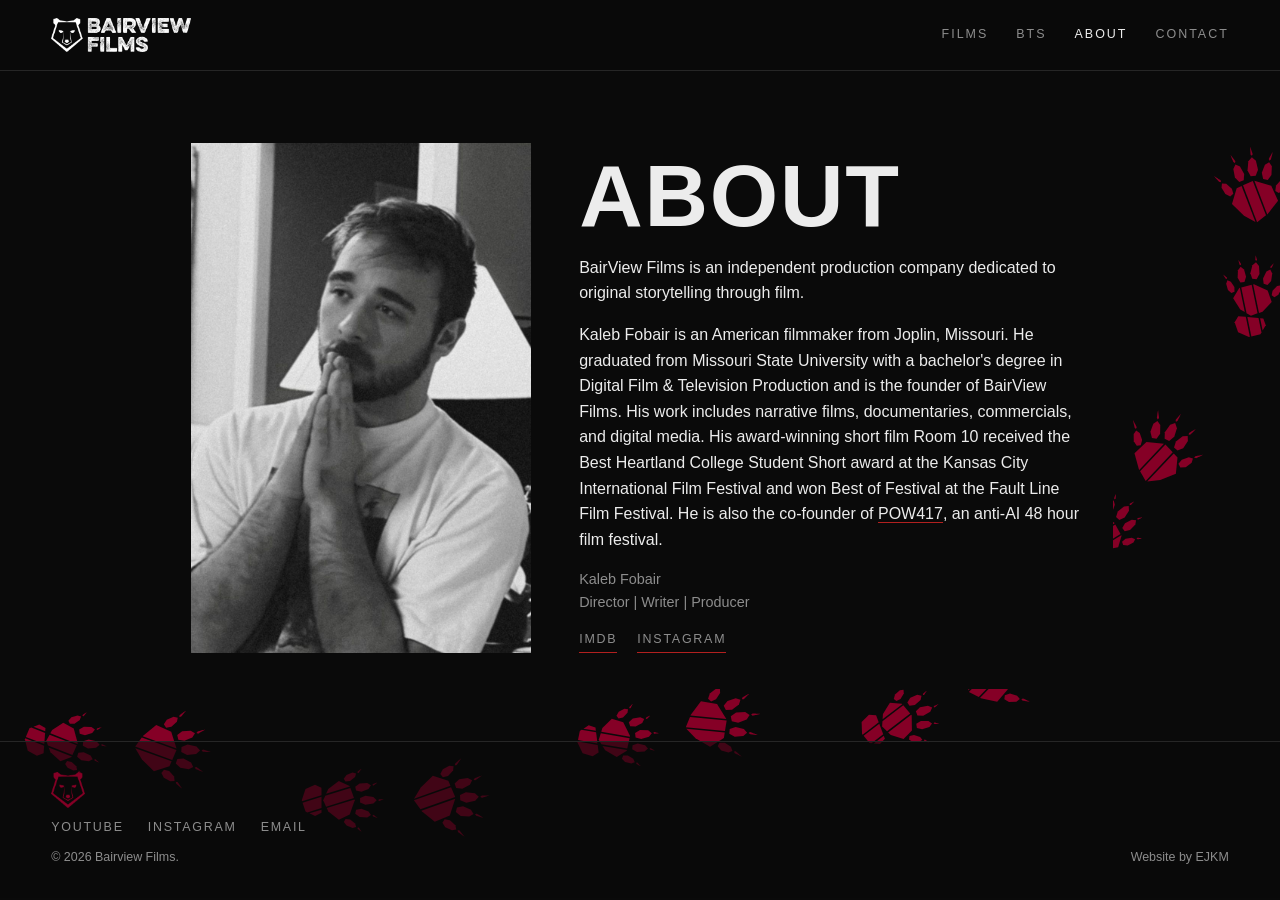
==== commit ba161746: "Hind print: slashes moved over so the heel sliver is bigger" ====
--- a/about.html
+++ b/about.html
@@ -24,7 +24,7 @@
 </header>
 <main>
 <div class="paws" aria-hidden="true">
-<svg width="0" height="0" style="position:absolute" aria-hidden="true"><defs><g id="paw-fl"><path d="M172.3,414.1 L169.1,412.0 L103.1,338.0 L137.1,248.0 L234.1,211.9Z"/><path d="M243.6,211.7 L302.7,233.7 L235.0,455.3 L180.1,419.2Z"/><path d="M311.2,236.8 L341.1,248.0 L375.1,338.0 L309.1,412.0 L244.7,454.3Z"/><path d="M68.4,277.8 L48.7,238.7 L52.7,213.6 L77.8,217.6 L108.9,248.4 L115.3,279.4 L95.9,293.5Z"/><path d="M131.4,184.0 L125.5,133.8 L139.8,108.0 L165.6,122.3 L187.2,168.0 L181.9,204.1 L155.1,211.8Z"/><path d="M208.1,147.8 L216.8,95.0 L239.1,73.0 L261.5,95.0 L270.1,147.8 L254.0,183.0 L224.3,183.0Z"/><path d="M291.1,168.0 L312.7,122.3 L338.5,108.0 L352.8,133.8 L346.9,184.0 L323.2,211.8 L296.4,204.1Z"/><path d="M369.4,248.4 L400.5,217.6 L425.6,213.6 L429.6,238.7 L409.8,277.8 L382.4,293.5 L363.0,279.4Z"/><path d="M47.4,206.3 L43.7,205.3 L40.0,204.2 L36.5,203.1 L34.8,200.6 L33.0,198.3 L31.1,195.9 L29.2,193.6 L27.3,191.3 L25.3,189.0 L23.4,186.7 L21.5,184.4 L19.6,182.0 L17.8,179.6 L16.0,177.2 L14.3,174.7 L12.8,172.2 L11.3,169.5 L10.0,166.7 L10.0,166.7 L12.3,168.8 L14.6,170.8 L17.0,172.8 L19.4,174.7 L21.9,176.7 L24.4,178.5 L26.9,180.4 L29.5,182.2 L32.1,184.1 L34.6,185.9 L37.2,187.8 L39.7,189.7 L42.2,191.6 L44.6,193.5 L46.9,195.5 L47.4,198.9 L47.5,202.5 L47.4,206.3Z"/><path d="M137.3,99.4 L134.2,97.2 L131.1,94.9 L128.2,92.6 L127.4,89.7 L126.5,86.9 L125.6,84.0 L124.6,81.2 L123.6,78.3 L122.5,75.5 L121.5,72.7 L120.5,69.9 L119.5,67.0 L118.6,64.2 L117.8,61.3 L117.1,58.4 L116.5,55.4 L116.0,52.4 L115.7,49.4 L115.7,49.4 L117.2,52.1 L118.7,54.8 L120.2,57.5 L121.8,60.1 L123.5,62.8 L125.2,65.4 L126.9,68.0 L128.7,70.6 L130.5,73.2 L132.3,75.8 L134.1,78.5 L135.8,81.1 L137.5,83.7 L139.1,86.4 L140.6,89.1 L139.8,92.4 L138.7,95.8 L137.3,99.4Z"/><path d="M239.1,64.0 L236.8,61.0 L234.8,58.0 L233.1,55.0 L233.7,52.0 L234.3,49.0 L235.1,46.0 L235.9,43.0 L236.7,40.0 L237.5,37.0 L238.3,34.0 L239.1,31.0 L239.9,28.0 L240.7,25.0 L241.5,22.0 L242.2,19.0 L242.8,16.0 L243.5,13.0 L244.1,10.0 L244.1,10.0 L244.7,13.0 L245.2,16.0 L245.4,19.0 L245.6,22.0 L245.8,25.0 L245.8,28.0 L245.9,31.0 L245.8,34.0 L245.8,37.0 L245.8,40.0 L245.7,43.0 L245.7,46.0 L245.7,49.0 L245.8,52.0 L245.9,55.0 L243.8,58.0 L241.6,61.0 L239.1,64.0Z"/><path d="M341.0,99.4 L339.5,95.8 L338.5,92.4 L337.7,89.1 L339.2,86.4 L340.8,83.7 L342.5,81.1 L344.2,78.5 L346.0,75.8 L347.8,73.2 L349.6,70.6 L351.3,68.0 L353.1,65.4 L354.8,62.8 L356.5,60.1 L358.1,57.5 L359.6,54.8 L361.1,52.1 L362.6,49.4 L362.6,49.4 L362.3,52.4 L361.8,55.4 L361.2,58.4 L360.5,61.3 L359.7,64.2 L358.8,67.0 L357.8,69.9 L356.8,72.7 L355.8,75.5 L354.7,78.3 L353.7,81.2 L352.7,84.0 L351.8,86.9 L350.9,89.7 L350.1,92.6 L347.2,94.9 L344.1,97.2 L341.0,99.4Z"/><path d="M430.9,206.3 L430.8,202.5 L430.9,198.9 L431.4,195.5 L433.7,193.5 L436.1,191.6 L438.6,189.7 L441.1,187.8 L443.6,185.9 L446.2,184.1 L448.8,182.2 L451.4,180.4 L453.9,178.5 L456.4,176.7 L458.9,174.7 L461.3,172.8 L463.7,170.8 L466.0,168.8 L468.3,166.7 L468.3,166.7 L467.0,169.5 L465.5,172.2 L463.9,174.7 L462.3,177.2 L460.5,179.6 L458.7,182.0 L456.8,184.4 L454.9,186.7 L453.0,189.0 L451.0,191.3 L449.1,193.6 L447.2,195.9 L445.3,198.3 L443.5,200.6 L441.8,203.1 L438.2,204.2 L434.6,205.3 L430.9,206.3Z"/></g><g id="paw-fr"><path d="M306.7,414.1 L309.9,412.0 L375.9,338.0 L341.9,248.0 L244.9,211.9Z"/><path d="M235.4,211.7 L176.3,233.7 L244.0,455.3 L298.9,419.2Z"/><path d="M167.8,236.8 L137.9,248.0 L103.9,338.0 L169.9,412.0 L234.3,454.3Z"/><path d="M410.6,277.8 L430.3,238.7 L426.3,213.6 L401.2,217.6 L370.1,248.4 L363.7,279.4 L383.1,293.5Z"/><path d="M347.6,184.0 L353.5,133.8 L339.2,108.0 L313.4,122.3 L291.8,168.0 L297.1,204.1 L323.9,211.8Z"/><path d="M270.9,147.8 L262.2,95.0 L239.9,73.0 L217.5,95.0 L208.9,147.8 L225.0,183.0 L254.7,183.0Z"/><path d="M187.9,168.0 L166.3,122.3 L140.5,108.0 L126.2,133.8 L132.1,184.0 L155.8,211.8 L182.6,204.1Z"/><path d="M109.6,248.4 L78.5,217.6 L53.4,213.6 L49.4,238.7 L69.2,277.8 L96.6,293.5 L116.0,279.4Z"/><path d="M431.6,206.3 L435.3,205.3 L439.0,204.2 L442.5,203.1 L444.2,200.6 L446.0,198.3 L447.9,195.9 L449.8,193.6 L451.7,191.3 L453.7,189.0 L455.6,186.7 L457.5,184.4 L459.4,182.0 L461.2,179.6 L463.0,177.2 L464.7,174.7 L466.2,172.2 L467.7,169.5 L469.0,166.7 L469.0,166.7 L466.7,168.8 L464.4,170.8 L462.0,172.8 L459.6,174.7 L457.1,176.7 L454.6,178.5 L452.1,180.4 L449.5,182.2 L446.9,184.1 L444.4,185.9 L441.8,187.8 L439.3,189.7 L436.8,191.6 L434.4,193.5 L432.1,195.5 L431.6,198.9 L431.5,202.5 L431.6,206.3Z"/><path d="M341.7,99.4 L344.8,97.2 L347.9,94.9 L350.8,92.6 L351.6,89.7 L352.5,86.9 L353.4,84.0 L354.4,81.2 L355.4,78.3 L356.5,75.5 L357.5,72.7 L358.5,69.9 L359.5,67.0 L360.4,64.2 L361.2,61.3 L361.9,58.4 L362.5,55.4 L363.0,52.4 L363.3,49.4 L363.3,49.4 L361.8,52.1 L360.3,54.8 L358.8,57.5 L357.2,60.1 L355.5,62.8 L353.8,65.4 L352.1,68.0 L350.3,70.6 L348.5,73.2 L346.7,75.8 L344.9,78.5 L343.2,81.1 L341.5,83.7 L339.9,86.4 L338.4,89.1 L339.2,92.4 L340.3,95.8 L341.7,99.4Z"/><path d="M239.9,64.0 L242.2,61.0 L244.2,58.0 L245.9,55.0 L245.3,52.0 L244.7,49.0 L243.9,46.0 L243.1,43.0 L242.3,40.0 L241.5,37.0 L240.7,34.0 L239.9,31.0 L239.1,28.0 L238.3,25.0 L237.5,22.0 L236.8,19.0 L236.2,16.0 L235.5,13.0 L234.9,10.0 L234.9,10.0 L234.3,13.0 L233.8,16.0 L233.6,19.0 L233.4,22.0 L233.2,25.0 L233.2,28.0 L233.1,31.0 L233.2,34.0 L233.2,37.0 L233.2,40.0 L233.3,43.0 L233.3,46.0 L233.3,49.0 L233.2,52.0 L233.1,55.0 L235.2,58.0 L237.4,61.0 L239.9,64.0Z"/><path d="M138.0,99.4 L139.5,95.8 L140.5,92.4 L141.3,89.1 L139.8,86.4 L138.2,83.7 L136.5,81.1 L134.8,78.5 L133.0,75.8 L131.2,73.2 L129.4,70.6 L127.7,68.0 L125.9,65.4 L124.2,62.8 L122.5,60.1 L120.9,57.5 L119.4,54.8 L117.9,52.1 L116.4,49.4 L116.4,49.4 L116.7,52.4 L117.2,55.4 L117.8,58.4 L118.5,61.3 L119.3,64.2 L120.2,67.0 L121.2,69.9 L122.2,72.7 L123.2,75.5 L124.3,78.3 L125.3,81.2 L126.3,84.0 L127.2,86.9 L128.1,89.7 L128.9,92.6 L131.8,94.9 L134.9,97.2 L138.0,99.4Z"/><path d="M48.1,206.3 L48.2,202.5 L48.1,198.9 L47.6,195.5 L45.3,193.5 L42.9,191.6 L40.4,189.7 L37.9,187.8 L35.4,185.9 L32.8,184.1 L30.2,182.2 L27.6,180.4 L25.1,178.5 L22.6,176.7 L20.1,174.7 L17.7,172.8 L15.3,170.8 L13.0,168.8 L10.7,166.7 L10.7,166.7 L12.0,169.5 L13.5,172.2 L15.1,174.7 L16.7,177.2 L18.5,179.6 L20.3,182.0 L22.2,184.4 L24.1,186.7 L26.0,189.0 L28.0,191.3 L29.9,193.6 L31.8,195.9 L33.7,198.3 L35.5,200.6 L37.2,203.1 L40.8,204.2 L44.4,205.3 L48.1,206.3Z"/></g><g id="paw-hl"><path d="M131.9,337.8 L128.1,336.0 L80.1,274.0 L110.1,210.0 L178.4,185.6Z"/><path d="M194.1,180.0 L249.4,199.8 L199.3,363.6 L194.1,366.0 L140.2,341.5 L189.0,181.8Z"/><path d="M257.9,202.8 L278.1,210.0 L308.1,274.0 L260.1,336.0 L210.2,358.7Z"/><path d="M120.1,376.0 L120.2,376.0 L106.0,422.5 L102.1,414.0Z"/><path d="M129.6,376.0 L195.5,376.0 L163.2,481.7 L128.1,470.0 L111.7,434.7Z"/><path d="M204.9,376.0 L268.1,376.0 L286.1,414.0 L260.1,470.0 L194.1,492.0 L171.7,484.6Z"/><path d="M44.9,228.7 L31.3,193.3 L36.6,172.2 L57.5,178.2 L81.3,207.7 L84.3,234.7 L66.8,244.8Z"/><path d="M95.1,151.4 L92.7,106.7 L106.5,85.0 L127.9,99.3 L144.0,141.0 L137.4,172.5 L113.9,177.5Z"/><path d="M167.1,117.6 L174.6,70.6 L194.1,51.0 L213.5,70.6 L221.1,117.6 L207.0,149.0 L181.1,149.0Z"/><path d="M244.2,141.0 L260.2,99.3 L281.6,85.0 L295.4,106.7 L293.1,151.4 L274.2,177.5 L250.8,172.5Z"/><path d="M306.9,207.7 L330.7,178.2 L351.6,172.2 L356.9,193.3 L343.2,228.7 L321.3,244.8 L303.8,234.7Z"/><path d="M32.1,164.4 L29.5,163.9 L27.0,163.3 L24.5,162.6 L23.6,161.1 L22.6,159.6 L21.5,158.2 L20.4,156.8 L19.3,155.4 L18.1,154.0 L17.0,152.6 L15.9,151.2 L14.8,149.8 L13.8,148.3 L12.8,146.8 L11.9,145.3 L11.2,143.7 L10.5,142.0 L10.0,140.2 L10.0,140.2 L11.4,141.5 L12.8,142.7 L14.2,143.9 L15.7,145.1 L17.3,146.3 L18.9,147.4 L20.5,148.5 L22.2,149.6 L23.9,150.7 L25.6,151.7 L27.3,152.8 L28.9,153.9 L30.5,155.1 L32.0,156.3 L33.4,157.5 L33.2,159.6 L32.8,162.0 L32.1,164.4Z"/><path d="M104.6,76.2 L102.3,74.9 L100.1,73.5 L98.0,72.2 L97.6,70.4 L97.1,68.7 L96.5,67.0 L95.9,65.3 L95.3,63.6 L94.6,62.0 L94.0,60.3 L93.3,58.6 L92.7,56.9 L92.2,55.2 L91.8,53.5 L91.4,51.7 L91.2,50.0 L91.0,48.2 L91.1,46.4 L91.1,46.4 L92.1,48.0 L93.0,49.6 L94.0,51.2 L95.0,52.8 L96.2,54.4 L97.4,55.9 L98.6,57.5 L99.9,59.0 L101.1,60.6 L102.4,62.1 L103.6,63.7 L104.9,65.2 L106.0,66.8 L107.1,68.4 L108.1,70.0 L107.2,72.0 L106.1,74.1 L104.6,76.2Z"/><path d="M194.1,42.0 L192.2,40.2 L190.6,38.4 L189.3,36.7 L189.8,34.9 L190.4,33.1 L191.1,31.3 L191.8,29.6 L192.5,27.8 L193.2,26.0 L194.0,24.2 L194.7,22.4 L195.5,20.7 L196.1,18.9 L196.8,17.1 L197.4,15.3 L198.0,13.6 L198.5,11.8 L199.1,10.0 L199.1,10.0 L199.5,11.8 L199.8,13.6 L200.0,15.3 L200.1,17.1 L200.2,18.9 L200.2,20.7 L200.1,22.4 L200.0,24.2 L199.9,26.0 L199.8,27.8 L199.7,29.6 L199.6,31.3 L199.5,33.1 L199.5,34.9 L199.5,36.7 L197.8,38.4 L196.0,40.2 L194.1,42.0Z"/><path d="M283.5,76.2 L282.1,74.1 L280.9,72.0 L280.0,70.0 L281.0,68.4 L282.1,66.8 L283.3,65.2 L284.5,63.7 L285.7,62.1 L287.0,60.6 L288.3,59.0 L289.5,57.5 L290.8,55.9 L292.0,54.4 L293.1,52.8 L294.2,51.2 L295.1,49.6 L296.1,48.0 L297.0,46.4 L297.0,46.4 L297.1,48.2 L297.0,50.0 L296.7,51.7 L296.4,53.5 L295.9,55.2 L295.4,56.9 L294.8,58.6 L294.2,60.3 L293.5,62.0 L292.8,63.6 L292.2,65.3 L291.6,67.0 L291.0,68.7 L290.5,70.4 L290.1,72.2 L288.0,73.5 L285.8,74.9 L283.5,76.2Z"/><path d="M356.1,164.4 L355.3,162.0 L354.9,159.6 L354.7,157.5 L356.1,156.3 L357.6,155.1 L359.2,153.9 L360.9,152.8 L362.5,151.7 L364.2,150.7 L365.9,149.6 L367.6,148.5 L369.2,147.4 L370.8,146.3 L372.4,145.1 L373.9,143.9 L375.4,142.7 L376.7,141.5 L378.1,140.2 L378.1,140.2 L377.6,142.0 L377.0,143.7 L376.2,145.3 L375.3,146.8 L374.3,148.3 L373.3,149.8 L372.2,151.2 L371.1,152.6 L370.0,154.0 L368.8,155.4 L367.7,156.8 L366.6,158.2 L365.5,159.6 L364.5,161.1 L363.6,162.6 L361.2,163.3 L358.6,163.9 L356.1,164.4Z"/></g><g id="paw-hr"><path d="M257.1,337.8 L260.9,336.0 L308.9,274.0 L278.9,210.0 L210.6,185.6Z"/><path d="M194.9,180.0 L139.6,199.8 L189.7,363.6 L194.9,366.0 L248.8,341.5 L200.0,181.8Z"/><path d="M131.1,202.8 L110.9,210.0 L80.9,274.0 L128.9,336.0 L178.8,358.7Z"/><path d="M268.9,376.0 L268.8,376.0 L283.0,422.5 L286.9,414.0Z"/><path d="M259.4,376.0 L193.5,376.0 L225.8,481.7 L260.9,470.0 L277.3,434.7Z"/><path d="M184.1,376.0 L120.9,376.0 L102.9,414.0 L128.9,470.0 L194.9,492.0 L217.3,484.6Z"/><path d="M344.1,228.7 L357.7,193.3 L352.4,172.2 L331.5,178.2 L307.7,207.7 L304.7,234.7 L322.2,244.8Z"/><path d="M293.9,151.4 L296.3,106.7 L282.5,85.0 L261.1,99.3 L245.0,141.0 L251.6,172.5 L275.1,177.5Z"/><path d="M221.9,117.6 L214.4,70.6 L194.9,51.0 L175.5,70.6 L167.9,117.6 L182.0,149.0 L207.9,149.0Z"/><path d="M144.8,141.0 L128.8,99.3 L107.4,85.0 L93.6,106.7 L95.9,151.4 L114.8,177.5 L138.2,172.5Z"/><path d="M82.1,207.7 L58.3,178.2 L37.4,172.2 L32.1,193.3 L45.8,228.7 L67.7,244.8 L85.2,234.7Z"/><path d="M356.9,164.4 L359.5,163.9 L362.0,163.3 L364.5,162.6 L365.4,161.1 L366.4,159.6 L367.5,158.2 L368.6,156.8 L369.7,155.4 L370.9,154.0 L372.0,152.6 L373.1,151.2 L374.2,149.8 L375.2,148.3 L376.2,146.8 L377.1,145.3 L377.8,143.7 L378.5,142.0 L379.0,140.2 L379.0,140.2 L377.6,141.5 L376.2,142.7 L374.8,143.9 L373.3,145.1 L371.7,146.3 L370.1,147.4 L368.5,148.5 L366.8,149.6 L365.1,150.7 L363.4,151.7 L361.7,152.8 L360.1,153.9 L358.5,155.1 L357.0,156.3 L355.6,157.5 L355.8,159.6 L356.2,162.0 L356.9,164.4Z"/><path d="M284.4,76.2 L286.7,74.9 L288.9,73.5 L291.0,72.2 L291.4,70.4 L291.9,68.7 L292.5,67.0 L293.1,65.3 L293.7,63.6 L294.4,62.0 L295.0,60.3 L295.7,58.6 L296.3,56.9 L296.8,55.2 L297.2,53.5 L297.6,51.7 L297.8,50.0 L298.0,48.2 L297.9,46.4 L297.9,46.4 L296.9,48.0 L296.0,49.6 L295.0,51.2 L294.0,52.8 L292.8,54.4 L291.6,55.9 L290.4,57.5 L289.1,59.0 L287.9,60.6 L286.6,62.1 L285.4,63.7 L284.1,65.2 L283.0,66.8 L281.9,68.4 L280.9,70.0 L281.8,72.0 L282.9,74.1 L284.4,76.2Z"/><path d="M194.9,42.0 L196.8,40.2 L198.4,38.4 L199.7,36.7 L199.2,34.9 L198.6,33.1 L197.9,31.3 L197.2,29.6 L196.5,27.8 L195.8,26.0 L195.0,24.2 L194.3,22.4 L193.5,20.7 L192.9,18.9 L192.2,17.1 L191.6,15.3 L191.0,13.6 L190.5,11.8 L189.9,10.0 L189.9,10.0 L189.5,11.8 L189.2,13.6 L189.0,15.3 L188.9,17.1 L188.8,18.9 L188.8,20.7 L188.9,22.4 L189.0,24.2 L189.1,26.0 L189.2,27.8 L189.3,29.6 L189.4,31.3 L189.5,33.1 L189.5,34.9 L189.5,36.7 L191.2,38.4 L193.0,40.2 L194.9,42.0Z"/><path d="M105.5,76.2 L106.9,74.1 L108.1,72.0 L109.0,70.0 L108.0,68.4 L106.9,66.8 L105.7,65.2 L104.5,63.7 L103.3,62.1 L102.0,60.6 L100.7,59.0 L99.5,57.5 L98.2,55.9 L97.0,54.4 L95.9,52.8 L94.8,51.2 L93.9,49.6 L92.9,48.0 L92.0,46.4 L92.0,46.4 L91.9,48.2 L92.0,50.0 L92.3,51.7 L92.6,53.5 L93.1,55.2 L93.6,56.9 L94.2,58.6 L94.8,60.3 L95.5,62.0 L96.2,63.6 L96.8,65.3 L97.4,67.0 L98.0,68.7 L98.5,70.4 L98.9,72.2 L101.0,73.5 L103.2,74.9 L105.5,76.2Z"/><path d="M32.9,164.4 L33.7,162.0 L34.1,159.6 L34.3,157.5 L32.9,156.3 L31.4,155.1 L29.8,153.9 L28.1,152.8 L26.5,151.7 L24.8,150.7 L23.1,149.6 L21.4,148.5 L19.8,147.4 L18.2,146.3 L16.6,145.1 L15.1,143.9 L13.6,142.7 L12.3,141.5 L10.9,140.2 L10.9,140.2 L11.4,142.0 L12.0,143.7 L12.8,145.3 L13.7,146.8 L14.7,148.3 L15.7,149.8 L16.8,151.2 L17.9,152.6 L19.0,154.0 L20.2,155.4 L21.3,156.8 L22.4,158.2 L23.5,159.6 L24.5,161.1 L25.4,162.6 L27.8,163.3 L30.4,163.9 L32.9,164.4Z"/></g></defs></svg>
+<svg width="0" height="0" style="position:absolute" aria-hidden="true"><defs><g id="paw-fl"><path d="M172.3,414.1 L169.1,412.0 L103.1,338.0 L137.1,248.0 L234.1,211.9Z"/><path d="M243.6,211.7 L302.7,233.7 L235.0,455.3 L180.1,419.2Z"/><path d="M311.2,236.8 L341.1,248.0 L375.1,338.0 L309.1,412.0 L244.7,454.3Z"/><path d="M68.4,277.8 L48.7,238.7 L52.7,213.6 L77.8,217.6 L108.9,248.4 L115.3,279.4 L95.9,293.5Z"/><path d="M131.4,184.0 L125.5,133.8 L139.8,108.0 L165.6,122.3 L187.2,168.0 L181.9,204.1 L155.1,211.8Z"/><path d="M208.1,147.8 L216.8,95.0 L239.1,73.0 L261.5,95.0 L270.1,147.8 L254.0,183.0 L224.3,183.0Z"/><path d="M291.1,168.0 L312.7,122.3 L338.5,108.0 L352.8,133.8 L346.9,184.0 L323.2,211.8 L296.4,204.1Z"/><path d="M369.4,248.4 L400.5,217.6 L425.6,213.6 L429.6,238.7 L409.8,277.8 L382.4,293.5 L363.0,279.4Z"/><path d="M47.4,206.3 L43.7,205.3 L40.0,204.2 L36.5,203.1 L34.8,200.6 L33.0,198.3 L31.1,195.9 L29.2,193.6 L27.3,191.3 L25.3,189.0 L23.4,186.7 L21.5,184.4 L19.6,182.0 L17.8,179.6 L16.0,177.2 L14.3,174.7 L12.8,172.2 L11.3,169.5 L10.0,166.7 L10.0,166.7 L12.3,168.8 L14.6,170.8 L17.0,172.8 L19.4,174.7 L21.9,176.7 L24.4,178.5 L26.9,180.4 L29.5,182.2 L32.1,184.1 L34.6,185.9 L37.2,187.8 L39.7,189.7 L42.2,191.6 L44.6,193.5 L46.9,195.5 L47.4,198.9 L47.5,202.5 L47.4,206.3Z"/><path d="M137.3,99.4 L134.2,97.2 L131.1,94.9 L128.2,92.6 L127.4,89.7 L126.5,86.9 L125.6,84.0 L124.6,81.2 L123.6,78.3 L122.5,75.5 L121.5,72.7 L120.5,69.9 L119.5,67.0 L118.6,64.2 L117.8,61.3 L117.1,58.4 L116.5,55.4 L116.0,52.4 L115.7,49.4 L115.7,49.4 L117.2,52.1 L118.7,54.8 L120.2,57.5 L121.8,60.1 L123.5,62.8 L125.2,65.4 L126.9,68.0 L128.7,70.6 L130.5,73.2 L132.3,75.8 L134.1,78.5 L135.8,81.1 L137.5,83.7 L139.1,86.4 L140.6,89.1 L139.8,92.4 L138.7,95.8 L137.3,99.4Z"/><path d="M239.1,64.0 L236.8,61.0 L234.8,58.0 L233.1,55.0 L233.7,52.0 L234.3,49.0 L235.1,46.0 L235.9,43.0 L236.7,40.0 L237.5,37.0 L238.3,34.0 L239.1,31.0 L239.9,28.0 L240.7,25.0 L241.5,22.0 L242.2,19.0 L242.8,16.0 L243.5,13.0 L244.1,10.0 L244.1,10.0 L244.7,13.0 L245.2,16.0 L245.4,19.0 L245.6,22.0 L245.8,25.0 L245.8,28.0 L245.9,31.0 L245.8,34.0 L245.8,37.0 L245.8,40.0 L245.7,43.0 L245.7,46.0 L245.7,49.0 L245.8,52.0 L245.9,55.0 L243.8,58.0 L241.6,61.0 L239.1,64.0Z"/><path d="M341.0,99.4 L339.5,95.8 L338.5,92.4 L337.7,89.1 L339.2,86.4 L340.8,83.7 L342.5,81.1 L344.2,78.5 L346.0,75.8 L347.8,73.2 L349.6,70.6 L351.3,68.0 L353.1,65.4 L354.8,62.8 L356.5,60.1 L358.1,57.5 L359.6,54.8 L361.1,52.1 L362.6,49.4 L362.6,49.4 L362.3,52.4 L361.8,55.4 L361.2,58.4 L360.5,61.3 L359.7,64.2 L358.8,67.0 L357.8,69.9 L356.8,72.7 L355.8,75.5 L354.7,78.3 L353.7,81.2 L352.7,84.0 L351.8,86.9 L350.9,89.7 L350.1,92.6 L347.2,94.9 L344.1,97.2 L341.0,99.4Z"/><path d="M430.9,206.3 L430.8,202.5 L430.9,198.9 L431.4,195.5 L433.7,193.5 L436.1,191.6 L438.6,189.7 L441.1,187.8 L443.6,185.9 L446.2,184.1 L448.8,182.2 L451.4,180.4 L453.9,178.5 L456.4,176.7 L458.9,174.7 L461.3,172.8 L463.7,170.8 L466.0,168.8 L468.3,166.7 L468.3,166.7 L467.0,169.5 L465.5,172.2 L463.9,174.7 L462.3,177.2 L460.5,179.6 L458.7,182.0 L456.8,184.4 L454.9,186.7 L453.0,189.0 L451.0,191.3 L449.1,193.6 L447.2,195.9 L445.3,198.3 L443.5,200.6 L441.8,203.1 L438.2,204.2 L434.6,205.3 L430.9,206.3Z"/></g><g id="paw-fr"><path d="M306.7,414.1 L309.9,412.0 L375.9,338.0 L341.9,248.0 L244.9,211.9Z"/><path d="M235.4,211.7 L176.3,233.7 L244.0,455.3 L298.9,419.2Z"/><path d="M167.8,236.8 L137.9,248.0 L103.9,338.0 L169.9,412.0 L234.3,454.3Z"/><path d="M410.6,277.8 L430.3,238.7 L426.3,213.6 L401.2,217.6 L370.1,248.4 L363.7,279.4 L383.1,293.5Z"/><path d="M347.6,184.0 L353.5,133.8 L339.2,108.0 L313.4,122.3 L291.8,168.0 L297.1,204.1 L323.9,211.8Z"/><path d="M270.9,147.8 L262.2,95.0 L239.9,73.0 L217.5,95.0 L208.9,147.8 L225.0,183.0 L254.7,183.0Z"/><path d="M187.9,168.0 L166.3,122.3 L140.5,108.0 L126.2,133.8 L132.1,184.0 L155.8,211.8 L182.6,204.1Z"/><path d="M109.6,248.4 L78.5,217.6 L53.4,213.6 L49.4,238.7 L69.2,277.8 L96.6,293.5 L116.0,279.4Z"/><path d="M431.6,206.3 L435.3,205.3 L439.0,204.2 L442.5,203.1 L444.2,200.6 L446.0,198.3 L447.9,195.9 L449.8,193.6 L451.7,191.3 L453.7,189.0 L455.6,186.7 L457.5,184.4 L459.4,182.0 L461.2,179.6 L463.0,177.2 L464.7,174.7 L466.2,172.2 L467.7,169.5 L469.0,166.7 L469.0,166.7 L466.7,168.8 L464.4,170.8 L462.0,172.8 L459.6,174.7 L457.1,176.7 L454.6,178.5 L452.1,180.4 L449.5,182.2 L446.9,184.1 L444.4,185.9 L441.8,187.8 L439.3,189.7 L436.8,191.6 L434.4,193.5 L432.1,195.5 L431.6,198.9 L431.5,202.5 L431.6,206.3Z"/><path d="M341.7,99.4 L344.8,97.2 L347.9,94.9 L350.8,92.6 L351.6,89.7 L352.5,86.9 L353.4,84.0 L354.4,81.2 L355.4,78.3 L356.5,75.5 L357.5,72.7 L358.5,69.9 L359.5,67.0 L360.4,64.2 L361.2,61.3 L361.9,58.4 L362.5,55.4 L363.0,52.4 L363.3,49.4 L363.3,49.4 L361.8,52.1 L360.3,54.8 L358.8,57.5 L357.2,60.1 L355.5,62.8 L353.8,65.4 L352.1,68.0 L350.3,70.6 L348.5,73.2 L346.7,75.8 L344.9,78.5 L343.2,81.1 L341.5,83.7 L339.9,86.4 L338.4,89.1 L339.2,92.4 L340.3,95.8 L341.7,99.4Z"/><path d="M239.9,64.0 L242.2,61.0 L244.2,58.0 L245.9,55.0 L245.3,52.0 L244.7,49.0 L243.9,46.0 L243.1,43.0 L242.3,40.0 L241.5,37.0 L240.7,34.0 L239.9,31.0 L239.1,28.0 L238.3,25.0 L237.5,22.0 L236.8,19.0 L236.2,16.0 L235.5,13.0 L234.9,10.0 L234.9,10.0 L234.3,13.0 L233.8,16.0 L233.6,19.0 L233.4,22.0 L233.2,25.0 L233.2,28.0 L233.1,31.0 L233.2,34.0 L233.2,37.0 L233.2,40.0 L233.3,43.0 L233.3,46.0 L233.3,49.0 L233.2,52.0 L233.1,55.0 L235.2,58.0 L237.4,61.0 L239.9,64.0Z"/><path d="M138.0,99.4 L139.5,95.8 L140.5,92.4 L141.3,89.1 L139.8,86.4 L138.2,83.7 L136.5,81.1 L134.8,78.5 L133.0,75.8 L131.2,73.2 L129.4,70.6 L127.7,68.0 L125.9,65.4 L124.2,62.8 L122.5,60.1 L120.9,57.5 L119.4,54.8 L117.9,52.1 L116.4,49.4 L116.4,49.4 L116.7,52.4 L117.2,55.4 L117.8,58.4 L118.5,61.3 L119.3,64.2 L120.2,67.0 L121.2,69.9 L122.2,72.7 L123.2,75.5 L124.3,78.3 L125.3,81.2 L126.3,84.0 L127.2,86.9 L128.1,89.7 L128.9,92.6 L131.8,94.9 L134.9,97.2 L138.0,99.4Z"/><path d="M48.1,206.3 L48.2,202.5 L48.1,198.9 L47.6,195.5 L45.3,193.5 L42.9,191.6 L40.4,189.7 L37.9,187.8 L35.4,185.9 L32.8,184.1 L30.2,182.2 L27.6,180.4 L25.1,178.5 L22.6,176.7 L20.1,174.7 L17.7,172.8 L15.3,170.8 L13.0,168.8 L10.7,166.7 L10.7,166.7 L12.0,169.5 L13.5,172.2 L15.1,174.7 L16.7,177.2 L18.5,179.6 L20.3,182.0 L22.2,184.4 L24.1,186.7 L26.0,189.0 L28.0,191.3 L29.9,193.6 L31.8,195.9 L33.7,198.3 L35.5,200.6 L37.2,203.1 L40.8,204.2 L44.4,205.3 L48.1,206.3Z"/></g><g id="paw-hl"><path d="M194.1,180.0 L198.5,181.6 L148.4,345.3 L128.1,336.0 L80.1,274.0 L110.1,210.0Z"/><path d="M207.0,184.6 L266.4,205.8 L221.2,353.7 L194.1,366.0 L156.7,349.0Z"/><path d="M274.8,208.9 L278.1,210.0 L308.1,274.0 L260.1,336.0 L232.1,348.7Z"/><path d="M120.1,376.0 L139.0,376.0 L117.4,446.9 L102.1,414.0Z"/><path d="M148.5,376.0 L214.3,376.0 L180.3,487.4 L128.1,470.0 L123.0,459.2Z"/><path d="M223.7,376.0 L268.1,376.0 L286.1,414.0 L260.1,470.0 L194.1,492.0 L188.8,490.3Z"/><path d="M44.9,228.7 L31.3,193.3 L36.6,172.2 L57.5,178.2 L81.3,207.7 L84.3,234.7 L66.8,244.8Z"/><path d="M95.1,151.4 L92.7,106.7 L106.5,85.0 L127.9,99.3 L144.0,141.0 L137.4,172.5 L113.9,177.5Z"/><path d="M167.1,117.6 L174.6,70.6 L194.1,51.0 L213.5,70.6 L221.1,117.6 L207.0,149.0 L181.1,149.0Z"/><path d="M244.2,141.0 L260.2,99.3 L281.6,85.0 L295.4,106.7 L293.1,151.4 L274.2,177.5 L250.8,172.5Z"/><path d="M306.9,207.7 L330.7,178.2 L351.6,172.2 L356.9,193.3 L343.2,228.7 L321.3,244.8 L303.8,234.7Z"/><path d="M32.1,164.4 L29.5,163.9 L27.0,163.3 L24.5,162.6 L23.6,161.1 L22.6,159.6 L21.5,158.2 L20.4,156.8 L19.3,155.4 L18.1,154.0 L17.0,152.6 L15.9,151.2 L14.8,149.8 L13.8,148.3 L12.8,146.8 L11.9,145.3 L11.2,143.7 L10.5,142.0 L10.0,140.2 L10.0,140.2 L11.4,141.5 L12.8,142.7 L14.2,143.9 L15.7,145.1 L17.3,146.3 L18.9,147.4 L20.5,148.5 L22.2,149.6 L23.9,150.7 L25.6,151.7 L27.3,152.8 L28.9,153.9 L30.5,155.1 L32.0,156.3 L33.4,157.5 L33.2,159.6 L32.8,162.0 L32.1,164.4Z"/><path d="M104.6,76.2 L102.3,74.9 L100.1,73.5 L98.0,72.2 L97.6,70.4 L97.1,68.7 L96.5,67.0 L95.9,65.3 L95.3,63.6 L94.6,62.0 L94.0,60.3 L93.3,58.6 L92.7,56.9 L92.2,55.2 L91.8,53.5 L91.4,51.7 L91.2,50.0 L91.0,48.2 L91.1,46.4 L91.1,46.4 L92.1,48.0 L93.0,49.6 L94.0,51.2 L95.0,52.8 L96.2,54.4 L97.4,55.9 L98.6,57.5 L99.9,59.0 L101.1,60.6 L102.4,62.1 L103.6,63.7 L104.9,65.2 L106.0,66.8 L107.1,68.4 L108.1,70.0 L107.2,72.0 L106.1,74.1 L104.6,76.2Z"/><path d="M194.1,42.0 L192.2,40.2 L190.6,38.4 L189.3,36.7 L189.8,34.9 L190.4,33.1 L191.1,31.3 L191.8,29.6 L192.5,27.8 L193.2,26.0 L194.0,24.2 L194.7,22.4 L195.5,20.7 L196.1,18.9 L196.8,17.1 L197.4,15.3 L198.0,13.6 L198.5,11.8 L199.1,10.0 L199.1,10.0 L199.5,11.8 L199.8,13.6 L200.0,15.3 L200.1,17.1 L200.2,18.9 L200.2,20.7 L200.1,22.4 L200.0,24.2 L199.9,26.0 L199.8,27.8 L199.7,29.6 L199.6,31.3 L199.5,33.1 L199.5,34.9 L199.5,36.7 L197.8,38.4 L196.0,40.2 L194.1,42.0Z"/><path d="M283.5,76.2 L282.1,74.1 L280.9,72.0 L280.0,70.0 L281.0,68.4 L282.1,66.8 L283.3,65.2 L284.5,63.7 L285.7,62.1 L287.0,60.6 L288.3,59.0 L289.5,57.5 L290.8,55.9 L292.0,54.4 L293.1,52.8 L294.2,51.2 L295.1,49.6 L296.1,48.0 L297.0,46.4 L297.0,46.4 L297.1,48.2 L297.0,50.0 L296.7,51.7 L296.4,53.5 L295.9,55.2 L295.4,56.9 L294.8,58.6 L294.2,60.3 L293.5,62.0 L292.8,63.6 L292.2,65.3 L291.6,67.0 L291.0,68.7 L290.5,70.4 L290.1,72.2 L288.0,73.5 L285.8,74.9 L283.5,76.2Z"/><path d="M356.1,164.4 L355.3,162.0 L354.9,159.6 L354.7,157.5 L356.1,156.3 L357.6,155.1 L359.2,153.9 L360.9,152.8 L362.5,151.7 L364.2,150.7 L365.9,149.6 L367.6,148.5 L369.2,147.4 L370.8,146.3 L372.4,145.1 L373.9,143.9 L375.4,142.7 L376.7,141.5 L378.1,140.2 L378.1,140.2 L377.6,142.0 L377.0,143.7 L376.2,145.3 L375.3,146.8 L374.3,148.3 L373.3,149.8 L372.2,151.2 L371.1,152.6 L370.0,154.0 L368.8,155.4 L367.7,156.8 L366.6,158.2 L365.5,159.6 L364.5,161.1 L363.6,162.6 L361.2,163.3 L358.6,163.9 L356.1,164.4Z"/></g><g id="paw-hr"><path d="M194.9,180.0 L190.5,181.6 L240.6,345.3 L260.9,336.0 L308.9,274.0 L278.9,210.0Z"/><path d="M182.0,184.6 L122.6,205.8 L167.8,353.7 L194.9,366.0 L232.3,349.0Z"/><path d="M114.2,208.9 L110.9,210.0 L80.9,274.0 L128.9,336.0 L156.9,348.7Z"/><path d="M268.9,376.0 L250.0,376.0 L271.6,446.9 L286.9,414.0Z"/><path d="M240.5,376.0 L174.7,376.0 L208.7,487.4 L260.9,470.0 L266.0,459.2Z"/><path d="M165.3,376.0 L120.9,376.0 L102.9,414.0 L128.9,470.0 L194.9,492.0 L200.2,490.3Z"/><path d="M344.1,228.7 L357.7,193.3 L352.4,172.2 L331.5,178.2 L307.7,207.7 L304.7,234.7 L322.2,244.8Z"/><path d="M293.9,151.4 L296.3,106.7 L282.5,85.0 L261.1,99.3 L245.0,141.0 L251.6,172.5 L275.1,177.5Z"/><path d="M221.9,117.6 L214.4,70.6 L194.9,51.0 L175.5,70.6 L167.9,117.6 L182.0,149.0 L207.9,149.0Z"/><path d="M144.8,141.0 L128.8,99.3 L107.4,85.0 L93.6,106.7 L95.9,151.4 L114.8,177.5 L138.2,172.5Z"/><path d="M82.1,207.7 L58.3,178.2 L37.4,172.2 L32.1,193.3 L45.8,228.7 L67.7,244.8 L85.2,234.7Z"/><path d="M356.9,164.4 L359.5,163.9 L362.0,163.3 L364.5,162.6 L365.4,161.1 L366.4,159.6 L367.5,158.2 L368.6,156.8 L369.7,155.4 L370.9,154.0 L372.0,152.6 L373.1,151.2 L374.2,149.8 L375.2,148.3 L376.2,146.8 L377.1,145.3 L377.8,143.7 L378.5,142.0 L379.0,140.2 L379.0,140.2 L377.6,141.5 L376.2,142.7 L374.8,143.9 L373.3,145.1 L371.7,146.3 L370.1,147.4 L368.5,148.5 L366.8,149.6 L365.1,150.7 L363.4,151.7 L361.7,152.8 L360.1,153.9 L358.5,155.1 L357.0,156.3 L355.6,157.5 L355.8,159.6 L356.2,162.0 L356.9,164.4Z"/><path d="M284.4,76.2 L286.7,74.9 L288.9,73.5 L291.0,72.2 L291.4,70.4 L291.9,68.7 L292.5,67.0 L293.1,65.3 L293.7,63.6 L294.4,62.0 L295.0,60.3 L295.7,58.6 L296.3,56.9 L296.8,55.2 L297.2,53.5 L297.6,51.7 L297.8,50.0 L298.0,48.2 L297.9,46.4 L297.9,46.4 L296.9,48.0 L296.0,49.6 L295.0,51.2 L294.0,52.8 L292.8,54.4 L291.6,55.9 L290.4,57.5 L289.1,59.0 L287.9,60.6 L286.6,62.1 L285.4,63.7 L284.1,65.2 L283.0,66.8 L281.9,68.4 L280.9,70.0 L281.8,72.0 L282.9,74.1 L284.4,76.2Z"/><path d="M194.9,42.0 L196.8,40.2 L198.4,38.4 L199.7,36.7 L199.2,34.9 L198.6,33.1 L197.9,31.3 L197.2,29.6 L196.5,27.8 L195.8,26.0 L195.0,24.2 L194.3,22.4 L193.5,20.7 L192.9,18.9 L192.2,17.1 L191.6,15.3 L191.0,13.6 L190.5,11.8 L189.9,10.0 L189.9,10.0 L189.5,11.8 L189.2,13.6 L189.0,15.3 L188.9,17.1 L188.8,18.9 L188.8,20.7 L188.9,22.4 L189.0,24.2 L189.1,26.0 L189.2,27.8 L189.3,29.6 L189.4,31.3 L189.5,33.1 L189.5,34.9 L189.5,36.7 L191.2,38.4 L193.0,40.2 L194.9,42.0Z"/><path d="M105.5,76.2 L106.9,74.1 L108.1,72.0 L109.0,70.0 L108.0,68.4 L106.9,66.8 L105.7,65.2 L104.5,63.7 L103.3,62.1 L102.0,60.6 L100.7,59.0 L99.5,57.5 L98.2,55.9 L97.0,54.4 L95.9,52.8 L94.8,51.2 L93.9,49.6 L92.9,48.0 L92.0,46.4 L92.0,46.4 L91.9,48.2 L92.0,50.0 L92.3,51.7 L92.6,53.5 L93.1,55.2 L93.6,56.9 L94.2,58.6 L94.8,60.3 L95.5,62.0 L96.2,63.6 L96.8,65.3 L97.4,67.0 L98.0,68.7 L98.5,70.4 L98.9,72.2 L101.0,73.5 L103.2,74.9 L105.5,76.2Z"/><path d="M32.9,164.4 L33.7,162.0 L34.1,159.6 L34.3,157.5 L32.9,156.3 L31.4,155.1 L29.8,153.9 L28.1,152.8 L26.5,151.7 L24.8,150.7 L23.1,149.6 L21.4,148.5 L19.8,147.4 L18.2,146.3 L16.6,145.1 L15.1,143.9 L13.6,142.7 L12.3,141.5 L10.9,140.2 L10.9,140.2 L11.4,142.0 L12.0,143.7 L12.8,145.3 L13.7,146.8 L14.7,148.3 L15.7,149.8 L16.8,151.2 L17.9,152.6 L19.0,154.0 L20.2,155.4 L21.3,156.8 L22.4,158.2 L23.5,159.6 L24.5,161.1 L25.4,162.6 L27.8,163.3 L30.4,163.9 L32.9,164.4Z"/></g></defs></svg>
 <svg class="trail-wide" viewBox="0 0 1600 1000" preserveAspectRatio="xMidYMid slice" width="100%" height="100%" fill="#850026">
 <g class="paw" style="--d:0.40s" transform="translate(281.0 832.4) rotate(92.9) scale(0.1888) translate(-239.5 -233.0)"><use href="#paw-fl"/></g>
 <g class="paw" style="--d:0.95s" transform="translate(161.9 824.8) rotate(94.3) scale(0.1888) translate(-194.5 -251.0)"><use href="#paw-hl"/></g>
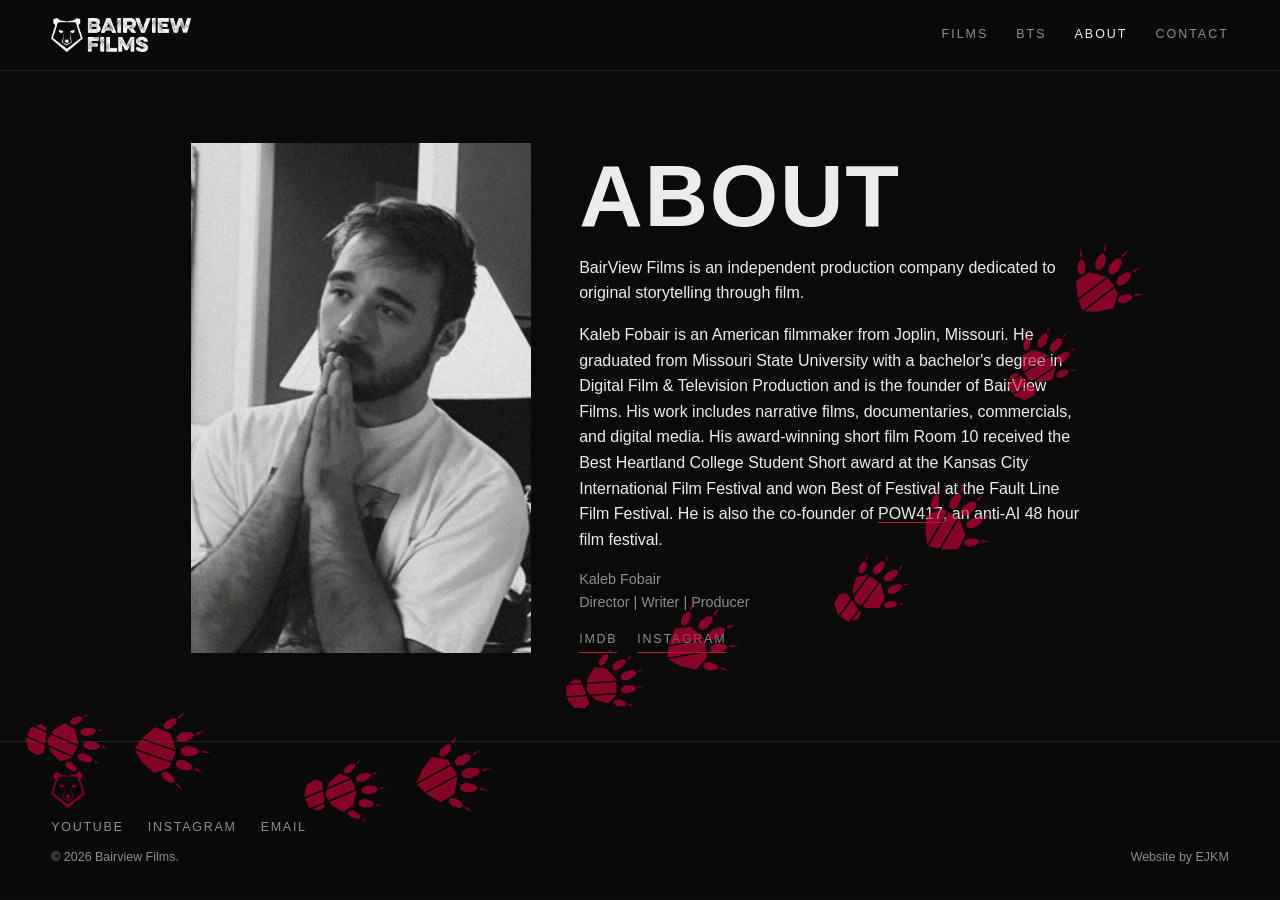
==== commit 84b6a439: "About: paws step over the text (60% see-through), no black panel" ====
--- a/about.html
+++ b/about.html
@@ -26,18 +26,16 @@
 <div class="paws" aria-hidden="true">
 <svg width="0" height="0" style="position:absolute" aria-hidden="true"><defs><g id="paw-fl"><path d="M172.3,414.1 L169.1,412.0 L103.1,338.0 L137.1,248.0 L234.1,211.9Z"/><path d="M243.6,211.7 L302.7,233.7 L235.0,455.3 L180.1,419.2Z"/><path d="M311.2,236.8 L341.1,248.0 L375.1,338.0 L309.1,412.0 L244.7,454.3Z"/><path d="M68.4,277.8 L48.7,238.7 L52.7,213.6 L77.8,217.6 L108.9,248.4 L115.3,279.4 L95.9,293.5Z"/><path d="M131.4,184.0 L125.5,133.8 L139.8,108.0 L165.6,122.3 L187.2,168.0 L181.9,204.1 L155.1,211.8Z"/><path d="M208.1,147.8 L216.8,95.0 L239.1,73.0 L261.5,95.0 L270.1,147.8 L254.0,183.0 L224.3,183.0Z"/><path d="M291.1,168.0 L312.7,122.3 L338.5,108.0 L352.8,133.8 L346.9,184.0 L323.2,211.8 L296.4,204.1Z"/><path d="M369.4,248.4 L400.5,217.6 L425.6,213.6 L429.6,238.7 L409.8,277.8 L382.4,293.5 L363.0,279.4Z"/><path d="M47.4,206.3 L43.7,205.3 L40.0,204.2 L36.5,203.1 L34.8,200.6 L33.0,198.3 L31.1,195.9 L29.2,193.6 L27.3,191.3 L25.3,189.0 L23.4,186.7 L21.5,184.4 L19.6,182.0 L17.8,179.6 L16.0,177.2 L14.3,174.7 L12.8,172.2 L11.3,169.5 L10.0,166.7 L10.0,166.7 L12.3,168.8 L14.6,170.8 L17.0,172.8 L19.4,174.7 L21.9,176.7 L24.4,178.5 L26.9,180.4 L29.5,182.2 L32.1,184.1 L34.6,185.9 L37.2,187.8 L39.7,189.7 L42.2,191.6 L44.6,193.5 L46.9,195.5 L47.4,198.9 L47.5,202.5 L47.4,206.3Z"/><path d="M137.3,99.4 L134.2,97.2 L131.1,94.9 L128.2,92.6 L127.4,89.7 L126.5,86.9 L125.6,84.0 L124.6,81.2 L123.6,78.3 L122.5,75.5 L121.5,72.7 L120.5,69.9 L119.5,67.0 L118.6,64.2 L117.8,61.3 L117.1,58.4 L116.5,55.4 L116.0,52.4 L115.7,49.4 L115.7,49.4 L117.2,52.1 L118.7,54.8 L120.2,57.5 L121.8,60.1 L123.5,62.8 L125.2,65.4 L126.9,68.0 L128.7,70.6 L130.5,73.2 L132.3,75.8 L134.1,78.5 L135.8,81.1 L137.5,83.7 L139.1,86.4 L140.6,89.1 L139.8,92.4 L138.7,95.8 L137.3,99.4Z"/><path d="M239.1,64.0 L236.8,61.0 L234.8,58.0 L233.1,55.0 L233.7,52.0 L234.3,49.0 L235.1,46.0 L235.9,43.0 L236.7,40.0 L237.5,37.0 L238.3,34.0 L239.1,31.0 L239.9,28.0 L240.7,25.0 L241.5,22.0 L242.2,19.0 L242.8,16.0 L243.5,13.0 L244.1,10.0 L244.1,10.0 L244.7,13.0 L245.2,16.0 L245.4,19.0 L245.6,22.0 L245.8,25.0 L245.8,28.0 L245.9,31.0 L245.8,34.0 L245.8,37.0 L245.8,40.0 L245.7,43.0 L245.7,46.0 L245.7,49.0 L245.8,52.0 L245.9,55.0 L243.8,58.0 L241.6,61.0 L239.1,64.0Z"/><path d="M341.0,99.4 L339.5,95.8 L338.5,92.4 L337.7,89.1 L339.2,86.4 L340.8,83.7 L342.5,81.1 L344.2,78.5 L346.0,75.8 L347.8,73.2 L349.6,70.6 L351.3,68.0 L353.1,65.4 L354.8,62.8 L356.5,60.1 L358.1,57.5 L359.6,54.8 L361.1,52.1 L362.6,49.4 L362.6,49.4 L362.3,52.4 L361.8,55.4 L361.2,58.4 L360.5,61.3 L359.7,64.2 L358.8,67.0 L357.8,69.9 L356.8,72.7 L355.8,75.5 L354.7,78.3 L353.7,81.2 L352.7,84.0 L351.8,86.9 L350.9,89.7 L350.1,92.6 L347.2,94.9 L344.1,97.2 L341.0,99.4Z"/><path d="M430.9,206.3 L430.8,202.5 L430.9,198.9 L431.4,195.5 L433.7,193.5 L436.1,191.6 L438.6,189.7 L441.1,187.8 L443.6,185.9 L446.2,184.1 L448.8,182.2 L451.4,180.4 L453.9,178.5 L456.4,176.7 L458.9,174.7 L461.3,172.8 L463.7,170.8 L466.0,168.8 L468.3,166.7 L468.3,166.7 L467.0,169.5 L465.5,172.2 L463.9,174.7 L462.3,177.2 L460.5,179.6 L458.7,182.0 L456.8,184.4 L454.9,186.7 L453.0,189.0 L451.0,191.3 L449.1,193.6 L447.2,195.9 L445.3,198.3 L443.5,200.6 L441.8,203.1 L438.2,204.2 L434.6,205.3 L430.9,206.3Z"/></g><g id="paw-fr"><path d="M306.7,414.1 L309.9,412.0 L375.9,338.0 L341.9,248.0 L244.9,211.9Z"/><path d="M235.4,211.7 L176.3,233.7 L244.0,455.3 L298.9,419.2Z"/><path d="M167.8,236.8 L137.9,248.0 L103.9,338.0 L169.9,412.0 L234.3,454.3Z"/><path d="M410.6,277.8 L430.3,238.7 L426.3,213.6 L401.2,217.6 L370.1,248.4 L363.7,279.4 L383.1,293.5Z"/><path d="M347.6,184.0 L353.5,133.8 L339.2,108.0 L313.4,122.3 L291.8,168.0 L297.1,204.1 L323.9,211.8Z"/><path d="M270.9,147.8 L262.2,95.0 L239.9,73.0 L217.5,95.0 L208.9,147.8 L225.0,183.0 L254.7,183.0Z"/><path d="M187.9,168.0 L166.3,122.3 L140.5,108.0 L126.2,133.8 L132.1,184.0 L155.8,211.8 L182.6,204.1Z"/><path d="M109.6,248.4 L78.5,217.6 L53.4,213.6 L49.4,238.7 L69.2,277.8 L96.6,293.5 L116.0,279.4Z"/><path d="M431.6,206.3 L435.3,205.3 L439.0,204.2 L442.5,203.1 L444.2,200.6 L446.0,198.3 L447.9,195.9 L449.8,193.6 L451.7,191.3 L453.7,189.0 L455.6,186.7 L457.5,184.4 L459.4,182.0 L461.2,179.6 L463.0,177.2 L464.7,174.7 L466.2,172.2 L467.7,169.5 L469.0,166.7 L469.0,166.7 L466.7,168.8 L464.4,170.8 L462.0,172.8 L459.6,174.7 L457.1,176.7 L454.6,178.5 L452.1,180.4 L449.5,182.2 L446.9,184.1 L444.4,185.9 L441.8,187.8 L439.3,189.7 L436.8,191.6 L434.4,193.5 L432.1,195.5 L431.6,198.9 L431.5,202.5 L431.6,206.3Z"/><path d="M341.7,99.4 L344.8,97.2 L347.9,94.9 L350.8,92.6 L351.6,89.7 L352.5,86.9 L353.4,84.0 L354.4,81.2 L355.4,78.3 L356.5,75.5 L357.5,72.7 L358.5,69.9 L359.5,67.0 L360.4,64.2 L361.2,61.3 L361.9,58.4 L362.5,55.4 L363.0,52.4 L363.3,49.4 L363.3,49.4 L361.8,52.1 L360.3,54.8 L358.8,57.5 L357.2,60.1 L355.5,62.8 L353.8,65.4 L352.1,68.0 L350.3,70.6 L348.5,73.2 L346.7,75.8 L344.9,78.5 L343.2,81.1 L341.5,83.7 L339.9,86.4 L338.4,89.1 L339.2,92.4 L340.3,95.8 L341.7,99.4Z"/><path d="M239.9,64.0 L242.2,61.0 L244.2,58.0 L245.9,55.0 L245.3,52.0 L244.7,49.0 L243.9,46.0 L243.1,43.0 L242.3,40.0 L241.5,37.0 L240.7,34.0 L239.9,31.0 L239.1,28.0 L238.3,25.0 L237.5,22.0 L236.8,19.0 L236.2,16.0 L235.5,13.0 L234.9,10.0 L234.9,10.0 L234.3,13.0 L233.8,16.0 L233.6,19.0 L233.4,22.0 L233.2,25.0 L233.2,28.0 L233.1,31.0 L233.2,34.0 L233.2,37.0 L233.2,40.0 L233.3,43.0 L233.3,46.0 L233.3,49.0 L233.2,52.0 L233.1,55.0 L235.2,58.0 L237.4,61.0 L239.9,64.0Z"/><path d="M138.0,99.4 L139.5,95.8 L140.5,92.4 L141.3,89.1 L139.8,86.4 L138.2,83.7 L136.5,81.1 L134.8,78.5 L133.0,75.8 L131.2,73.2 L129.4,70.6 L127.7,68.0 L125.9,65.4 L124.2,62.8 L122.5,60.1 L120.9,57.5 L119.4,54.8 L117.9,52.1 L116.4,49.4 L116.4,49.4 L116.7,52.4 L117.2,55.4 L117.8,58.4 L118.5,61.3 L119.3,64.2 L120.2,67.0 L121.2,69.9 L122.2,72.7 L123.2,75.5 L124.3,78.3 L125.3,81.2 L126.3,84.0 L127.2,86.9 L128.1,89.7 L128.9,92.6 L131.8,94.9 L134.9,97.2 L138.0,99.4Z"/><path d="M48.1,206.3 L48.2,202.5 L48.1,198.9 L47.6,195.5 L45.3,193.5 L42.9,191.6 L40.4,189.7 L37.9,187.8 L35.4,185.9 L32.8,184.1 L30.2,182.2 L27.6,180.4 L25.1,178.5 L22.6,176.7 L20.1,174.7 L17.7,172.8 L15.3,170.8 L13.0,168.8 L10.7,166.7 L10.7,166.7 L12.0,169.5 L13.5,172.2 L15.1,174.7 L16.7,177.2 L18.5,179.6 L20.3,182.0 L22.2,184.4 L24.1,186.7 L26.0,189.0 L28.0,191.3 L29.9,193.6 L31.8,195.9 L33.7,198.3 L35.5,200.6 L37.2,203.1 L40.8,204.2 L44.4,205.3 L48.1,206.3Z"/></g><g id="paw-hl"><path d="M194.1,180.0 L198.5,181.6 L148.4,345.3 L128.1,336.0 L80.1,274.0 L110.1,210.0Z"/><path d="M207.0,184.6 L266.4,205.8 L221.2,353.7 L194.1,366.0 L156.7,349.0Z"/><path d="M274.8,208.9 L278.1,210.0 L308.1,274.0 L260.1,336.0 L232.1,348.7Z"/><path d="M120.1,376.0 L139.0,376.0 L117.4,446.9 L102.1,414.0Z"/><path d="M148.5,376.0 L214.3,376.0 L180.3,487.4 L128.1,470.0 L123.0,459.2Z"/><path d="M223.7,376.0 L268.1,376.0 L286.1,414.0 L260.1,470.0 L194.1,492.0 L188.8,490.3Z"/><path d="M44.9,228.7 L31.3,193.3 L36.6,172.2 L57.5,178.2 L81.3,207.7 L84.3,234.7 L66.8,244.8Z"/><path d="M95.1,151.4 L92.7,106.7 L106.5,85.0 L127.9,99.3 L144.0,141.0 L137.4,172.5 L113.9,177.5Z"/><path d="M167.1,117.6 L174.6,70.6 L194.1,51.0 L213.5,70.6 L221.1,117.6 L207.0,149.0 L181.1,149.0Z"/><path d="M244.2,141.0 L260.2,99.3 L281.6,85.0 L295.4,106.7 L293.1,151.4 L274.2,177.5 L250.8,172.5Z"/><path d="M306.9,207.7 L330.7,178.2 L351.6,172.2 L356.9,193.3 L343.2,228.7 L321.3,244.8 L303.8,234.7Z"/><path d="M32.1,164.4 L29.5,163.9 L27.0,163.3 L24.5,162.6 L23.6,161.1 L22.6,159.6 L21.5,158.2 L20.4,156.8 L19.3,155.4 L18.1,154.0 L17.0,152.6 L15.9,151.2 L14.8,149.8 L13.8,148.3 L12.8,146.8 L11.9,145.3 L11.2,143.7 L10.5,142.0 L10.0,140.2 L10.0,140.2 L11.4,141.5 L12.8,142.7 L14.2,143.9 L15.7,145.1 L17.3,146.3 L18.9,147.4 L20.5,148.5 L22.2,149.6 L23.9,150.7 L25.6,151.7 L27.3,152.8 L28.9,153.9 L30.5,155.1 L32.0,156.3 L33.4,157.5 L33.2,159.6 L32.8,162.0 L32.1,164.4Z"/><path d="M104.6,76.2 L102.3,74.9 L100.1,73.5 L98.0,72.2 L97.6,70.4 L97.1,68.7 L96.5,67.0 L95.9,65.3 L95.3,63.6 L94.6,62.0 L94.0,60.3 L93.3,58.6 L92.7,56.9 L92.2,55.2 L91.8,53.5 L91.4,51.7 L91.2,50.0 L91.0,48.2 L91.1,46.4 L91.1,46.4 L92.1,48.0 L93.0,49.6 L94.0,51.2 L95.0,52.8 L96.2,54.4 L97.4,55.9 L98.6,57.5 L99.9,59.0 L101.1,60.6 L102.4,62.1 L103.6,63.7 L104.9,65.2 L106.0,66.8 L107.1,68.4 L108.1,70.0 L107.2,72.0 L106.1,74.1 L104.6,76.2Z"/><path d="M194.1,42.0 L192.2,40.2 L190.6,38.4 L189.3,36.7 L189.8,34.9 L190.4,33.1 L191.1,31.3 L191.8,29.6 L192.5,27.8 L193.2,26.0 L194.0,24.2 L194.7,22.4 L195.5,20.7 L196.1,18.9 L196.8,17.1 L197.4,15.3 L198.0,13.6 L198.5,11.8 L199.1,10.0 L199.1,10.0 L199.5,11.8 L199.8,13.6 L200.0,15.3 L200.1,17.1 L200.2,18.9 L200.2,20.7 L200.1,22.4 L200.0,24.2 L199.9,26.0 L199.8,27.8 L199.7,29.6 L199.6,31.3 L199.5,33.1 L199.5,34.9 L199.5,36.7 L197.8,38.4 L196.0,40.2 L194.1,42.0Z"/><path d="M283.5,76.2 L282.1,74.1 L280.9,72.0 L280.0,70.0 L281.0,68.4 L282.1,66.8 L283.3,65.2 L284.5,63.7 L285.7,62.1 L287.0,60.6 L288.3,59.0 L289.5,57.5 L290.8,55.9 L292.0,54.4 L293.1,52.8 L294.2,51.2 L295.1,49.6 L296.1,48.0 L297.0,46.4 L297.0,46.4 L297.1,48.2 L297.0,50.0 L296.7,51.7 L296.4,53.5 L295.9,55.2 L295.4,56.9 L294.8,58.6 L294.2,60.3 L293.5,62.0 L292.8,63.6 L292.2,65.3 L291.6,67.0 L291.0,68.7 L290.5,70.4 L290.1,72.2 L288.0,73.5 L285.8,74.9 L283.5,76.2Z"/><path d="M356.1,164.4 L355.3,162.0 L354.9,159.6 L354.7,157.5 L356.1,156.3 L357.6,155.1 L359.2,153.9 L360.9,152.8 L362.5,151.7 L364.2,150.7 L365.9,149.6 L367.6,148.5 L369.2,147.4 L370.8,146.3 L372.4,145.1 L373.9,143.9 L375.4,142.7 L376.7,141.5 L378.1,140.2 L378.1,140.2 L377.6,142.0 L377.0,143.7 L376.2,145.3 L375.3,146.8 L374.3,148.3 L373.3,149.8 L372.2,151.2 L371.1,152.6 L370.0,154.0 L368.8,155.4 L367.7,156.8 L366.6,158.2 L365.5,159.6 L364.5,161.1 L363.6,162.6 L361.2,163.3 L358.6,163.9 L356.1,164.4Z"/></g><g id="paw-hr"><path d="M194.9,180.0 L190.5,181.6 L240.6,345.3 L260.9,336.0 L308.9,274.0 L278.9,210.0Z"/><path d="M182.0,184.6 L122.6,205.8 L167.8,353.7 L194.9,366.0 L232.3,349.0Z"/><path d="M114.2,208.9 L110.9,210.0 L80.9,274.0 L128.9,336.0 L156.9,348.7Z"/><path d="M268.9,376.0 L250.0,376.0 L271.6,446.9 L286.9,414.0Z"/><path d="M240.5,376.0 L174.7,376.0 L208.7,487.4 L260.9,470.0 L266.0,459.2Z"/><path d="M165.3,376.0 L120.9,376.0 L102.9,414.0 L128.9,470.0 L194.9,492.0 L200.2,490.3Z"/><path d="M344.1,228.7 L357.7,193.3 L352.4,172.2 L331.5,178.2 L307.7,207.7 L304.7,234.7 L322.2,244.8Z"/><path d="M293.9,151.4 L296.3,106.7 L282.5,85.0 L261.1,99.3 L245.0,141.0 L251.6,172.5 L275.1,177.5Z"/><path d="M221.9,117.6 L214.4,70.6 L194.9,51.0 L175.5,70.6 L167.9,117.6 L182.0,149.0 L207.9,149.0Z"/><path d="M144.8,141.0 L128.8,99.3 L107.4,85.0 L93.6,106.7 L95.9,151.4 L114.8,177.5 L138.2,172.5Z"/><path d="M82.1,207.7 L58.3,178.2 L37.4,172.2 L32.1,193.3 L45.8,228.7 L67.7,244.8 L85.2,234.7Z"/><path d="M356.9,164.4 L359.5,163.9 L362.0,163.3 L364.5,162.6 L365.4,161.1 L366.4,159.6 L367.5,158.2 L368.6,156.8 L369.7,155.4 L370.9,154.0 L372.0,152.6 L373.1,151.2 L374.2,149.8 L375.2,148.3 L376.2,146.8 L377.1,145.3 L377.8,143.7 L378.5,142.0 L379.0,140.2 L379.0,140.2 L377.6,141.5 L376.2,142.7 L374.8,143.9 L373.3,145.1 L371.7,146.3 L370.1,147.4 L368.5,148.5 L366.8,149.6 L365.1,150.7 L363.4,151.7 L361.7,152.8 L360.1,153.9 L358.5,155.1 L357.0,156.3 L355.6,157.5 L355.8,159.6 L356.2,162.0 L356.9,164.4Z"/><path d="M284.4,76.2 L286.7,74.9 L288.9,73.5 L291.0,72.2 L291.4,70.4 L291.9,68.7 L292.5,67.0 L293.1,65.3 L293.7,63.6 L294.4,62.0 L295.0,60.3 L295.7,58.6 L296.3,56.9 L296.8,55.2 L297.2,53.5 L297.6,51.7 L297.8,50.0 L298.0,48.2 L297.9,46.4 L297.9,46.4 L296.9,48.0 L296.0,49.6 L295.0,51.2 L294.0,52.8 L292.8,54.4 L291.6,55.9 L290.4,57.5 L289.1,59.0 L287.9,60.6 L286.6,62.1 L285.4,63.7 L284.1,65.2 L283.0,66.8 L281.9,68.4 L280.9,70.0 L281.8,72.0 L282.9,74.1 L284.4,76.2Z"/><path d="M194.9,42.0 L196.8,40.2 L198.4,38.4 L199.7,36.7 L199.2,34.9 L198.6,33.1 L197.9,31.3 L197.2,29.6 L196.5,27.8 L195.8,26.0 L195.0,24.2 L194.3,22.4 L193.5,20.7 L192.9,18.9 L192.2,17.1 L191.6,15.3 L191.0,13.6 L190.5,11.8 L189.9,10.0 L189.9,10.0 L189.5,11.8 L189.2,13.6 L189.0,15.3 L188.9,17.1 L188.8,18.9 L188.8,20.7 L188.9,22.4 L189.0,24.2 L189.1,26.0 L189.2,27.8 L189.3,29.6 L189.4,31.3 L189.5,33.1 L189.5,34.9 L189.5,36.7 L191.2,38.4 L193.0,40.2 L194.9,42.0Z"/><path d="M105.5,76.2 L106.9,74.1 L108.1,72.0 L109.0,70.0 L108.0,68.4 L106.9,66.8 L105.7,65.2 L104.5,63.7 L103.3,62.1 L102.0,60.6 L100.7,59.0 L99.5,57.5 L98.2,55.9 L97.0,54.4 L95.9,52.8 L94.8,51.2 L93.9,49.6 L92.9,48.0 L92.0,46.4 L92.0,46.4 L91.9,48.2 L92.0,50.0 L92.3,51.7 L92.6,53.5 L93.1,55.2 L93.6,56.9 L94.2,58.6 L94.8,60.3 L95.5,62.0 L96.2,63.6 L96.8,65.3 L97.4,67.0 L98.0,68.7 L98.5,70.4 L98.9,72.2 L101.0,73.5 L103.2,74.9 L105.5,76.2Z"/><path d="M32.9,164.4 L33.7,162.0 L34.1,159.6 L34.3,157.5 L32.9,156.3 L31.4,155.1 L29.8,153.9 L28.1,152.8 L26.5,151.7 L24.8,150.7 L23.1,149.6 L21.4,148.5 L19.8,147.4 L18.2,146.3 L16.6,145.1 L15.1,143.9 L13.6,142.7 L12.3,141.5 L10.9,140.2 L10.9,140.2 L11.4,142.0 L12.0,143.7 L12.8,145.3 L13.7,146.8 L14.7,148.3 L15.7,149.8 L16.8,151.2 L17.9,152.6 L19.0,154.0 L20.2,155.4 L21.3,156.8 L22.4,158.2 L23.5,159.6 L24.5,161.1 L25.4,162.6 L27.8,163.3 L30.4,163.9 L32.9,164.4Z"/></g></defs></svg>
 <svg class="trail-wide" viewBox="0 0 1600 1000" preserveAspectRatio="xMidYMid slice" width="100%" height="100%" fill="#850026">
-<g class="paw" style="--d:0.40s" transform="translate(281.0 832.4) rotate(92.9) scale(0.1888) translate(-239.5 -233.0)"><use href="#paw-fl"/></g>
-<g class="paw" style="--d:0.95s" transform="translate(161.9 824.8) rotate(94.3) scale(0.1888) translate(-194.5 -251.0)"><use href="#paw-hl"/></g>
-<g class="paw" style="--d:1.50s" transform="translate(590.7 886.6) rotate(87.6) scale(0.1888) translate(-239.5 -233.0)"><use href="#paw-fr"/></g>
-<g class="paw" style="--d:2.05s" transform="translate(469.7 889.1) rotate(89.9) scale(0.1888) translate(-194.5 -251.0)"><use href="#paw-hr"/></g>
-<g class="paw" style="--d:2.60s" transform="translate(892.2 800.6) rotate(78.6) scale(0.1888) translate(-239.5 -233.0)"><use href="#paw-fl"/></g>
-<g class="paw" style="--d:3.15s" transform="translate(775.7 819.4) rotate(82.8) scale(0.1888) translate(-194.5 -251.0)"><use href="#paw-hl"/></g>
-<g class="paw" style="--d:3.70s" transform="translate(1201.7 747.7) rotate(61.0) scale(0.1888) translate(-239.5 -233.0)"><use href="#paw-fr"/></g>
-<g class="paw" style="--d:4.25s" transform="translate(1089.3 799.4) rotate(69.4) scale(0.1888) translate(-194.5 -251.0)"><use href="#paw-hr"/></g>
-<g class="paw" style="--d:4.80s" transform="translate(1381.3 497.2) rotate(26.4) scale(0.1888) translate(-239.5 -233.0)"><use href="#paw-fl"/></g>
-<g class="paw" style="--d:5.35s" transform="translate(1318.1 590.7) rotate(41.4) scale(0.1888) translate(-194.5 -251.0)"><use href="#paw-hl"/></g>
-<g class="paw" style="--d:5.90s" transform="translate(1481.9 205.0) rotate(-4.0) scale(0.1888) translate(-239.5 -233.0)"><use href="#paw-fr"/></g>
-<g class="paw" style="--d:6.45s" transform="translate(1480.8 329.1) rotate(5.4) scale(0.1888) translate(-194.5 -251.0)"><use href="#paw-hr"/></g>
+<g class="paw" style="--d:0.40s" transform="translate(280.5 834.1) rotate(92.0) scale(0.1888) translate(-239.5 -233.0)"><use href="#paw-fl"/></g>
+<g class="paw" style="--d:0.95s" transform="translate(162.8 825.3) rotate(96.4) scale(0.1888) translate(-194.5 -251.0)"><use href="#paw-hl"/></g>
+<g class="paw" style="--d:1.50s" transform="translate(593.1 862.3) rotate(78.6) scale(0.1888) translate(-239.5 -233.0)"><use href="#paw-fr"/></g>
+<g class="paw" style="--d:2.05s" transform="translate(471.9 880.3) rotate(84.3) scale(0.1888) translate(-194.5 -251.0)"><use href="#paw-hr"/></g>
+<g class="paw" style="--d:2.60s" transform="translate(868.1 712.4) rotate(62.9) scale(0.1888) translate(-239.5 -233.0)"><use href="#paw-fl"/></g>
+<g class="paw" style="--d:3.15s" transform="translate(761.1 760.1) rotate(69.1) scale(0.1888) translate(-194.5 -251.0)"><use href="#paw-hl"/></g>
+<g class="paw" style="--d:3.70s" transform="translate(1150.9 577.9) rotate(47.7) scale(0.1888) translate(-239.5 -233.0)"><use href="#paw-fr"/></g>
+<g class="paw" style="--d:4.25s" transform="translate(1056.4 655.9) rotate(53.4) scale(0.1888) translate(-194.5 -251.0)"><use href="#paw-hr"/></g>
+<g class="paw" style="--d:4.80s" transform="translate(1316.9 311.4) rotate(35.7) scale(0.1888) translate(-239.5 -233.0)"><use href="#paw-fl"/></g>
+<g class="paw" style="--d:5.35s" transform="translate(1244.6 404.8) rotate(39.8) scale(0.1888) translate(-194.5 -251.0)"><use href="#paw-hl"/></g>
 </svg>
 <svg class="trail-tall" viewBox="0 0 400 1000" preserveAspectRatio="xMidYMid slice" width="100%" height="100%" fill="#850026">
 <g class="paw" style="--d:0.40s" transform="translate(386.1 829.0) rotate(5.6) scale(0.1416) translate(-239.5 -233.0)"><use href="#paw-fl"/></g>
--- a/style.css
+++ b/style.css
@@ -167,13 +167,13 @@
 .bts .rail { contain:paint; }
 .bts .rail-track { will-change:transform; }
 
-/* About page: a trail of bear paw prints (assets/paws.html, made by make_paws.py) in the bear logo's red #850026.
-   One fixed layer; each print fades in once, one after another, then stays. */
-.paws { position:fixed; inset:0; z-index:-1; pointer-events:none; overflow:hidden; }
+/* About page: a trail of bear tracks (assets/paws.html, made by make_paws.py). One fixed layer in front of the page (under the
+   header), 60% see-through so the text under a print stays readable; each print fades in once, one after another, then stays. */
+.paws { position:fixed; inset:0; z-index:4; opacity:.6; pointer-events:none; overflow:hidden; }
+.paws svg { fill:#D7003C; } /* at 60% over the page black this comes out as the logo red, 850026 */
 .paws svg { display:block; position:absolute; inset:0; }
 .paws .trail-tall { display:none; }
 @media (max-aspect-ratio:1/1) { .paws .trail-wide { display:none; } .paws .trail-tall { display:block; } }
 .paw { opacity:0; animation:paw-in .6s ease-out var(--d) both; }
 @keyframes paw-in { from { opacity:0; } to { opacity:1; } }
 @media (prefers-reduced-motion:reduce) { .paw { animation:none; opacity:1; } }
-.about > div { background:var(--bg); padding:20px 24px; margin:-20px -24px; }
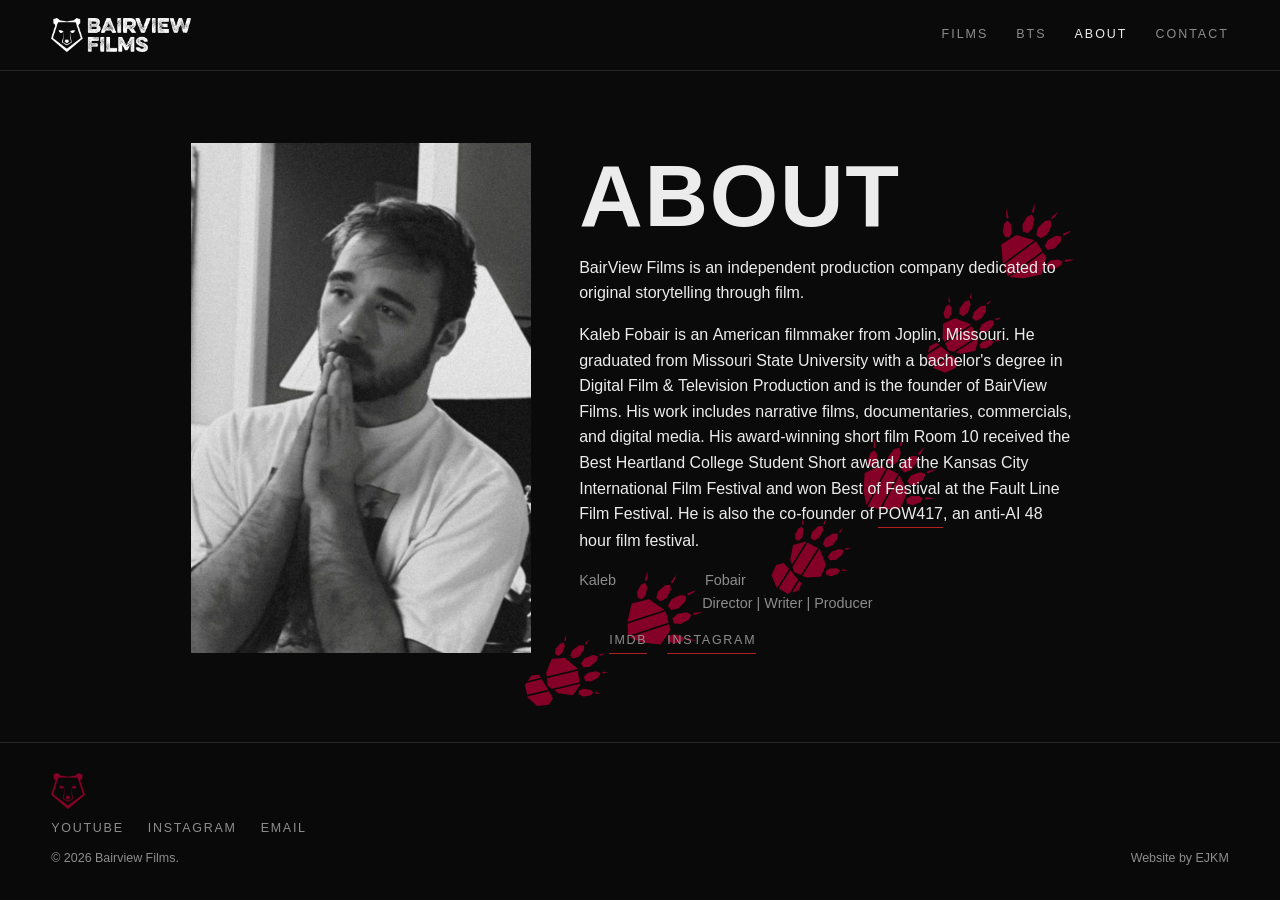
==== commit 31b27c7a: "About: bear tracks walk through the text and the words flow around each print" ====
--- a/about.html
+++ b/about.html
@@ -23,40 +23,18 @@
   </nav>
 </header>
 <main>
-<div class="paws" aria-hidden="true">
-<svg width="0" height="0" style="position:absolute" aria-hidden="true"><defs><g id="paw-fl"><path d="M172.3,414.1 L169.1,412.0 L103.1,338.0 L137.1,248.0 L234.1,211.9Z"/><path d="M243.6,211.7 L302.7,233.7 L235.0,455.3 L180.1,419.2Z"/><path d="M311.2,236.8 L341.1,248.0 L375.1,338.0 L309.1,412.0 L244.7,454.3Z"/><path d="M68.4,277.8 L48.7,238.7 L52.7,213.6 L77.8,217.6 L108.9,248.4 L115.3,279.4 L95.9,293.5Z"/><path d="M131.4,184.0 L125.5,133.8 L139.8,108.0 L165.6,122.3 L187.2,168.0 L181.9,204.1 L155.1,211.8Z"/><path d="M208.1,147.8 L216.8,95.0 L239.1,73.0 L261.5,95.0 L270.1,147.8 L254.0,183.0 L224.3,183.0Z"/><path d="M291.1,168.0 L312.7,122.3 L338.5,108.0 L352.8,133.8 L346.9,184.0 L323.2,211.8 L296.4,204.1Z"/><path d="M369.4,248.4 L400.5,217.6 L425.6,213.6 L429.6,238.7 L409.8,277.8 L382.4,293.5 L363.0,279.4Z"/><path d="M47.4,206.3 L43.7,205.3 L40.0,204.2 L36.5,203.1 L34.8,200.6 L33.0,198.3 L31.1,195.9 L29.2,193.6 L27.3,191.3 L25.3,189.0 L23.4,186.7 L21.5,184.4 L19.6,182.0 L17.8,179.6 L16.0,177.2 L14.3,174.7 L12.8,172.2 L11.3,169.5 L10.0,166.7 L10.0,166.7 L12.3,168.8 L14.6,170.8 L17.0,172.8 L19.4,174.7 L21.9,176.7 L24.4,178.5 L26.9,180.4 L29.5,182.2 L32.1,184.1 L34.6,185.9 L37.2,187.8 L39.7,189.7 L42.2,191.6 L44.6,193.5 L46.9,195.5 L47.4,198.9 L47.5,202.5 L47.4,206.3Z"/><path d="M137.3,99.4 L134.2,97.2 L131.1,94.9 L128.2,92.6 L127.4,89.7 L126.5,86.9 L125.6,84.0 L124.6,81.2 L123.6,78.3 L122.5,75.5 L121.5,72.7 L120.5,69.9 L119.5,67.0 L118.6,64.2 L117.8,61.3 L117.1,58.4 L116.5,55.4 L116.0,52.4 L115.7,49.4 L115.7,49.4 L117.2,52.1 L118.7,54.8 L120.2,57.5 L121.8,60.1 L123.5,62.8 L125.2,65.4 L126.9,68.0 L128.7,70.6 L130.5,73.2 L132.3,75.8 L134.1,78.5 L135.8,81.1 L137.5,83.7 L139.1,86.4 L140.6,89.1 L139.8,92.4 L138.7,95.8 L137.3,99.4Z"/><path d="M239.1,64.0 L236.8,61.0 L234.8,58.0 L233.1,55.0 L233.7,52.0 L234.3,49.0 L235.1,46.0 L235.9,43.0 L236.7,40.0 L237.5,37.0 L238.3,34.0 L239.1,31.0 L239.9,28.0 L240.7,25.0 L241.5,22.0 L242.2,19.0 L242.8,16.0 L243.5,13.0 L244.1,10.0 L244.1,10.0 L244.7,13.0 L245.2,16.0 L245.4,19.0 L245.6,22.0 L245.8,25.0 L245.8,28.0 L245.9,31.0 L245.8,34.0 L245.8,37.0 L245.8,40.0 L245.7,43.0 L245.7,46.0 L245.7,49.0 L245.8,52.0 L245.9,55.0 L243.8,58.0 L241.6,61.0 L239.1,64.0Z"/><path d="M341.0,99.4 L339.5,95.8 L338.5,92.4 L337.7,89.1 L339.2,86.4 L340.8,83.7 L342.5,81.1 L344.2,78.5 L346.0,75.8 L347.8,73.2 L349.6,70.6 L351.3,68.0 L353.1,65.4 L354.8,62.8 L356.5,60.1 L358.1,57.5 L359.6,54.8 L361.1,52.1 L362.6,49.4 L362.6,49.4 L362.3,52.4 L361.8,55.4 L361.2,58.4 L360.5,61.3 L359.7,64.2 L358.8,67.0 L357.8,69.9 L356.8,72.7 L355.8,75.5 L354.7,78.3 L353.7,81.2 L352.7,84.0 L351.8,86.9 L350.9,89.7 L350.1,92.6 L347.2,94.9 L344.1,97.2 L341.0,99.4Z"/><path d="M430.9,206.3 L430.8,202.5 L430.9,198.9 L431.4,195.5 L433.7,193.5 L436.1,191.6 L438.6,189.7 L441.1,187.8 L443.6,185.9 L446.2,184.1 L448.8,182.2 L451.4,180.4 L453.9,178.5 L456.4,176.7 L458.9,174.7 L461.3,172.8 L463.7,170.8 L466.0,168.8 L468.3,166.7 L468.3,166.7 L467.0,169.5 L465.5,172.2 L463.9,174.7 L462.3,177.2 L460.5,179.6 L458.7,182.0 L456.8,184.4 L454.9,186.7 L453.0,189.0 L451.0,191.3 L449.1,193.6 L447.2,195.9 L445.3,198.3 L443.5,200.6 L441.8,203.1 L438.2,204.2 L434.6,205.3 L430.9,206.3Z"/></g><g id="paw-fr"><path d="M306.7,414.1 L309.9,412.0 L375.9,338.0 L341.9,248.0 L244.9,211.9Z"/><path d="M235.4,211.7 L176.3,233.7 L244.0,455.3 L298.9,419.2Z"/><path d="M167.8,236.8 L137.9,248.0 L103.9,338.0 L169.9,412.0 L234.3,454.3Z"/><path d="M410.6,277.8 L430.3,238.7 L426.3,213.6 L401.2,217.6 L370.1,248.4 L363.7,279.4 L383.1,293.5Z"/><path d="M347.6,184.0 L353.5,133.8 L339.2,108.0 L313.4,122.3 L291.8,168.0 L297.1,204.1 L323.9,211.8Z"/><path d="M270.9,147.8 L262.2,95.0 L239.9,73.0 L217.5,95.0 L208.9,147.8 L225.0,183.0 L254.7,183.0Z"/><path d="M187.9,168.0 L166.3,122.3 L140.5,108.0 L126.2,133.8 L132.1,184.0 L155.8,211.8 L182.6,204.1Z"/><path d="M109.6,248.4 L78.5,217.6 L53.4,213.6 L49.4,238.7 L69.2,277.8 L96.6,293.5 L116.0,279.4Z"/><path d="M431.6,206.3 L435.3,205.3 L439.0,204.2 L442.5,203.1 L444.2,200.6 L446.0,198.3 L447.9,195.9 L449.8,193.6 L451.7,191.3 L453.7,189.0 L455.6,186.7 L457.5,184.4 L459.4,182.0 L461.2,179.6 L463.0,177.2 L464.7,174.7 L466.2,172.2 L467.7,169.5 L469.0,166.7 L469.0,166.7 L466.7,168.8 L464.4,170.8 L462.0,172.8 L459.6,174.7 L457.1,176.7 L454.6,178.5 L452.1,180.4 L449.5,182.2 L446.9,184.1 L444.4,185.9 L441.8,187.8 L439.3,189.7 L436.8,191.6 L434.4,193.5 L432.1,195.5 L431.6,198.9 L431.5,202.5 L431.6,206.3Z"/><path d="M341.7,99.4 L344.8,97.2 L347.9,94.9 L350.8,92.6 L351.6,89.7 L352.5,86.9 L353.4,84.0 L354.4,81.2 L355.4,78.3 L356.5,75.5 L357.5,72.7 L358.5,69.9 L359.5,67.0 L360.4,64.2 L361.2,61.3 L361.9,58.4 L362.5,55.4 L363.0,52.4 L363.3,49.4 L363.3,49.4 L361.8,52.1 L360.3,54.8 L358.8,57.5 L357.2,60.1 L355.5,62.8 L353.8,65.4 L352.1,68.0 L350.3,70.6 L348.5,73.2 L346.7,75.8 L344.9,78.5 L343.2,81.1 L341.5,83.7 L339.9,86.4 L338.4,89.1 L339.2,92.4 L340.3,95.8 L341.7,99.4Z"/><path d="M239.9,64.0 L242.2,61.0 L244.2,58.0 L245.9,55.0 L245.3,52.0 L244.7,49.0 L243.9,46.0 L243.1,43.0 L242.3,40.0 L241.5,37.0 L240.7,34.0 L239.9,31.0 L239.1,28.0 L238.3,25.0 L237.5,22.0 L236.8,19.0 L236.2,16.0 L235.5,13.0 L234.9,10.0 L234.9,10.0 L234.3,13.0 L233.8,16.0 L233.6,19.0 L233.4,22.0 L233.2,25.0 L233.2,28.0 L233.1,31.0 L233.2,34.0 L233.2,37.0 L233.2,40.0 L233.3,43.0 L233.3,46.0 L233.3,49.0 L233.2,52.0 L233.1,55.0 L235.2,58.0 L237.4,61.0 L239.9,64.0Z"/><path d="M138.0,99.4 L139.5,95.8 L140.5,92.4 L141.3,89.1 L139.8,86.4 L138.2,83.7 L136.5,81.1 L134.8,78.5 L133.0,75.8 L131.2,73.2 L129.4,70.6 L127.7,68.0 L125.9,65.4 L124.2,62.8 L122.5,60.1 L120.9,57.5 L119.4,54.8 L117.9,52.1 L116.4,49.4 L116.4,49.4 L116.7,52.4 L117.2,55.4 L117.8,58.4 L118.5,61.3 L119.3,64.2 L120.2,67.0 L121.2,69.9 L122.2,72.7 L123.2,75.5 L124.3,78.3 L125.3,81.2 L126.3,84.0 L127.2,86.9 L128.1,89.7 L128.9,92.6 L131.8,94.9 L134.9,97.2 L138.0,99.4Z"/><path d="M48.1,206.3 L48.2,202.5 L48.1,198.9 L47.6,195.5 L45.3,193.5 L42.9,191.6 L40.4,189.7 L37.9,187.8 L35.4,185.9 L32.8,184.1 L30.2,182.2 L27.6,180.4 L25.1,178.5 L22.6,176.7 L20.1,174.7 L17.7,172.8 L15.3,170.8 L13.0,168.8 L10.7,166.7 L10.7,166.7 L12.0,169.5 L13.5,172.2 L15.1,174.7 L16.7,177.2 L18.5,179.6 L20.3,182.0 L22.2,184.4 L24.1,186.7 L26.0,189.0 L28.0,191.3 L29.9,193.6 L31.8,195.9 L33.7,198.3 L35.5,200.6 L37.2,203.1 L40.8,204.2 L44.4,205.3 L48.1,206.3Z"/></g><g id="paw-hl"><path d="M194.1,180.0 L198.5,181.6 L148.4,345.3 L128.1,336.0 L80.1,274.0 L110.1,210.0Z"/><path d="M207.0,184.6 L266.4,205.8 L221.2,353.7 L194.1,366.0 L156.7,349.0Z"/><path d="M274.8,208.9 L278.1,210.0 L308.1,274.0 L260.1,336.0 L232.1,348.7Z"/><path d="M120.1,376.0 L139.0,376.0 L117.4,446.9 L102.1,414.0Z"/><path d="M148.5,376.0 L214.3,376.0 L180.3,487.4 L128.1,470.0 L123.0,459.2Z"/><path d="M223.7,376.0 L268.1,376.0 L286.1,414.0 L260.1,470.0 L194.1,492.0 L188.8,490.3Z"/><path d="M44.9,228.7 L31.3,193.3 L36.6,172.2 L57.5,178.2 L81.3,207.7 L84.3,234.7 L66.8,244.8Z"/><path d="M95.1,151.4 L92.7,106.7 L106.5,85.0 L127.9,99.3 L144.0,141.0 L137.4,172.5 L113.9,177.5Z"/><path d="M167.1,117.6 L174.6,70.6 L194.1,51.0 L213.5,70.6 L221.1,117.6 L207.0,149.0 L181.1,149.0Z"/><path d="M244.2,141.0 L260.2,99.3 L281.6,85.0 L295.4,106.7 L293.1,151.4 L274.2,177.5 L250.8,172.5Z"/><path d="M306.9,207.7 L330.7,178.2 L351.6,172.2 L356.9,193.3 L343.2,228.7 L321.3,244.8 L303.8,234.7Z"/><path d="M32.1,164.4 L29.5,163.9 L27.0,163.3 L24.5,162.6 L23.6,161.1 L22.6,159.6 L21.5,158.2 L20.4,156.8 L19.3,155.4 L18.1,154.0 L17.0,152.6 L15.9,151.2 L14.8,149.8 L13.8,148.3 L12.8,146.8 L11.9,145.3 L11.2,143.7 L10.5,142.0 L10.0,140.2 L10.0,140.2 L11.4,141.5 L12.8,142.7 L14.2,143.9 L15.7,145.1 L17.3,146.3 L18.9,147.4 L20.5,148.5 L22.2,149.6 L23.9,150.7 L25.6,151.7 L27.3,152.8 L28.9,153.9 L30.5,155.1 L32.0,156.3 L33.4,157.5 L33.2,159.6 L32.8,162.0 L32.1,164.4Z"/><path d="M104.6,76.2 L102.3,74.9 L100.1,73.5 L98.0,72.2 L97.6,70.4 L97.1,68.7 L96.5,67.0 L95.9,65.3 L95.3,63.6 L94.6,62.0 L94.0,60.3 L93.3,58.6 L92.7,56.9 L92.2,55.2 L91.8,53.5 L91.4,51.7 L91.2,50.0 L91.0,48.2 L91.1,46.4 L91.1,46.4 L92.1,48.0 L93.0,49.6 L94.0,51.2 L95.0,52.8 L96.2,54.4 L97.4,55.9 L98.6,57.5 L99.9,59.0 L101.1,60.6 L102.4,62.1 L103.6,63.7 L104.9,65.2 L106.0,66.8 L107.1,68.4 L108.1,70.0 L107.2,72.0 L106.1,74.1 L104.6,76.2Z"/><path d="M194.1,42.0 L192.2,40.2 L190.6,38.4 L189.3,36.7 L189.8,34.9 L190.4,33.1 L191.1,31.3 L191.8,29.6 L192.5,27.8 L193.2,26.0 L194.0,24.2 L194.7,22.4 L195.5,20.7 L196.1,18.9 L196.8,17.1 L197.4,15.3 L198.0,13.6 L198.5,11.8 L199.1,10.0 L199.1,10.0 L199.5,11.8 L199.8,13.6 L200.0,15.3 L200.1,17.1 L200.2,18.9 L200.2,20.7 L200.1,22.4 L200.0,24.2 L199.9,26.0 L199.8,27.8 L199.7,29.6 L199.6,31.3 L199.5,33.1 L199.5,34.9 L199.5,36.7 L197.8,38.4 L196.0,40.2 L194.1,42.0Z"/><path d="M283.5,76.2 L282.1,74.1 L280.9,72.0 L280.0,70.0 L281.0,68.4 L282.1,66.8 L283.3,65.2 L284.5,63.7 L285.7,62.1 L287.0,60.6 L288.3,59.0 L289.5,57.5 L290.8,55.9 L292.0,54.4 L293.1,52.8 L294.2,51.2 L295.1,49.6 L296.1,48.0 L297.0,46.4 L297.0,46.4 L297.1,48.2 L297.0,50.0 L296.7,51.7 L296.4,53.5 L295.9,55.2 L295.4,56.9 L294.8,58.6 L294.2,60.3 L293.5,62.0 L292.8,63.6 L292.2,65.3 L291.6,67.0 L291.0,68.7 L290.5,70.4 L290.1,72.2 L288.0,73.5 L285.8,74.9 L283.5,76.2Z"/><path d="M356.1,164.4 L355.3,162.0 L354.9,159.6 L354.7,157.5 L356.1,156.3 L357.6,155.1 L359.2,153.9 L360.9,152.8 L362.5,151.7 L364.2,150.7 L365.9,149.6 L367.6,148.5 L369.2,147.4 L370.8,146.3 L372.4,145.1 L373.9,143.9 L375.4,142.7 L376.7,141.5 L378.1,140.2 L378.1,140.2 L377.6,142.0 L377.0,143.7 L376.2,145.3 L375.3,146.8 L374.3,148.3 L373.3,149.8 L372.2,151.2 L371.1,152.6 L370.0,154.0 L368.8,155.4 L367.7,156.8 L366.6,158.2 L365.5,159.6 L364.5,161.1 L363.6,162.6 L361.2,163.3 L358.6,163.9 L356.1,164.4Z"/></g><g id="paw-hr"><path d="M194.9,180.0 L190.5,181.6 L240.6,345.3 L260.9,336.0 L308.9,274.0 L278.9,210.0Z"/><path d="M182.0,184.6 L122.6,205.8 L167.8,353.7 L194.9,366.0 L232.3,349.0Z"/><path d="M114.2,208.9 L110.9,210.0 L80.9,274.0 L128.9,336.0 L156.9,348.7Z"/><path d="M268.9,376.0 L250.0,376.0 L271.6,446.9 L286.9,414.0Z"/><path d="M240.5,376.0 L174.7,376.0 L208.7,487.4 L260.9,470.0 L266.0,459.2Z"/><path d="M165.3,376.0 L120.9,376.0 L102.9,414.0 L128.9,470.0 L194.9,492.0 L200.2,490.3Z"/><path d="M344.1,228.7 L357.7,193.3 L352.4,172.2 L331.5,178.2 L307.7,207.7 L304.7,234.7 L322.2,244.8Z"/><path d="M293.9,151.4 L296.3,106.7 L282.5,85.0 L261.1,99.3 L245.0,141.0 L251.6,172.5 L275.1,177.5Z"/><path d="M221.9,117.6 L214.4,70.6 L194.9,51.0 L175.5,70.6 L167.9,117.6 L182.0,149.0 L207.9,149.0Z"/><path d="M144.8,141.0 L128.8,99.3 L107.4,85.0 L93.6,106.7 L95.9,151.4 L114.8,177.5 L138.2,172.5Z"/><path d="M82.1,207.7 L58.3,178.2 L37.4,172.2 L32.1,193.3 L45.8,228.7 L67.7,244.8 L85.2,234.7Z"/><path d="M356.9,164.4 L359.5,163.9 L362.0,163.3 L364.5,162.6 L365.4,161.1 L366.4,159.6 L367.5,158.2 L368.6,156.8 L369.7,155.4 L370.9,154.0 L372.0,152.6 L373.1,151.2 L374.2,149.8 L375.2,148.3 L376.2,146.8 L377.1,145.3 L377.8,143.7 L378.5,142.0 L379.0,140.2 L379.0,140.2 L377.6,141.5 L376.2,142.7 L374.8,143.9 L373.3,145.1 L371.7,146.3 L370.1,147.4 L368.5,148.5 L366.8,149.6 L365.1,150.7 L363.4,151.7 L361.7,152.8 L360.1,153.9 L358.5,155.1 L357.0,156.3 L355.6,157.5 L355.8,159.6 L356.2,162.0 L356.9,164.4Z"/><path d="M284.4,76.2 L286.7,74.9 L288.9,73.5 L291.0,72.2 L291.4,70.4 L291.9,68.7 L292.5,67.0 L293.1,65.3 L293.7,63.6 L294.4,62.0 L295.0,60.3 L295.7,58.6 L296.3,56.9 L296.8,55.2 L297.2,53.5 L297.6,51.7 L297.8,50.0 L298.0,48.2 L297.9,46.4 L297.9,46.4 L296.9,48.0 L296.0,49.6 L295.0,51.2 L294.0,52.8 L292.8,54.4 L291.6,55.9 L290.4,57.5 L289.1,59.0 L287.9,60.6 L286.6,62.1 L285.4,63.7 L284.1,65.2 L283.0,66.8 L281.9,68.4 L280.9,70.0 L281.8,72.0 L282.9,74.1 L284.4,76.2Z"/><path d="M194.9,42.0 L196.8,40.2 L198.4,38.4 L199.7,36.7 L199.2,34.9 L198.6,33.1 L197.9,31.3 L197.2,29.6 L196.5,27.8 L195.8,26.0 L195.0,24.2 L194.3,22.4 L193.5,20.7 L192.9,18.9 L192.2,17.1 L191.6,15.3 L191.0,13.6 L190.5,11.8 L189.9,10.0 L189.9,10.0 L189.5,11.8 L189.2,13.6 L189.0,15.3 L188.9,17.1 L188.8,18.9 L188.8,20.7 L188.9,22.4 L189.0,24.2 L189.1,26.0 L189.2,27.8 L189.3,29.6 L189.4,31.3 L189.5,33.1 L189.5,34.9 L189.5,36.7 L191.2,38.4 L193.0,40.2 L194.9,42.0Z"/><path d="M105.5,76.2 L106.9,74.1 L108.1,72.0 L109.0,70.0 L108.0,68.4 L106.9,66.8 L105.7,65.2 L104.5,63.7 L103.3,62.1 L102.0,60.6 L100.7,59.0 L99.5,57.5 L98.2,55.9 L97.0,54.4 L95.9,52.8 L94.8,51.2 L93.9,49.6 L92.9,48.0 L92.0,46.4 L92.0,46.4 L91.9,48.2 L92.0,50.0 L92.3,51.7 L92.6,53.5 L93.1,55.2 L93.6,56.9 L94.2,58.6 L94.8,60.3 L95.5,62.0 L96.2,63.6 L96.8,65.3 L97.4,67.0 L98.0,68.7 L98.5,70.4 L98.9,72.2 L101.0,73.5 L103.2,74.9 L105.5,76.2Z"/><path d="M32.9,164.4 L33.7,162.0 L34.1,159.6 L34.3,157.5 L32.9,156.3 L31.4,155.1 L29.8,153.9 L28.1,152.8 L26.5,151.7 L24.8,150.7 L23.1,149.6 L21.4,148.5 L19.8,147.4 L18.2,146.3 L16.6,145.1 L15.1,143.9 L13.6,142.7 L12.3,141.5 L10.9,140.2 L10.9,140.2 L11.4,142.0 L12.0,143.7 L12.8,145.3 L13.7,146.8 L14.7,148.3 L15.7,149.8 L16.8,151.2 L17.9,152.6 L19.0,154.0 L20.2,155.4 L21.3,156.8 L22.4,158.2 L23.5,159.6 L24.5,161.1 L25.4,162.6 L27.8,163.3 L30.4,163.9 L32.9,164.4Z"/></g></defs></svg>
-<svg class="trail-wide" viewBox="0 0 1600 1000" preserveAspectRatio="xMidYMid slice" width="100%" height="100%" fill="#850026">
-<g class="paw" style="--d:0.40s" transform="translate(280.5 834.1) rotate(92.0) scale(0.1888) translate(-239.5 -233.0)"><use href="#paw-fl"/></g>
-<g class="paw" style="--d:0.95s" transform="translate(162.8 825.3) rotate(96.4) scale(0.1888) translate(-194.5 -251.0)"><use href="#paw-hl"/></g>
-<g class="paw" style="--d:1.50s" transform="translate(593.1 862.3) rotate(78.6) scale(0.1888) translate(-239.5 -233.0)"><use href="#paw-fr"/></g>
-<g class="paw" style="--d:2.05s" transform="translate(471.9 880.3) rotate(84.3) scale(0.1888) translate(-194.5 -251.0)"><use href="#paw-hr"/></g>
-<g class="paw" style="--d:2.60s" transform="translate(868.1 712.4) rotate(62.9) scale(0.1888) translate(-239.5 -233.0)"><use href="#paw-fl"/></g>
-<g class="paw" style="--d:3.15s" transform="translate(761.1 760.1) rotate(69.1) scale(0.1888) translate(-194.5 -251.0)"><use href="#paw-hl"/></g>
-<g class="paw" style="--d:3.70s" transform="translate(1150.9 577.9) rotate(47.7) scale(0.1888) translate(-239.5 -233.0)"><use href="#paw-fr"/></g>
-<g class="paw" style="--d:4.25s" transform="translate(1056.4 655.9) rotate(53.4) scale(0.1888) translate(-194.5 -251.0)"><use href="#paw-hr"/></g>
-<g class="paw" style="--d:4.80s" transform="translate(1316.9 311.4) rotate(35.7) scale(0.1888) translate(-239.5 -233.0)"><use href="#paw-fl"/></g>
-<g class="paw" style="--d:5.35s" transform="translate(1244.6 404.8) rotate(39.8) scale(0.1888) translate(-194.5 -251.0)"><use href="#paw-hl"/></g>
-</svg>
-<svg class="trail-tall" viewBox="0 0 400 1000" preserveAspectRatio="xMidYMid slice" width="100%" height="100%" fill="#850026">
-<g class="paw" style="--d:0.40s" transform="translate(386.1 829.0) rotate(5.6) scale(0.1416) translate(-239.5 -233.0)"><use href="#paw-fl"/></g>
-<g class="paw" style="--d:0.95s" transform="translate(375.6 917.6) rotate(8.0) scale(0.1416) translate(-194.5 -251.0)"><use href="#paw-hl"/></g>
-<g class="paw" style="--d:1.50s" transform="translate(434.7 591.4) rotate(0.8) scale(0.1416) translate(-239.5 -233.0)"><use href="#paw-fr"/></g>
-<g class="paw" style="--d:2.05s" transform="translate(432.1 681.8) rotate(2.4) scale(0.1416) translate(-194.5 -251.0)"><use href="#paw-hr"/></g>
-<g class="paw" style="--d:2.60s" transform="translate(395.0 351.9) rotate(-2.4) scale(0.1416) translate(-239.5 -233.0)"><use href="#paw-fl"/></g>
-<g class="paw" style="--d:3.15s" transform="translate(397.9 441.6) rotate(-1.3) scale(0.1416) translate(-194.5 -251.0)"><use href="#paw-hl"/></g>
-<g class="paw" style="--d:3.70s" transform="translate(415.8 110.2) rotate(-4.7) scale(0.1416) translate(-239.5 -233.0)"><use href="#paw-fr"/></g>
-<g class="paw" style="--d:4.25s" transform="translate(422.6 200.2) rotate(-3.9) scale(0.1416) translate(-194.5 -251.0)"><use href="#paw-hr"/></g>
-</svg>
-</div>
 <section class="wrap about">
+  <svg id="paw-defs" width="0" height="0" style="position:absolute" aria-hidden="true" data-front="479,466" data-hind="389,502" data-red="#850026"><defs><g id="paw-fl"><path d="M172.3,414.1 L169.1,412.0 L103.1,338.0 L137.1,248.0 L234.1,211.9Z"/><path d="M243.6,211.7 L302.7,233.7 L235.0,455.3 L180.1,419.2Z"/><path d="M311.2,236.8 L341.1,248.0 L375.1,338.0 L309.1,412.0 L244.7,454.3Z"/><path d="M68.4,277.8 L48.7,238.7 L52.7,213.6 L77.8,217.6 L108.9,248.4 L115.3,279.4 L95.9,293.5Z"/><path d="M131.4,184.0 L125.5,133.8 L139.8,108.0 L165.6,122.3 L187.2,168.0 L181.9,204.1 L155.1,211.8Z"/><path d="M208.1,147.8 L216.8,95.0 L239.1,73.0 L261.5,95.0 L270.1,147.8 L254.0,183.0 L224.3,183.0Z"/><path d="M291.1,168.0 L312.7,122.3 L338.5,108.0 L352.8,133.8 L346.9,184.0 L323.2,211.8 L296.4,204.1Z"/><path d="M369.4,248.4 L400.5,217.6 L425.6,213.6 L429.6,238.7 L409.8,277.8 L382.4,293.5 L363.0,279.4Z"/><path d="M47.4,206.3 L43.7,205.3 L40.0,204.2 L36.5,203.1 L34.8,200.6 L33.0,198.3 L31.1,195.9 L29.2,193.6 L27.3,191.3 L25.3,189.0 L23.4,186.7 L21.5,184.4 L19.6,182.0 L17.8,179.6 L16.0,177.2 L14.3,174.7 L12.8,172.2 L11.3,169.5 L10.0,166.7 L10.0,166.7 L12.3,168.8 L14.6,170.8 L17.0,172.8 L19.4,174.7 L21.9,176.7 L24.4,178.5 L26.9,180.4 L29.5,182.2 L32.1,184.1 L34.6,185.9 L37.2,187.8 L39.7,189.7 L42.2,191.6 L44.6,193.5 L46.9,195.5 L47.4,198.9 L47.5,202.5 L47.4,206.3Z"/><path d="M137.3,99.4 L134.2,97.2 L131.1,94.9 L128.2,92.6 L127.4,89.7 L126.5,86.9 L125.6,84.0 L124.6,81.2 L123.6,78.3 L122.5,75.5 L121.5,72.7 L120.5,69.9 L119.5,67.0 L118.6,64.2 L117.8,61.3 L117.1,58.4 L116.5,55.4 L116.0,52.4 L115.7,49.4 L115.7,49.4 L117.2,52.1 L118.7,54.8 L120.2,57.5 L121.8,60.1 L123.5,62.8 L125.2,65.4 L126.9,68.0 L128.7,70.6 L130.5,73.2 L132.3,75.8 L134.1,78.5 L135.8,81.1 L137.5,83.7 L139.1,86.4 L140.6,89.1 L139.8,92.4 L138.7,95.8 L137.3,99.4Z"/><path d="M239.1,64.0 L236.8,61.0 L234.8,58.0 L233.1,55.0 L233.7,52.0 L234.3,49.0 L235.1,46.0 L235.9,43.0 L236.7,40.0 L237.5,37.0 L238.3,34.0 L239.1,31.0 L239.9,28.0 L240.7,25.0 L241.5,22.0 L242.2,19.0 L242.8,16.0 L243.5,13.0 L244.1,10.0 L244.1,10.0 L244.7,13.0 L245.2,16.0 L245.4,19.0 L245.6,22.0 L245.8,25.0 L245.8,28.0 L245.9,31.0 L245.8,34.0 L245.8,37.0 L245.8,40.0 L245.7,43.0 L245.7,46.0 L245.7,49.0 L245.8,52.0 L245.9,55.0 L243.8,58.0 L241.6,61.0 L239.1,64.0Z"/><path d="M341.0,99.4 L339.5,95.8 L338.5,92.4 L337.7,89.1 L339.2,86.4 L340.8,83.7 L342.5,81.1 L344.2,78.5 L346.0,75.8 L347.8,73.2 L349.6,70.6 L351.3,68.0 L353.1,65.4 L354.8,62.8 L356.5,60.1 L358.1,57.5 L359.6,54.8 L361.1,52.1 L362.6,49.4 L362.6,49.4 L362.3,52.4 L361.8,55.4 L361.2,58.4 L360.5,61.3 L359.7,64.2 L358.8,67.0 L357.8,69.9 L356.8,72.7 L355.8,75.5 L354.7,78.3 L353.7,81.2 L352.7,84.0 L351.8,86.9 L350.9,89.7 L350.1,92.6 L347.2,94.9 L344.1,97.2 L341.0,99.4Z"/><path d="M430.9,206.3 L430.8,202.5 L430.9,198.9 L431.4,195.5 L433.7,193.5 L436.1,191.6 L438.6,189.7 L441.1,187.8 L443.6,185.9 L446.2,184.1 L448.8,182.2 L451.4,180.4 L453.9,178.5 L456.4,176.7 L458.9,174.7 L461.3,172.8 L463.7,170.8 L466.0,168.8 L468.3,166.7 L468.3,166.7 L467.0,169.5 L465.5,172.2 L463.9,174.7 L462.3,177.2 L460.5,179.6 L458.7,182.0 L456.8,184.4 L454.9,186.7 L453.0,189.0 L451.0,191.3 L449.1,193.6 L447.2,195.9 L445.3,198.3 L443.5,200.6 L441.8,203.1 L438.2,204.2 L434.6,205.3 L430.9,206.3Z"/></g><g id="paw-fr"><path d="M306.7,414.1 L309.9,412.0 L375.9,338.0 L341.9,248.0 L244.9,211.9Z"/><path d="M235.4,211.7 L176.3,233.7 L244.0,455.3 L298.9,419.2Z"/><path d="M167.8,236.8 L137.9,248.0 L103.9,338.0 L169.9,412.0 L234.3,454.3Z"/><path d="M410.6,277.8 L430.3,238.7 L426.3,213.6 L401.2,217.6 L370.1,248.4 L363.7,279.4 L383.1,293.5Z"/><path d="M347.6,184.0 L353.5,133.8 L339.2,108.0 L313.4,122.3 L291.8,168.0 L297.1,204.1 L323.9,211.8Z"/><path d="M270.9,147.8 L262.2,95.0 L239.9,73.0 L217.5,95.0 L208.9,147.8 L225.0,183.0 L254.7,183.0Z"/><path d="M187.9,168.0 L166.3,122.3 L140.5,108.0 L126.2,133.8 L132.1,184.0 L155.8,211.8 L182.6,204.1Z"/><path d="M109.6,248.4 L78.5,217.6 L53.4,213.6 L49.4,238.7 L69.2,277.8 L96.6,293.5 L116.0,279.4Z"/><path d="M431.6,206.3 L435.3,205.3 L439.0,204.2 L442.5,203.1 L444.2,200.6 L446.0,198.3 L447.9,195.9 L449.8,193.6 L451.7,191.3 L453.7,189.0 L455.6,186.7 L457.5,184.4 L459.4,182.0 L461.2,179.6 L463.0,177.2 L464.7,174.7 L466.2,172.2 L467.7,169.5 L469.0,166.7 L469.0,166.7 L466.7,168.8 L464.4,170.8 L462.0,172.8 L459.6,174.7 L457.1,176.7 L454.6,178.5 L452.1,180.4 L449.5,182.2 L446.9,184.1 L444.4,185.9 L441.8,187.8 L439.3,189.7 L436.8,191.6 L434.4,193.5 L432.1,195.5 L431.6,198.9 L431.5,202.5 L431.6,206.3Z"/><path d="M341.7,99.4 L344.8,97.2 L347.9,94.9 L350.8,92.6 L351.6,89.7 L352.5,86.9 L353.4,84.0 L354.4,81.2 L355.4,78.3 L356.5,75.5 L357.5,72.7 L358.5,69.9 L359.5,67.0 L360.4,64.2 L361.2,61.3 L361.9,58.4 L362.5,55.4 L363.0,52.4 L363.3,49.4 L363.3,49.4 L361.8,52.1 L360.3,54.8 L358.8,57.5 L357.2,60.1 L355.5,62.8 L353.8,65.4 L352.1,68.0 L350.3,70.6 L348.5,73.2 L346.7,75.8 L344.9,78.5 L343.2,81.1 L341.5,83.7 L339.9,86.4 L338.4,89.1 L339.2,92.4 L340.3,95.8 L341.7,99.4Z"/><path d="M239.9,64.0 L242.2,61.0 L244.2,58.0 L245.9,55.0 L245.3,52.0 L244.7,49.0 L243.9,46.0 L243.1,43.0 L242.3,40.0 L241.5,37.0 L240.7,34.0 L239.9,31.0 L239.1,28.0 L238.3,25.0 L237.5,22.0 L236.8,19.0 L236.2,16.0 L235.5,13.0 L234.9,10.0 L234.9,10.0 L234.3,13.0 L233.8,16.0 L233.6,19.0 L233.4,22.0 L233.2,25.0 L233.2,28.0 L233.1,31.0 L233.2,34.0 L233.2,37.0 L233.2,40.0 L233.3,43.0 L233.3,46.0 L233.3,49.0 L233.2,52.0 L233.1,55.0 L235.2,58.0 L237.4,61.0 L239.9,64.0Z"/><path d="M138.0,99.4 L139.5,95.8 L140.5,92.4 L141.3,89.1 L139.8,86.4 L138.2,83.7 L136.5,81.1 L134.8,78.5 L133.0,75.8 L131.2,73.2 L129.4,70.6 L127.7,68.0 L125.9,65.4 L124.2,62.8 L122.5,60.1 L120.9,57.5 L119.4,54.8 L117.9,52.1 L116.4,49.4 L116.4,49.4 L116.7,52.4 L117.2,55.4 L117.8,58.4 L118.5,61.3 L119.3,64.2 L120.2,67.0 L121.2,69.9 L122.2,72.7 L123.2,75.5 L124.3,78.3 L125.3,81.2 L126.3,84.0 L127.2,86.9 L128.1,89.7 L128.9,92.6 L131.8,94.9 L134.9,97.2 L138.0,99.4Z"/><path d="M48.1,206.3 L48.2,202.5 L48.1,198.9 L47.6,195.5 L45.3,193.5 L42.9,191.6 L40.4,189.7 L37.9,187.8 L35.4,185.9 L32.8,184.1 L30.2,182.2 L27.6,180.4 L25.1,178.5 L22.6,176.7 L20.1,174.7 L17.7,172.8 L15.3,170.8 L13.0,168.8 L10.7,166.7 L10.7,166.7 L12.0,169.5 L13.5,172.2 L15.1,174.7 L16.7,177.2 L18.5,179.6 L20.3,182.0 L22.2,184.4 L24.1,186.7 L26.0,189.0 L28.0,191.3 L29.9,193.6 L31.8,195.9 L33.7,198.3 L35.5,200.6 L37.2,203.1 L40.8,204.2 L44.4,205.3 L48.1,206.3Z"/></g><g id="paw-hl"><path d="M194.1,180.0 L198.5,181.6 L148.4,345.3 L128.1,336.0 L80.1,274.0 L110.1,210.0Z"/><path d="M207.0,184.6 L266.4,205.8 L221.2,353.7 L194.1,366.0 L156.7,349.0Z"/><path d="M274.8,208.9 L278.1,210.0 L308.1,274.0 L260.1,336.0 L232.1,348.7Z"/><path d="M120.1,376.0 L139.0,376.0 L117.4,446.9 L102.1,414.0Z"/><path d="M148.5,376.0 L214.3,376.0 L180.3,487.4 L128.1,470.0 L123.0,459.2Z"/><path d="M223.7,376.0 L268.1,376.0 L286.1,414.0 L260.1,470.0 L194.1,492.0 L188.8,490.3Z"/><path d="M44.9,228.7 L31.3,193.3 L36.6,172.2 L57.5,178.2 L81.3,207.7 L84.3,234.7 L66.8,244.8Z"/><path d="M95.1,151.4 L92.7,106.7 L106.5,85.0 L127.9,99.3 L144.0,141.0 L137.4,172.5 L113.9,177.5Z"/><path d="M167.1,117.6 L174.6,70.6 L194.1,51.0 L213.5,70.6 L221.1,117.6 L207.0,149.0 L181.1,149.0Z"/><path d="M244.2,141.0 L260.2,99.3 L281.6,85.0 L295.4,106.7 L293.1,151.4 L274.2,177.5 L250.8,172.5Z"/><path d="M306.9,207.7 L330.7,178.2 L351.6,172.2 L356.9,193.3 L343.2,228.7 L321.3,244.8 L303.8,234.7Z"/><path d="M32.1,164.4 L29.5,163.9 L27.0,163.3 L24.5,162.6 L23.6,161.1 L22.6,159.6 L21.5,158.2 L20.4,156.8 L19.3,155.4 L18.1,154.0 L17.0,152.6 L15.9,151.2 L14.8,149.8 L13.8,148.3 L12.8,146.8 L11.9,145.3 L11.2,143.7 L10.5,142.0 L10.0,140.2 L10.0,140.2 L11.4,141.5 L12.8,142.7 L14.2,143.9 L15.7,145.1 L17.3,146.3 L18.9,147.4 L20.5,148.5 L22.2,149.6 L23.9,150.7 L25.6,151.7 L27.3,152.8 L28.9,153.9 L30.5,155.1 L32.0,156.3 L33.4,157.5 L33.2,159.6 L32.8,162.0 L32.1,164.4Z"/><path d="M104.6,76.2 L102.3,74.9 L100.1,73.5 L98.0,72.2 L97.6,70.4 L97.1,68.7 L96.5,67.0 L95.9,65.3 L95.3,63.6 L94.6,62.0 L94.0,60.3 L93.3,58.6 L92.7,56.9 L92.2,55.2 L91.8,53.5 L91.4,51.7 L91.2,50.0 L91.0,48.2 L91.1,46.4 L91.1,46.4 L92.1,48.0 L93.0,49.6 L94.0,51.2 L95.0,52.8 L96.2,54.4 L97.4,55.9 L98.6,57.5 L99.9,59.0 L101.1,60.6 L102.4,62.1 L103.6,63.7 L104.9,65.2 L106.0,66.8 L107.1,68.4 L108.1,70.0 L107.2,72.0 L106.1,74.1 L104.6,76.2Z"/><path d="M194.1,42.0 L192.2,40.2 L190.6,38.4 L189.3,36.7 L189.8,34.9 L190.4,33.1 L191.1,31.3 L191.8,29.6 L192.5,27.8 L193.2,26.0 L194.0,24.2 L194.7,22.4 L195.5,20.7 L196.1,18.9 L196.8,17.1 L197.4,15.3 L198.0,13.6 L198.5,11.8 L199.1,10.0 L199.1,10.0 L199.5,11.8 L199.8,13.6 L200.0,15.3 L200.1,17.1 L200.2,18.9 L200.2,20.7 L200.1,22.4 L200.0,24.2 L199.9,26.0 L199.8,27.8 L199.7,29.6 L199.6,31.3 L199.5,33.1 L199.5,34.9 L199.5,36.7 L197.8,38.4 L196.0,40.2 L194.1,42.0Z"/><path d="M283.5,76.2 L282.1,74.1 L280.9,72.0 L280.0,70.0 L281.0,68.4 L282.1,66.8 L283.3,65.2 L284.5,63.7 L285.7,62.1 L287.0,60.6 L288.3,59.0 L289.5,57.5 L290.8,55.9 L292.0,54.4 L293.1,52.8 L294.2,51.2 L295.1,49.6 L296.1,48.0 L297.0,46.4 L297.0,46.4 L297.1,48.2 L297.0,50.0 L296.7,51.7 L296.4,53.5 L295.9,55.2 L295.4,56.9 L294.8,58.6 L294.2,60.3 L293.5,62.0 L292.8,63.6 L292.2,65.3 L291.6,67.0 L291.0,68.7 L290.5,70.4 L290.1,72.2 L288.0,73.5 L285.8,74.9 L283.5,76.2Z"/><path d="M356.1,164.4 L355.3,162.0 L354.9,159.6 L354.7,157.5 L356.1,156.3 L357.6,155.1 L359.2,153.9 L360.9,152.8 L362.5,151.7 L364.2,150.7 L365.9,149.6 L367.6,148.5 L369.2,147.4 L370.8,146.3 L372.4,145.1 L373.9,143.9 L375.4,142.7 L376.7,141.5 L378.1,140.2 L378.1,140.2 L377.6,142.0 L377.0,143.7 L376.2,145.3 L375.3,146.8 L374.3,148.3 L373.3,149.8 L372.2,151.2 L371.1,152.6 L370.0,154.0 L368.8,155.4 L367.7,156.8 L366.6,158.2 L365.5,159.6 L364.5,161.1 L363.6,162.6 L361.2,163.3 L358.6,163.9 L356.1,164.4Z"/></g><g id="paw-hr"><path d="M194.9,180.0 L190.5,181.6 L240.6,345.3 L260.9,336.0 L308.9,274.0 L278.9,210.0Z"/><path d="M182.0,184.6 L122.6,205.8 L167.8,353.7 L194.9,366.0 L232.3,349.0Z"/><path d="M114.2,208.9 L110.9,210.0 L80.9,274.0 L128.9,336.0 L156.9,348.7Z"/><path d="M268.9,376.0 L250.0,376.0 L271.6,446.9 L286.9,414.0Z"/><path d="M240.5,376.0 L174.7,376.0 L208.7,487.4 L260.9,470.0 L266.0,459.2Z"/><path d="M165.3,376.0 L120.9,376.0 L102.9,414.0 L128.9,470.0 L194.9,492.0 L200.2,490.3Z"/><path d="M344.1,228.7 L357.7,193.3 L352.4,172.2 L331.5,178.2 L307.7,207.7 L304.7,234.7 L322.2,244.8Z"/><path d="M293.9,151.4 L296.3,106.7 L282.5,85.0 L261.1,99.3 L245.0,141.0 L251.6,172.5 L275.1,177.5Z"/><path d="M221.9,117.6 L214.4,70.6 L194.9,51.0 L175.5,70.6 L167.9,117.6 L182.0,149.0 L207.9,149.0Z"/><path d="M144.8,141.0 L128.8,99.3 L107.4,85.0 L93.6,106.7 L95.9,151.4 L114.8,177.5 L138.2,172.5Z"/><path d="M82.1,207.7 L58.3,178.2 L37.4,172.2 L32.1,193.3 L45.8,228.7 L67.7,244.8 L85.2,234.7Z"/><path d="M356.9,164.4 L359.5,163.9 L362.0,163.3 L364.5,162.6 L365.4,161.1 L366.4,159.6 L367.5,158.2 L368.6,156.8 L369.7,155.4 L370.9,154.0 L372.0,152.6 L373.1,151.2 L374.2,149.8 L375.2,148.3 L376.2,146.8 L377.1,145.3 L377.8,143.7 L378.5,142.0 L379.0,140.2 L379.0,140.2 L377.6,141.5 L376.2,142.7 L374.8,143.9 L373.3,145.1 L371.7,146.3 L370.1,147.4 L368.5,148.5 L366.8,149.6 L365.1,150.7 L363.4,151.7 L361.7,152.8 L360.1,153.9 L358.5,155.1 L357.0,156.3 L355.6,157.5 L355.8,159.6 L356.2,162.0 L356.9,164.4Z"/><path d="M284.4,76.2 L286.7,74.9 L288.9,73.5 L291.0,72.2 L291.4,70.4 L291.9,68.7 L292.5,67.0 L293.1,65.3 L293.7,63.6 L294.4,62.0 L295.0,60.3 L295.7,58.6 L296.3,56.9 L296.8,55.2 L297.2,53.5 L297.6,51.7 L297.8,50.0 L298.0,48.2 L297.9,46.4 L297.9,46.4 L296.9,48.0 L296.0,49.6 L295.0,51.2 L294.0,52.8 L292.8,54.4 L291.6,55.9 L290.4,57.5 L289.1,59.0 L287.9,60.6 L286.6,62.1 L285.4,63.7 L284.1,65.2 L283.0,66.8 L281.9,68.4 L280.9,70.0 L281.8,72.0 L282.9,74.1 L284.4,76.2Z"/><path d="M194.9,42.0 L196.8,40.2 L198.4,38.4 L199.7,36.7 L199.2,34.9 L198.6,33.1 L197.9,31.3 L197.2,29.6 L196.5,27.8 L195.8,26.0 L195.0,24.2 L194.3,22.4 L193.5,20.7 L192.9,18.9 L192.2,17.1 L191.6,15.3 L191.0,13.6 L190.5,11.8 L189.9,10.0 L189.9,10.0 L189.5,11.8 L189.2,13.6 L189.0,15.3 L188.9,17.1 L188.8,18.9 L188.8,20.7 L188.9,22.4 L189.0,24.2 L189.1,26.0 L189.2,27.8 L189.3,29.6 L189.4,31.3 L189.5,33.1 L189.5,34.9 L189.5,36.7 L191.2,38.4 L193.0,40.2 L194.9,42.0Z"/><path d="M105.5,76.2 L106.9,74.1 L108.1,72.0 L109.0,70.0 L108.0,68.4 L106.9,66.8 L105.7,65.2 L104.5,63.7 L103.3,62.1 L102.0,60.6 L100.7,59.0 L99.5,57.5 L98.2,55.9 L97.0,54.4 L95.9,52.8 L94.8,51.2 L93.9,49.6 L92.9,48.0 L92.0,46.4 L92.0,46.4 L91.9,48.2 L92.0,50.0 L92.3,51.7 L92.6,53.5 L93.1,55.2 L93.6,56.9 L94.2,58.6 L94.8,60.3 L95.5,62.0 L96.2,63.6 L96.8,65.3 L97.4,67.0 L98.0,68.7 L98.5,70.4 L98.9,72.2 L101.0,73.5 L103.2,74.9 L105.5,76.2Z"/><path d="M32.9,164.4 L33.7,162.0 L34.1,159.6 L34.3,157.5 L32.9,156.3 L31.4,155.1 L29.8,153.9 L28.1,152.8 L26.5,151.7 L24.8,150.7 L23.1,149.6 L21.4,148.5 L19.8,147.4 L18.2,146.3 L16.6,145.1 L15.1,143.9 L13.6,142.7 L12.3,141.5 L10.9,140.2 L10.9,140.2 L11.4,142.0 L12.0,143.7 L12.8,145.3 L13.7,146.8 L14.7,148.3 L15.7,149.8 L16.8,151.2 L17.9,152.6 L19.0,154.0 L20.2,155.4 L21.3,156.8 L22.4,158.2 L23.5,159.6 L24.5,161.1 L25.4,162.6 L27.8,163.3 L30.4,163.9 L32.9,164.4Z"/></g></defs></svg>
+
   <img class="portrait" src="assets/kaleb.jpg" alt="Kaleb Fobair">
-  <div>
+  <div class="about-text">
     <h1>About</h1>
     <p>BairView Films is an independent production company dedicated to original storytelling through film.</p>
     <p>Kaleb Fobair is an American filmmaker from Joplin, Missouri. He graduated from Missouri State University with a bachelor&#x27;s degree in Digital Film &amp; Television Production and is the founder of BairView Films. His work includes narrative films, documentaries, commercials, and digital media. His award-winning short film Room 10 received the Best Heartland College Student Short award at the Kansas City International Film Festival and won Best of Festival at the Fault Line Film Festival. He is also the co-founder of <a href="https://pow417.com" rel="noopener">POW417</a>, an anti-AI 48 hour film festival.</p>
     <p class="facts">Kaleb Fobair<br>Director | Writer | Producer</p>
     <p class="ext"><a href="https://www.imdb.com/name/nm16239884/" rel="noopener">IMDb</a><a href="https://www.instagram.com/kalebfobair/" rel="noopener">Instagram</a></p>
   </div>
+  <script src="about.js" defer></script>
 </section>
 </main>
 <footer>
--- a/style.css
+++ b/style.css
@@ -167,13 +167,17 @@
 .bts .rail { contain:paint; }
 .bts .rail-track { will-change:transform; }
 
-/* About page: a trail of bear tracks (assets/paws.html, made by make_paws.py). One fixed layer in front of the page (under the
-   header), 60% see-through so the text under a print stays readable; each print fades in once, one after another, then stays. */
-.paws { position:fixed; inset:0; z-index:4; opacity:.6; pointer-events:none; overflow:hidden; }
-.paws svg { fill:#D7003C; } /* at 60% over the page black this comes out as the logo red, 850026 */
-.paws svg { display:block; position:absolute; inset:0; }
-.paws .trail-tall { display:none; }
-@media (max-aspect-ratio:1/1) { .paws .trail-wide { display:none; } .paws .trail-tall { display:block; } }
-.paw { opacity:0; animation:paw-in .6s ease-out var(--d) both; }
+/* About page: a trail of bear tracks (symbols in assets/paws.html, laid out by about.js) in the bear logo's red #850026. The
+   layer sits behind the text; about.js opens a .gap in the text around each print as it lands, so the words flow around it. */
+.about { position:relative; }
+.paws { position:absolute; top:0; bottom:0; left:50%; width:100vw; margin-left:-50vw; z-index:-1; pointer-events:none; overflow:hidden; }
+.paws svg.paw { position:absolute; fill:#850026; opacity:0; animation:paw-in .6s ease-out var(--d) both; }
+.paws.now svg.paw { animation:none; opacity:1; }
 @keyframes paw-in { from { opacity:0; } to { opacity:1; } }
-@media (prefers-reduced-motion:reduce) { .paw { animation:none; opacity:1; } }
+.gap { display:inline-block; height:1px; transition:width .55s cubic-bezier(.2,.9,.3,1); }
+@media (prefers-reduced-motion:reduce) { .paws svg.paw { animation:none; opacity:1; } .gap { transition:none; } }
+.w { display:inline-block; }
+.about a.split { border-bottom:0; padding-bottom:0; }
+.about p a.split .w { border-bottom:1px solid var(--accent); }
+.ext a.split .w { border-bottom:1px solid var(--line); padding-bottom:2px; }
+.ext a.split:hover .w { border-color:var(--brand); }
